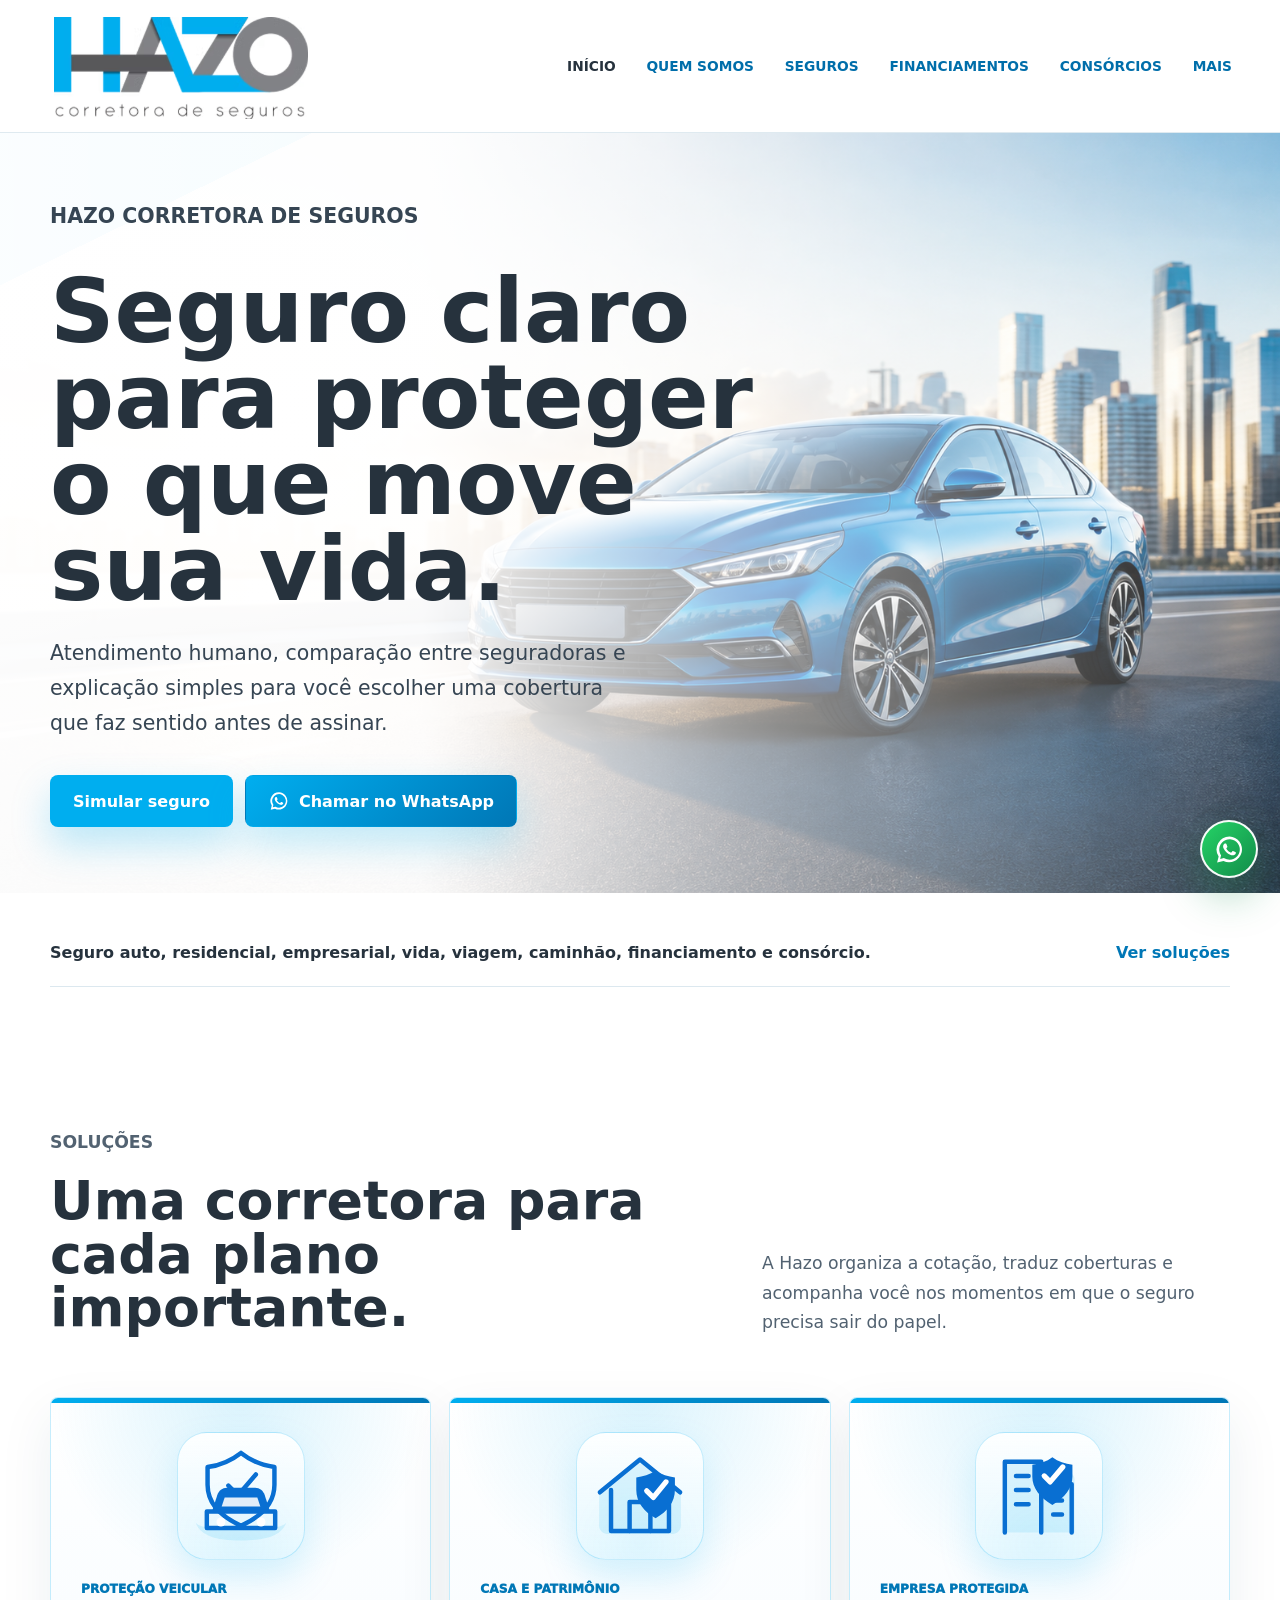
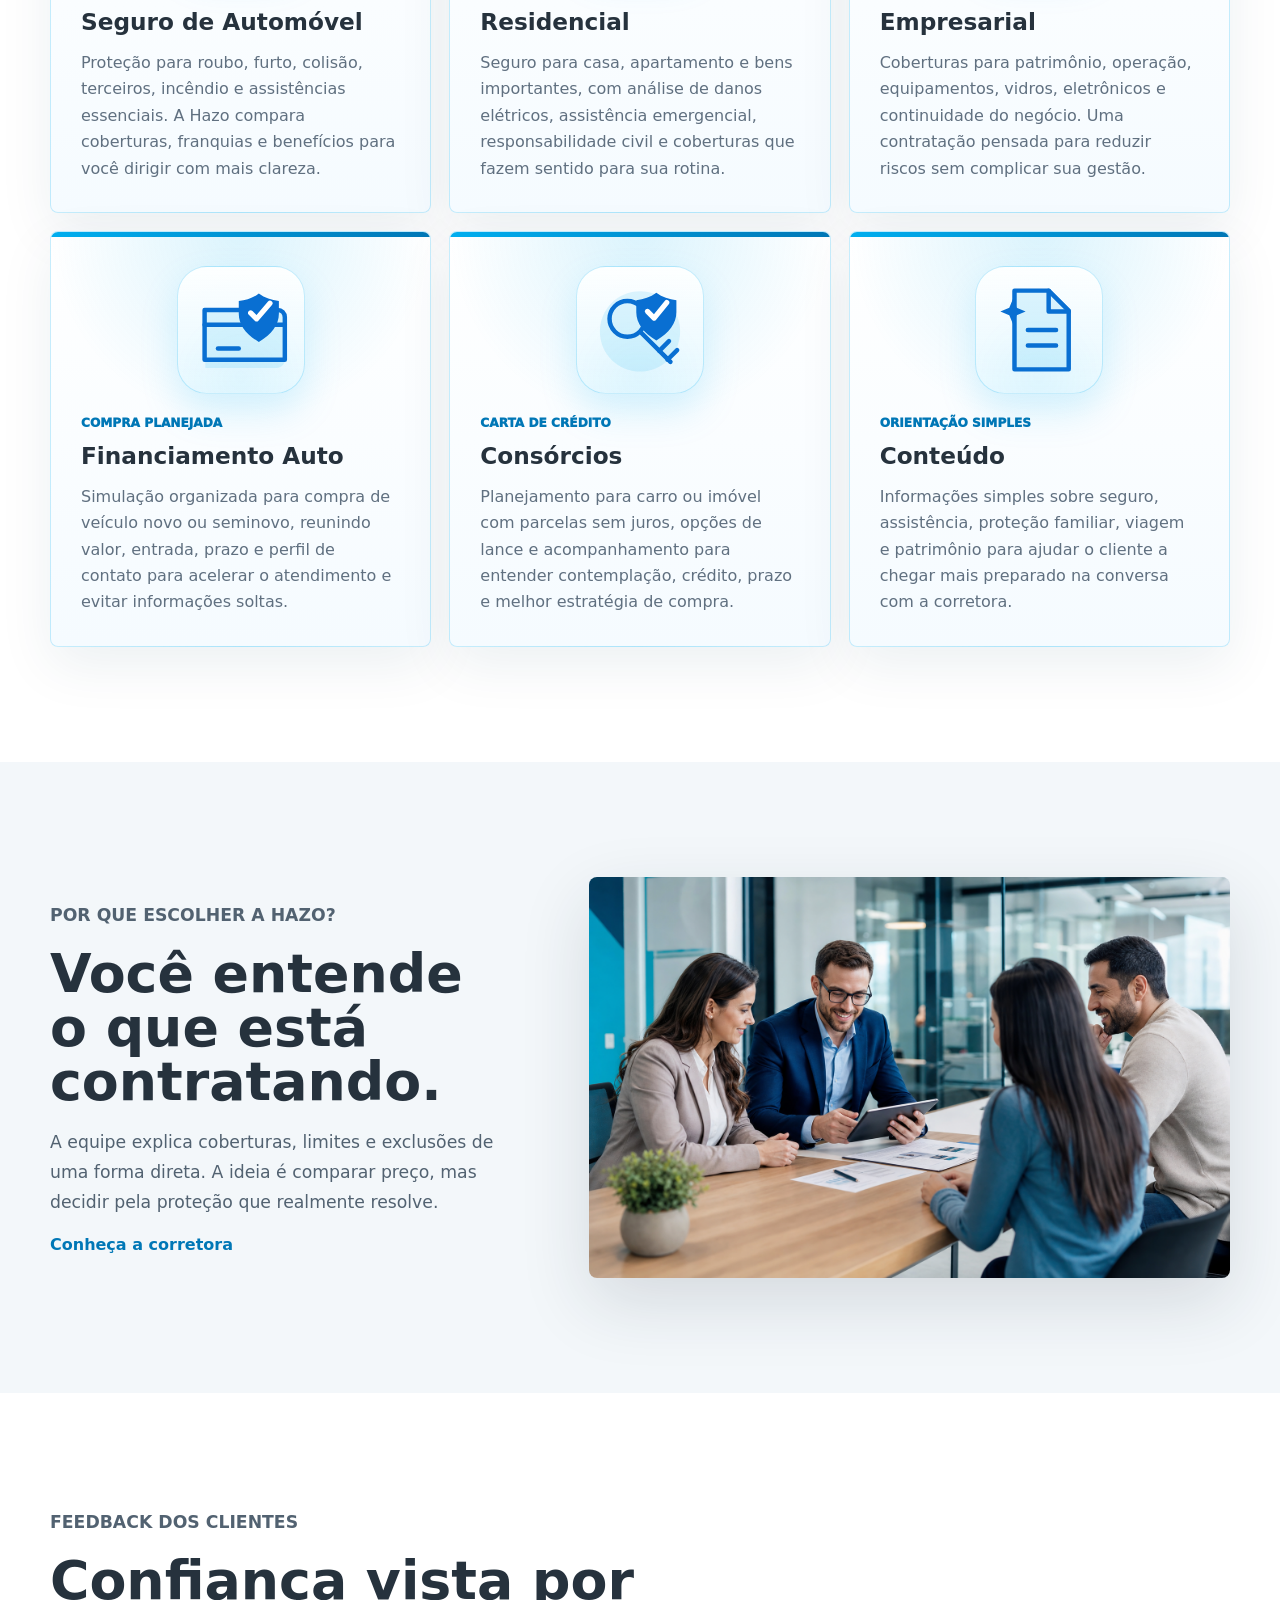
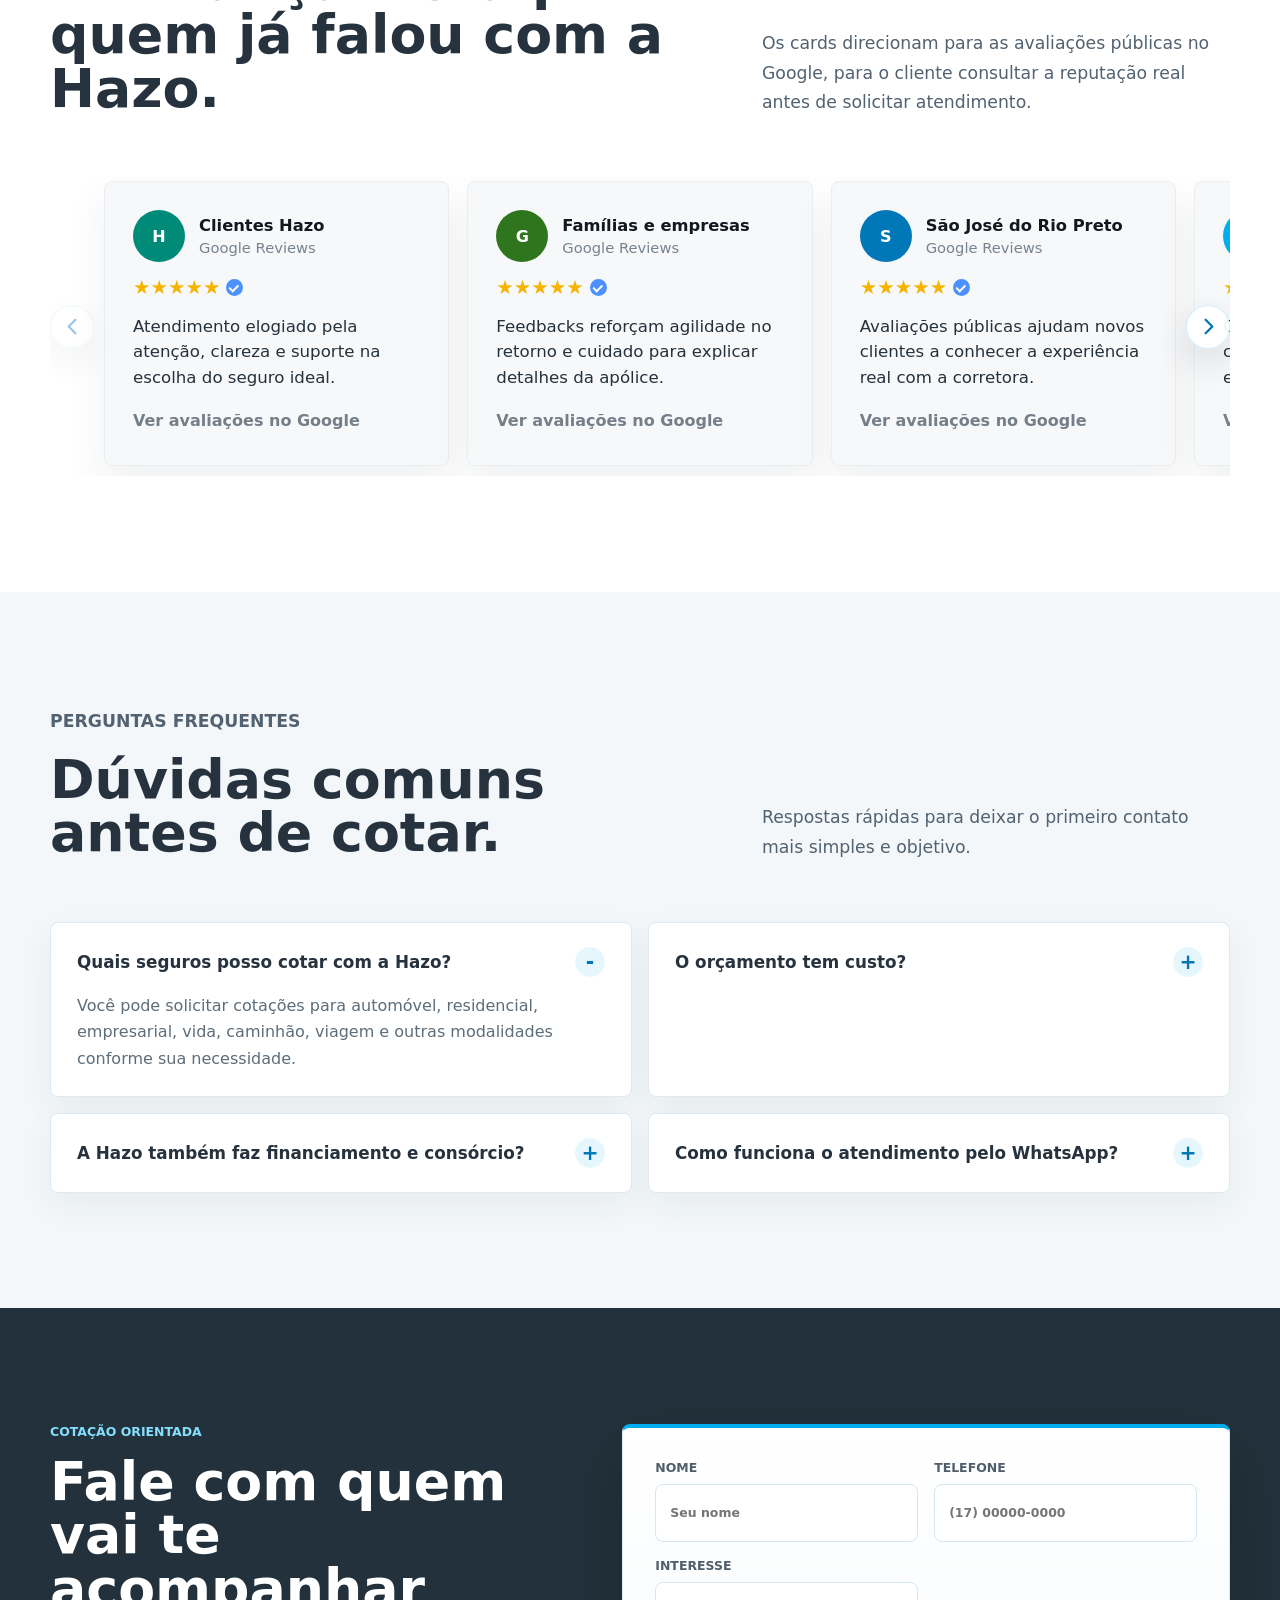
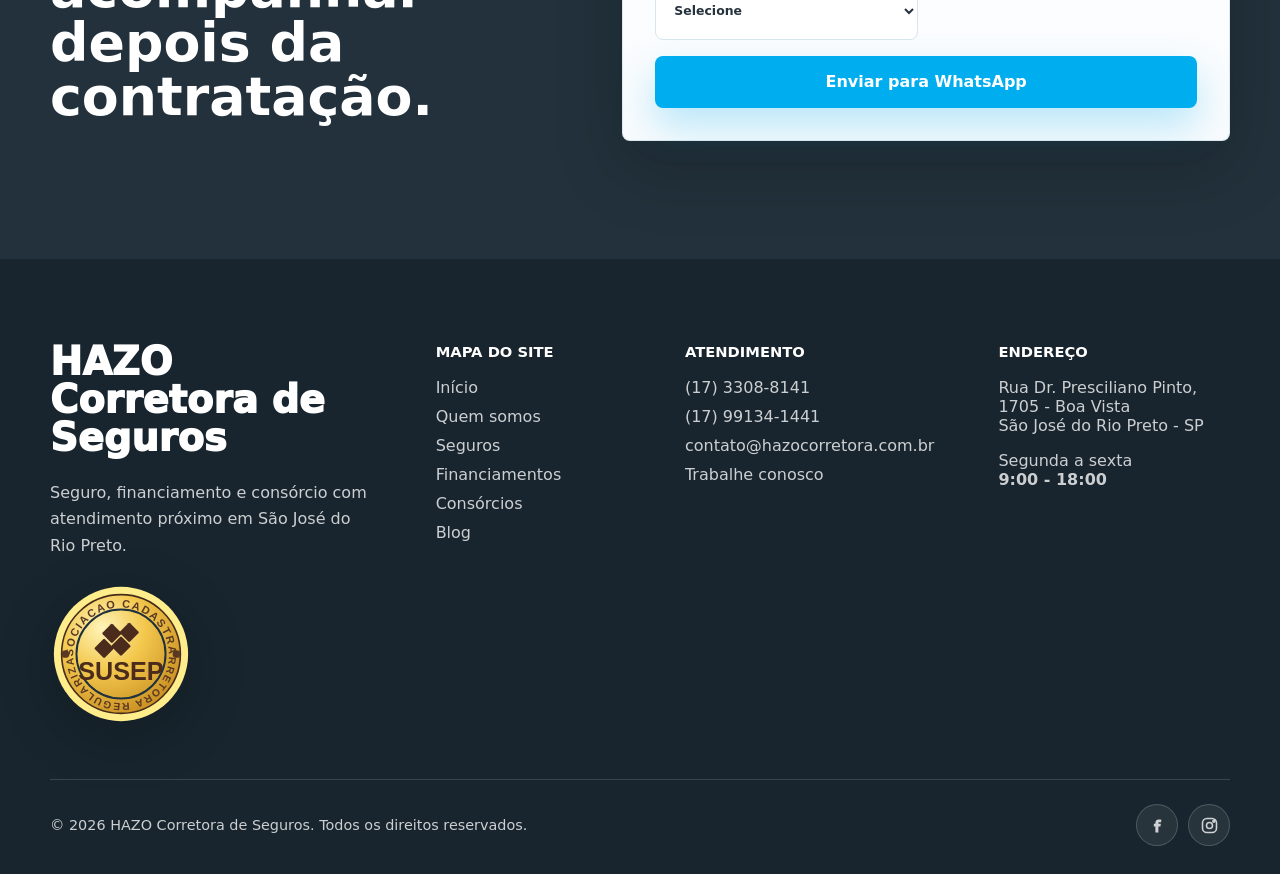
==== index.html @ d08430d0 "Enhance home carousel and about page" ====
<!doctype html>
<html lang="pt-BR">
  <head>
    <meta charset="utf-8">
    <meta name="viewport" content="width=device-width, initial-scale=1">
    <title>Hazo Corretora de Seguros | Proteção sob medida</title>
    <meta name="description" content="Hazo Corretora de Seguros em São José do Rio Preto. Seguro auto, residencial, empresarial, vida, viagem, caminhão, financiamentos e consórcios.">
    <link rel="stylesheet" href="styles.css">
  </head>
  <body data-page="home">
    <header class="site-header" data-header>
      <a class="brand" href="index.html" aria-label="Hazo Corretora de Seguros">
        <img src="assets/hazo-logo.png" alt="Hazo Corretora de Seguros">
      </a>
      <button class="nav-toggle" type="button" aria-label="Abrir menu" aria-expanded="false" data-nav-toggle><span></span><span></span><span></span></button>
      <nav class="site-nav" data-nav>
        <a href="index.html" data-nav-link="home">Início</a>
        <a href="quem-somos.html" data-nav-link="quem-somos">Quem somos</a>
        <a href="seguros.html" data-nav-link="seguros">Seguros</a>
        <a href="financiamentos.html" data-nav-link="financiamentos">Financiamentos</a>
        <a href="consorcios.html" data-nav-link="consorcios">Consórcios</a>
        <div class="nav-more">
          <button type="button" data-more-toggle>Mais</button>
          <div class="more-menu">
            <a href="blog.html" data-nav-link="blog">Blog</a>
            <a href="#contato">Contato</a>
            <a href="mailto:contato@hazocorretora.com.br?subject=Trabalhe%20conosco%20-%20Hazo">Trabalhe conosco</a>
          </div>
        </div>
      </nav>
    </header>

    <main>
      <section class="hero hero-home">
        <img class="hero-bg" src="assets/hero-auto-v2.png" alt="Carro azul moderno em uma composição de seguro automotivo">
        <div class="hero-shade"></div>
        <div class="container hero-grid">
          <div class="hero-copy">
            <p class="eyebrow">Hazo Corretora de Seguros</p>
            <h1>Seguro claro para proteger o que move sua vida.</h1>
            <p>
              Atendimento humano, comparação entre seguradoras e explicação simples para
              você escolher uma cobertura que faz sentido antes de assinar.
            </p>
            <div class="hero-actions">
              <a class="button button-primary" href="seguros.html#simule">Simular seguro</a>
              <a class="button button-whatsapp" href="https://wa.me/5517991341441" target="_blank" rel="noreferrer"><svg class="icon-whatsapp" viewBox="0 0 24 24" aria-hidden="true"><path d="M12.04 2.5A9.43 9.43 0 0 0 4.1 17.02L3 21.5l4.6-1.06a9.43 9.43 0 1 0 4.44-17.94Zm0 16.93a7.48 7.48 0 0 1-3.82-1.05l-.27-.16-2.73.63.65-2.65-.18-.28a7.47 7.47 0 1 1 6.35 3.51Zm4.13-5.6c-.23-.12-1.35-.67-1.56-.74-.2-.08-.36-.12-.51.12-.15.23-.59.74-.72.89-.13.15-.27.17-.5.06-.23-.12-.97-.36-1.84-1.14-.68-.61-1.14-1.36-1.28-1.59-.13-.23-.01-.35.1-.47.11-.1.23-.27.35-.4.11-.14.15-.24.23-.39.08-.15.04-.29-.02-.4-.06-.12-.51-1.24-.7-1.7-.19-.45-.38-.39-.52-.4h-.44c-.15 0-.4.06-.61.29-.21.23-.8.78-.8 1.9s.82 2.2.93 2.35c.11.15 1.61 2.45 3.9 3.43.55.24.97.38 1.3.48.55.18 1.05.15 1.44.09.44-.07 1.35-.55 1.54-1.08.19-.53.19-.99.13-1.08-.06-.1-.21-.16-.44-.28Z"/></svg><span>Chamar no WhatsApp</span></a>
            </div>
          </div>
        </div>
      </section>

      <section class="section section-tight">
        <div class="container intro-strip">
          <p>Seguro auto, residencial, empresarial, vida, viagem, caminhão, financiamento e consórcio.</p>
          <a href="seguros.html">Ver soluções</a>
        </div>
      </section>

      <section class="section" aria-labelledby="home-solutions">
        <div class="container">
          <div class="section-heading split-heading">
            <div>
              <p class="eyebrow">Soluções</p>
              <h2 id="home-solutions">Uma corretora para cada plano importante.</h2>
            </div>
            <p>
              A Hazo organiza a cotação, traduz coberturas e acompanha você nos momentos
              em que o seguro precisa sair do papel.
            </p>
          </div>
          <div class="solution-grid">
            <a class="solution-card" href="seguros.html#auto">
              <span class="solution-badge" aria-hidden="true">
                <svg viewBox="0 0 140 140">
                  <path class="icon-soft" d="M28 112h84c8 0 15-2 19-6-6 16-24 24-61 24s-55-8-61-24c4 4 11 6 19 6Z"/>
                  <path class="icon-line" d="M70 12c14 11 29 17 45 19v24c0 23-16 42-45 55-29-13-45-32-45-55V31c16-2 31-8 45-19Z"/>
                  <path class="icon-line" d="m53 56 13 13 24-28"/>
                  <path class="icon-fill" d="M31 91h78l-7-22c-2-6-7-10-13-10H51c-6 0-11 4-13 10l-7 22Z"/>
                  <path class="icon-cut" d="M48 72h44l4 12H44l4-12Z"/>
                  <path class="icon-line" d="M24 91h92v22H24z"/>
                  <circle class="icon-dot" cx="43" cy="105" r="6"/>
                  <circle class="icon-dot" cx="97" cy="105" r="6"/>
                </svg>
              </span>
              <span class="solution-kicker">Proteção veicular</span>
              <h3>Seguro de Automóvel</h3>
              <p>Proteção para roubo, furto, colisão, terceiros, incêndio e assistências essenciais. A Hazo compara coberturas, franquias e benefícios para você dirigir com mais clareza.</p>
            </a>
            <a class="solution-card" href="seguros.html#residencial">
              <span class="solution-badge" aria-hidden="true">
                <svg viewBox="0 0 140 140">
                  <path class="icon-soft" d="M26 121h88c6 0 11-5 11-11V65L70 20 15 65v45c0 6 5 11 11 11Z"/>
                  <path class="icon-line" d="M16 65 70 21l54 44"/>
                  <path class="icon-line" d="M31 62v55h78V62"/>
                  <path class="icon-line" d="M56 117V78h28v39"/>
                  <path class="icon-fill" d="M91 36c8 5 17 8 26 9v17c0 16-10 29-26 38-16-9-26-22-26-38V45c9-1 18-4 26-9Z"/>
                  <path class="icon-check" d="m79 63 9 9 17-21"/>
                </svg>
              </span>
              <span class="solution-kicker">Casa e patrimônio</span>
              <h3>Residencial</h3>
              <p>Seguro para casa, apartamento e bens importantes, com análise de danos elétricos, assistência emergencial, responsabilidade civil e coberturas que fazem sentido para sua rotina.</p>
            </a>
            <a class="solution-card" href="seguros.html#empresarial">
              <span class="solution-badge" aria-hidden="true">
                <svg viewBox="0 0 140 140">
                  <path class="icon-soft" d="M22 119h96V48c0-6-5-11-11-11H76V21H33c-6 0-11 5-11 11v87Z"/>
                  <path class="icon-line" d="M24 119V24h49v95"/>
                  <path class="icon-line" d="M73 54h41v65"/>
                  <path class="icon-line" d="M39 43h17m-17 19h17m-17 19h17m33-5h12m-12 19h12"/>
                  <path class="icon-fill" d="M88 18c8 6 17 9 27 10v16c0 15-10 28-27 38-17-10-27-23-27-38V28c10-1 19-4 27-10Z"/>
                  <path class="icon-check" d="m77 43 8 8 17-20"/>
                </svg>
              </span>
              <span class="solution-kicker">Empresa protegida</span>
              <h3>Empresarial</h3>
              <p>Coberturas para patrimônio, operação, equipamentos, vidros, eletrônicos e continuidade do negócio. Uma contratação pensada para reduzir riscos sem complicar sua gestão.</p>
            </a>
            <a class="solution-card" href="financiamentos.html">
              <span class="solution-badge" aria-hidden="true">
                <svg viewBox="0 0 140 140">
                  <path class="icon-soft" d="M22 42h96c6 0 11 5 11 11v57c0 6-5 11-11 11H22V42Z"/>
                  <path class="icon-line" d="M21 43h98c6 0 10 4 10 10v57H21z"/>
                  <path class="icon-line" d="M21 63h108"/>
                  <path class="icon-line" d="M39 95h28"/>
                  <path class="icon-fill" d="M94 21c8 6 17 9 27 10v17c0 15-10 28-27 38-17-10-27-23-27-38V31c10-1 19-4 27-10Z"/>
                  <path class="icon-check" d="m83 47 8 8 18-21"/>
                </svg>
              </span>
              <span class="solution-kicker">Compra planejada</span>
              <h3>Financiamento Auto</h3>
              <p>Simulação organizada para compra de veículo novo ou seminovo, reunindo valor, entrada, prazo e perfil de contato para acelerar o atendimento e evitar informações soltas.</p>
            </a>
            <a class="solution-card" href="consorcios.html">
              <span class="solution-badge" aria-hidden="true">
                <svg viewBox="0 0 140 140">
                  <path class="icon-soft" d="M70 126c30 0 54-24 54-54S100 18 70 18 16 42 16 72s24 54 54 54Z"/>
                  <circle class="icon-line" cx="53" cy="55" r="24"/>
                  <path class="icon-line" d="m72 74 39 39"/>
                  <path class="icon-line" d="m96 98 13-13m-2 25 13-13"/>
                  <path class="icon-fill" d="M92 20c8 6 17 9 27 10v16c0 15-10 28-27 38-17-10-27-23-27-38V30c10-1 19-4 27-10Z"/>
                  <path class="icon-check" d="m80 45 9 9 17-21"/>
                </svg>
              </span>
              <span class="solution-kicker">Carta de crédito</span>
              <h3>Consórcios</h3>
              <p>Planejamento para carro ou imóvel com parcelas sem juros, opções de lance e acompanhamento para entender contemplação, crédito, prazo e melhor estratégia de compra.</p>
            </a>
            <a class="solution-card" href="blog.html">
              <span class="solution-badge" aria-hidden="true">
                <svg viewBox="0 0 140 140">
                  <path class="icon-soft" d="M37 17h46l27 27v79H37z"/>
                  <path class="icon-line" d="M37 17h46l27 27v79H37z"/>
                  <path class="icon-line" d="M83 17v28h27"/>
                  <path class="icon-line" d="M55 70h38M55 91h38"/>
                  <path class="icon-fill" d="M35 28 40 40l12 5-12 5-5 12-5-12-12-5 12-5 5-12Z"/>
                </svg>
              </span>
              <span class="solution-kicker">Orientação simples</span>
              <h3>Conteúdo</h3>
              <p>Informações simples sobre seguro, assistência, proteção familiar, viagem e patrimônio para ajudar o cliente a chegar mais preparado na conversa com a corretora.</p>
            </a>
          </div>
        </div>
      </section>

      <section class="image-feature">
        <div class="container feature-grid">
          <div class="feature-copy">
            <p class="eyebrow">Por que escolher a Hazo?</p>
            <h2>Você entende o que está contratando.</h2>
            <p>
              A equipe explica coberturas, limites e exclusões de uma forma direta. A ideia
              é comparar preço, mas decidir pela proteção que realmente resolve.
            </p>
            <a class="text-link" href="quem-somos.html">Conheça a corretora</a>
          </div>
          <img src="assets/about-team-v2.png" alt="Equipe de consultores analisando uma proposta de seguros">
        </div>
      </section>

      <section class="section feedback-section" aria-labelledby="client-feedback">
        <div class="container">
          <div class="section-heading split-heading">
            <div>
              <p class="eyebrow">Feedback dos clientes</p>
              <h2 id="client-feedback">Confiança vista por quem já falou com a Hazo.</h2>
            </div>
            <p>
              Os cards direcionam para as avaliações públicas no Google, para o cliente
              consultar a reputação real antes de solicitar atendimento.
            </p>
          </div>
          <div class="feedback-carousel" data-feedback-carousel>
            <button class="carousel-control carousel-prev" type="button" aria-label="Avaliação anterior" data-carousel-prev>
              <svg viewBox="0 0 24 24" aria-hidden="true"><path d="m15 5-7 7 7 7"/></svg>
            </button>
            <div class="feedback-track" data-carousel-track>
              <a class="review-card" href="https://www.google.com/maps/search/?api=1&query=Hazo%20Corretora%20de%20Seguros%20Sao%20Jose%20do%20Rio%20Preto" target="_blank" rel="noreferrer">
                <div class="review-head">
                  <span class="review-avatar">H</span>
                  <div><strong>Clientes Hazo</strong><span>Google Reviews</span></div>
                </div>
                <div class="review-stars" aria-label="Avaliação cinco estrelas">&#9733;&#9733;&#9733;&#9733;&#9733;<span class="verified-dot"></span></div>
                <p>Atendimento elogiado pela atenção, clareza e suporte na escolha do seguro ideal.</p>
                <span class="read-review">Ver avaliações no Google</span>
              </a>
              <a class="review-card" href="https://www.google.com/maps/search/?api=1&query=Hazo%20Corretora%20de%20Seguros%20Sao%20Jose%20do%20Rio%20Preto" target="_blank" rel="noreferrer">
                <div class="review-head">
                  <span class="review-avatar review-avatar-alt">G</span>
                  <div><strong>Famílias e empresas</strong><span>Google Reviews</span></div>
                </div>
                <div class="review-stars" aria-label="Avaliação cinco estrelas">&#9733;&#9733;&#9733;&#9733;&#9733;<span class="verified-dot"></span></div>
                <p>Feedbacks reforçam agilidade no retorno e cuidado para explicar detalhes da apólice.</p>
                <span class="read-review">Ver avaliações no Google</span>
              </a>
              <a class="review-card" href="https://www.google.com/maps/search/?api=1&query=Hazo%20Corretora%20de%20Seguros%20Sao%20Jose%20do%20Rio%20Preto" target="_blank" rel="noreferrer">
                <div class="review-head">
                  <span class="review-avatar review-avatar-mark">S</span>
                  <div><strong>São José do Rio Preto</strong><span>Google Reviews</span></div>
                </div>
                <div class="review-stars" aria-label="Avaliação cinco estrelas">&#9733;&#9733;&#9733;&#9733;&#9733;<span class="verified-dot"></span></div>
                <p>Avaliações públicas ajudam novos clientes a conhecer a experiência real com a corretora.</p>
                <span class="read-review">Ver avaliações no Google</span>
              </a>
              <a class="review-card" href="https://www.google.com/maps/search/?api=1&query=Hazo%20Corretora%20de%20Seguros%20Sao%20Jose%20do%20Rio%20Preto" target="_blank" rel="noreferrer">
                <div class="review-head">
                  <span class="review-avatar review-avatar-blue">A</span>
                  <div><strong>Atendimento consultivo</strong><span>Google Reviews</span></div>
                </div>
                <div class="review-stars" aria-label="Avaliação cinco estrelas">&#9733;&#9733;&#9733;&#9733;&#9733;<span class="verified-dot"></span></div>
                <p>Clientes valorizam a explicação clara sobre coberturas, franquias e próximos passos.</p>
                <span class="read-review">Ver avaliações no Google</span>
              </a>
              <a class="review-card" href="https://www.google.com/maps/search/?api=1&query=Hazo%20Corretora%20de%20Seguros%20Sao%20Jose%20do%20Rio%20Preto" target="_blank" rel="noreferrer">
                <div class="review-head">
                  <span class="review-avatar review-avatar-dark">5</span>
                  <div><strong>Experiência cinco estrelas</strong><span>Google Reviews</span></div>
                </div>
                <div class="review-stars" aria-label="Avaliação cinco estrelas">&#9733;&#9733;&#9733;&#9733;&#9733;<span class="verified-dot"></span></div>
                <p>Uma experiência pensada para quem quer comparar opções sem perder o lado humano.</p>
                <span class="read-review">Ver avaliações no Google</span>
              </a>
            </div>
            <button class="carousel-control carousel-next" type="button" aria-label="Próxima avaliação" data-carousel-next>
              <svg viewBox="0 0 24 24" aria-hidden="true"><path d="m9 5 7 7-7 7"/></svg>
            </button>
          </div>
        </div>
      </section>

      <section class="section faq-section" aria-labelledby="home-faq">
        <div class="container">
          <div class="section-heading split-heading">
            <div>
              <p class="eyebrow">Perguntas frequentes</p>
              <h2 id="home-faq">Dúvidas comuns antes de cotar.</h2>
            </div>
            <p>Respostas rápidas para deixar o primeiro contato mais simples e objetivo.</p>
          </div>
          <div class="faq-grid">
            <details class="faq-item" open>
              <summary>Quais seguros posso cotar com a Hazo?</summary>
              <p>Você pode solicitar cotações para automóvel, residencial, empresarial, vida, caminhão, viagem e outras modalidades conforme sua necessidade.</p>
            </details>
            <details class="faq-item">
              <summary>O orçamento tem custo?</summary>
              <p>Não. A equipe recebe seus dados iniciais, entende o perfil de risco e orienta as opções disponíveis antes da contratação.</p>
            </details>
            <details class="faq-item">
              <summary>A Hazo também faz financiamento e consórcio?</summary>
              <p>Sim. Além de seguros, a corretora organiza simulações para financiamento auto e consórcios de automóvel ou imóvel.</p>
            </details>
            <details class="faq-item">
              <summary>Como funciona o atendimento pelo WhatsApp?</summary>
              <p>Os formulários do site já montam uma mensagem com os principais dados. Assim a conversa começa mais completa e a equipe consegue orientar com mais agilidade.</p>
            </details>
          </div>
        </div>
      </section>

      <section class="section dark-band">
        <div class="container band-grid">
          <div>
            <p class="eyebrow">Cotação orientada</p>
            <h2>Fale com quem vai te acompanhar depois da contratação.</h2>
          </div>
          <form class="compact-form" data-lead-form data-topic="Cotação geral">
            <label>
              Nome
              <input name="name" type="text" autocomplete="name" placeholder="Seu nome" required>
            </label>
            <label>
              Telefone
              <input name="phone" type="tel" autocomplete="tel" placeholder="(17) 00000-0000" required>
            </label>
            <label>
              Interesse
              <select name="interest" required>
                <option value="">Selecione</option>
                <option>Seguro automóvel</option>
                <option>Seguro residencial</option>
                <option>Seguro empresarial</option>
                <option>Financiamento</option>
                <option>Consórcio</option>
              </select>
            </label>
            <button class="button button-primary" type="submit">Enviar para WhatsApp</button>
          </form>
        </div>
      </section>
    </main>

    <footer class="site-footer" id="contato">
      <div class="container footer-grid">
        <div class="footer-brand">
          <strong class="footer-title">HAZO Corretora de Seguros</strong>
          <p>Seguro, financiamento e consórcio com atendimento próximo em São José do Rio Preto.</p>
          <img class="susep-seal" src="assets/susep-seal.svg" alt="Selo SUSEP - Associação cadastrada">
        </div>
        <div>
          <h3>Mapa do site</h3>
          <a href="index.html">Início</a>
          <a href="quem-somos.html">Quem somos</a>
          <a href="seguros.html">Seguros</a>
          <a href="financiamentos.html">Financiamentos</a>
          <a href="consorcios.html">Consórcios</a>
          <a href="blog.html">Blog</a>
        </div>
        <div>
          <h3>Atendimento</h3>
          <a href="tel:+551733088141">(17) 3308-8141</a>
          <a href="https://wa.me/5517991341441" target="_blank" rel="noreferrer">(17) 99134-1441</a>
          <a href="mailto:contato@hazocorretora.com.br">contato@hazocorretora.com.br</a>
          <a href="mailto:contato@hazocorretora.com.br?subject=Trabalhe%20conosco%20-%20Hazo">Trabalhe conosco</a>
        </div>
        <div>
          <h3>Endereço</h3>
          <p>Rua Dr. Presciliano Pinto, 1705 - Boa Vista<br>São José do Rio Preto - SP</p>
          <p>Segunda a sexta<br><strong>9:00 - 18:00</strong></p>
        </div>
      </div>
      <div class="container footer-bottom"><span>© 2026 HAZO Corretora de Seguros. Todos os direitos reservados.</span><div class="footer-social" aria-label="Redes sociais"><a class="social-icon" href="https://www.facebook.com/hazocorretora" target="_blank" rel="noreferrer" aria-label="Facebook"><svg viewBox="0 0 24 24" aria-hidden="true"><path d="M14.1 8.2h2.1V5h-2.8C10.7 5 9.6 6.7 9.6 8.9V10H7.8v3.2h1.8V20H13v-6.8h2.4l.4-3.2H13V9c0-.55.25-.8 1.1-.8Z"/></svg></a><a class="social-icon" href="https://www.instagram.com/hazocorretora/" target="_blank" rel="noreferrer" aria-label="Instagram"><svg viewBox="0 0 24 24" aria-hidden="true"><rect x="4" y="4" width="16" height="16" rx="5" ry="5"></rect><circle cx="12" cy="12" r="3.45"></circle><circle cx="16.9" cy="7.1" r="1.05"></circle></svg></a></div></div>
    </footer>

    <a class="floating-whatsapp" href="https://wa.me/5517991341441" target="_blank" rel="noreferrer" aria-label="Chamar no WhatsApp"><svg class="icon-whatsapp" viewBox="0 0 24 24" aria-hidden="true"><path d="M12.04 2.5A9.43 9.43 0 0 0 4.1 17.02L3 21.5l4.6-1.06a9.43 9.43 0 1 0 4.44-17.94Zm0 16.93a7.48 7.48 0 0 1-3.82-1.05l-.27-.16-2.73.63.65-2.65-.18-.28a7.47 7.47 0 1 1 6.35 3.51Zm4.13-5.6c-.23-.12-1.35-.67-1.56-.74-.2-.08-.36-.12-.51.12-.15.23-.59.74-.72.89-.13.15-.27.17-.5.06-.23-.12-.97-.36-1.84-1.14-.68-.61-1.14-1.36-1.28-1.59-.13-.23-.01-.35.1-.47.11-.1.23-.27.35-.4.11-.14.15-.24.23-.39.08-.15.04-.29-.02-.4-.06-.12-.51-1.24-.7-1.7-.19-.45-.38-.39-.52-.4h-.44c-.15 0-.4.06-.61.29-.21.23-.8.78-.8 1.9s.82 2.2.93 2.35c.11.15 1.61 2.45 3.9 3.43.55.24.97.38 1.3.48.55.18 1.05.15 1.44.09.44-.07 1.35-.55 1.54-1.08.19-.53.19-.99.13-1.08-.06-.1-.21-.16-.44-.28Z"/></svg><span>WhatsApp</span></a>
    <script src="script.js"></script>
  </body>
</html>
---- styles.css ----
:root {
  --blue: #00aeef;
  --blue-strong: #0077b6;
  --ink: #26323d;
  --graphite: #6f757b;
  --soft: #f3f7fa;
  --paper: #ffffff;
  --line: #dce8ef;
  --dark: #22313b;
  --green: #35b884;
  --whatsapp: #25d366;
  --whatsapp-dark: #128c4a;
  --shadow: 0 24px 70px rgba(27, 45, 58, 0.14);
  font-family: Inter, ui-sans-serif, system-ui, -apple-system, BlinkMacSystemFont, "Segoe UI", sans-serif;
}

* {
  box-sizing: border-box;
}

html {
  scroll-behavior: smooth;
}

body {
  margin: 0;
  color: var(--ink);
  background: var(--paper);
  letter-spacing: 0;
  overflow-x: hidden;
}

body.nav-open {
  overflow: hidden;
}

a {
  color: inherit;
  text-decoration: none;
}

img {
  display: block;
  max-width: 100%;
}

button,
input,
select {
  font: inherit;
}

.container {
  width: min(1180px, calc(100% - 40px));
  margin: 0 auto;
}

.site-header {
  position: sticky;
  top: 0;
  z-index: 80;
  display: flex;
  align-items: center;
  justify-content: space-between;
  min-height: 92px;
  padding: 12px clamp(18px, 4vw, 48px);
  background: rgba(255, 255, 255, 0.94);
  border-bottom: 1px solid rgba(220, 232, 239, 0.9);
  backdrop-filter: blur(18px);
}

.brand {
  display: inline-flex;
  align-items: center;
}

.brand img {
  width: clamp(172px, 23vw, 268px);
  height: auto;
}

.site-nav {
  display: flex;
  align-items: center;
  gap: clamp(16px, 2.4vw, 34px);
  color: #006eaa;
  font-size: 0.86rem;
  font-weight: 850;
  text-transform: uppercase;
}

.site-nav a,
.nav-more > button {
  position: relative;
  border: 0;
  background: transparent;
  color: inherit;
  cursor: pointer;
  font-weight: 850;
  padding: 10px 0;
  text-transform: uppercase;
  letter-spacing: 0;
}

.site-nav a:hover,
.site-nav a:focus-visible,
.nav-more > button:hover,
.nav-more > button:focus-visible,
body[data-page="home"] [data-nav-link="home"],
body[data-page="quem-somos"] [data-nav-link="quem-somos"],
body[data-page="seguros"] [data-nav-link="seguros"],
body[data-page="financiamentos"] [data-nav-link="financiamentos"],
body[data-page="consorcios"] [data-nav-link="consorcios"],
body[data-page="blog"] [data-nav-link="blog"] {
  color: var(--ink);
}

.nav-more {
  position: relative;
}

.more-menu {
  position: absolute;
  top: calc(100% + 16px);
  right: 0;
  display: grid;
  min-width: 230px;
  padding: 12px;
  border: 1px solid var(--line);
  border-radius: 8px;
  background: #ffffff;
  box-shadow: var(--shadow);
  opacity: 0;
  transform: translateY(-8px);
  pointer-events: none;
  transition: opacity 160ms ease, transform 160ms ease;
}

.nav-more:hover .more-menu,
.nav-more.is-open .more-menu,
.nav-more:focus-within .more-menu {
  opacity: 1;
  transform: translateY(0);
  pointer-events: auto;
}

.more-menu a {
  color: var(--ink);
  padding: 12px;
}

.more-menu a:hover {
  color: var(--blue-strong);
}

.nav-toggle {
  display: none;
  position: relative;
  width: 46px;
  height: 46px;
  border: 1px solid rgba(0, 174, 239, 0.24);
  border-radius: 12px;
  background: linear-gradient(180deg, #ffffff, #f3f9fc);
  box-shadow: 0 12px 26px rgba(27, 45, 58, 0.1);
  place-items: center;
  padding: 0;
  cursor: pointer;
}

.nav-toggle span {
  position: absolute;
  width: 18px;
  height: 2px;
  background: var(--ink);
  border-radius: 999px;
  transition: transform 180ms ease, opacity 180ms ease, width 180ms ease;
}

.nav-toggle span:nth-child(1) {
  transform: translateY(-7px);
}

.nav-toggle span:nth-child(3) {
  transform: translateY(7px);
}

body.nav-open .nav-toggle span:nth-child(1) {
  transform: rotate(45deg);
  width: 22px;
}

body.nav-open .nav-toggle span:nth-child(2) {
  opacity: 0;
}

body.nav-open .nav-toggle span:nth-child(3) {
  transform: rotate(-45deg);
  width: 22px;
}

.hero {
  position: relative;
  min-height: 760px;
  overflow: hidden;
  display: grid;
  align-items: center;
  background: var(--soft);
}

.hero-bg {
  position: absolute;
  inset: 0;
  width: 100%;
  height: 100%;
  object-fit: cover;
}

.hero-shade {
  position: absolute;
  inset: 0;
  background:
    linear-gradient(90deg, rgba(255, 255, 255, 0.98) 0%, rgba(255, 255, 255, 0.96) 33%, rgba(255, 255, 255, 0.58) 58%, rgba(255, 255, 255, 0.1) 100%),
    linear-gradient(154deg, rgba(0, 174, 239, 0.9) 0 11%, transparent 11% 100%);
}

.hero-grid,
.page-hero-grid {
  position: relative;
  z-index: 1;
  display: grid;
  grid-template-columns: minmax(0, 0.96fr) minmax(320px, 0.74fr);
  align-items: center;
  gap: clamp(30px, 6vw, 90px);
}

.hero-home .hero-grid {
  grid-template-columns: minmax(0, 760px);
  justify-content: start;
}

.hero-copy {
  max-width: 720px;
}

.hero-copy,
.page-hero,
.section-heading,
.feature-copy,
.solution-card,
.review-card,
.faq-item {
  text-align: left;
}

.eyebrow {
  margin: 0 0 16px;
  color: var(--blue-strong);
  font-size: 0.78rem;
  font-weight: 900;
  letter-spacing: 0;
  text-transform: uppercase;
}

h1,
h2,
h3,
p {
  margin-top: 0;
}

h1 {
  margin-bottom: 24px;
  font-size: clamp(3.1rem, 7vw, 6.8rem);
  line-height: 0.96;
  letter-spacing: 0;
}

h2 {
  margin-bottom: 20px;
  font-size: clamp(2.1rem, 4.2vw, 4.35rem);
  line-height: 1;
  letter-spacing: 0;
}

h3 {
  font-size: 1.24rem;
  line-height: 1.2;
}

.hero-copy p,
.page-hero p,
.section-heading p,
.story-main p,
.feature-copy p,
.finance-grid p,
.two-column-cta p {
  color: #526271;
  font-size: 1.08rem;
  line-height: 1.72;
}

.hero-copy p {
  max-width: 580px;
  margin-bottom: 34px;
  color: #364553;
  font-size: clamp(1.05rem, 2vw, 1.28rem);
}

.button {
  display: inline-flex;
  align-items: center;
  justify-content: center;
  min-height: 52px;
  padding: 0 22px;
  border: 1px solid transparent;
  border-radius: 8px;
  font-weight: 850;
  cursor: pointer;
  transition: transform 160ms ease, background 160ms ease, border-color 160ms ease;
}

.button:hover,
.button:focus-visible {
  transform: translateY(-2px);
}

.button-primary {
  background: var(--blue);
  color: #ffffff;
  box-shadow: 0 18px 38px rgba(0, 174, 239, 0.26);
}

.button-primary:hover,
.button-primary:focus-visible {
  background: var(--blue-strong);
}

.button-whatsapp {
  gap: 9px;
  background: linear-gradient(135deg, var(--whatsapp), var(--whatsapp-dark));
  color: #ffffff;
  box-shadow: 0 18px 38px rgba(37, 211, 102, 0.25);
}

.button-whatsapp:hover,
.button-whatsapp:focus-visible {
  background: linear-gradient(135deg, #2ee875, #0f7e43);
}

.hero-actions .button-whatsapp {
  background: linear-gradient(135deg, var(--blue), var(--blue-strong));
  box-shadow: 0 18px 38px rgba(0, 174, 239, 0.24);
}

.hero-actions .button-whatsapp:hover,
.hero-actions .button-whatsapp:focus-visible {
  background: linear-gradient(135deg, #19c4ff, #006fae);
}

.icon-whatsapp {
  width: 22px;
  height: 22px;
  flex: 0 0 auto;
  fill: currentColor;
}

.button-secondary {
  background: rgba(255, 255, 255, 0.78);
  border-color: rgba(38, 50, 61, 0.14);
  color: var(--ink);
}

.hero-actions {
  display: flex;
  flex-wrap: wrap;
  gap: 12px;
}

.section {
  padding: clamp(72px, 9vw, 124px) 0;
}

.section-tight {
  padding: 26px 0;
}

.intro-strip {
  display: flex;
  align-items: center;
  justify-content: space-between;
  gap: 18px;
  padding: 24px 0;
  border-bottom: 1px solid var(--line);
}

.intro-strip p {
  margin: 0;
  color: var(--ink);
  font-weight: 850;
}

.intro-strip a,
.text-link,
.blog-list a {
  color: var(--blue-strong);
  font-weight: 900;
}

.split-heading {
  display: grid;
  grid-template-columns: minmax(0, 0.95fr) minmax(320px, 0.7fr);
  gap: clamp(24px, 6vw, 84px);
  align-items: end;
  margin-bottom: 42px;
}

.solution-grid {
  display: grid;
  grid-template-columns: repeat(3, minmax(0, 1fr));
  gap: 18px;
}

.solution-card,
.cards-4 article,
.values-grid article,
.large-info-card,
.blog-list article,
.blog-sidebar,
.contact-panel,
.metric-stack div {
  border: 1px solid var(--line);
  border-radius: 8px;
  background: var(--paper);
}

.solution-card {
  position: relative;
  min-height: 356px;
  display: flex;
  flex-direction: column;
  overflow: hidden;
  padding: 34px 30px 30px;
  border-color: rgba(0, 174, 239, 0.22);
  background:
    radial-gradient(circle at 50% 0%, rgba(0, 174, 239, 0.14), transparent 42%),
    linear-gradient(180deg, #ffffff 0%, #f5fbff 100%);
  box-shadow: 0 18px 54px rgba(18, 64, 91, 0.08);
  transition: transform 160ms ease, box-shadow 160ms ease, border-color 160ms ease;
}

.solution-card::before {
  content: "";
  position: absolute;
  inset: 0 0 auto;
  height: 5px;
  background: linear-gradient(90deg, var(--blue), var(--blue-strong));
}

.solution-badge {
  display: grid;
  place-items: center;
  align-self: center;
  width: 128px;
  height: 128px;
  margin: 0 auto 22px;
  border: 1px solid rgba(0, 174, 239, 0.22);
  border-radius: 30px;
  background:
    linear-gradient(180deg, rgba(255, 255, 255, 0.92), rgba(225, 247, 255, 0.72)),
    radial-gradient(circle at 50% 85%, rgba(0, 174, 239, 0.18), transparent 54%);
  color: #096fd2;
  box-shadow: 0 18px 38px rgba(0, 174, 239, 0.15);
}

.solution-badge svg {
  width: 104px;
  height: 104px;
  overflow: visible;
}

.icon-line,
.icon-check {
  fill: none;
  stroke: currentColor;
  stroke-width: 6;
  stroke-linecap: round;
  stroke-linejoin: round;
}

.icon-check {
  stroke: #ffffff;
  stroke-width: 7;
}

.icon-fill {
  fill: currentColor;
}

.icon-soft {
  fill: rgba(0, 174, 239, 0.12);
}

.icon-cut {
  fill: #ffffff;
  opacity: 0.88;
}

.icon-dot {
  fill: #ffffff;
}

.solution-kicker {
  display: block;
  margin-bottom: 12px;
  color: var(--blue-strong);
  font-size: 0.76rem;
  font-weight: 950;
  letter-spacing: 0;
  text-transform: uppercase;
}

.solution-card:hover {
  transform: translateY(-4px);
  border-color: rgba(0, 174, 239, 0.4);
  box-shadow: 0 28px 70px rgba(27, 45, 58, 0.14);
}

.insurance-number,
.step-list span,
.blog-list span,
.values-grid span {
  color: var(--blue-strong);
  font-size: 0.86rem;
  font-weight: 950;
}

.solution-card h3 {
  margin: 0 0 14px;
  font-size: 1.45rem;
}

.solution-card p {
  margin: 0;
}

.solution-card p,
.cards-4 p,
.values-grid p,
.large-info-card p,
.blog-list p,
.blog-sidebar a,
.blog-sidebar p,
.metric-stack span,
.insurance-detail p {
  color: #607080;
  line-height: 1.65;
}

.image-feature {
  padding: clamp(72px, 9vw, 120px) 0;
  background: var(--soft);
}

.feature-grid {
  display: grid;
  grid-template-columns: minmax(0, 0.72fr) minmax(360px, 1fr);
  gap: clamp(28px, 6vw, 84px);
  align-items: center;
}

.feature-grid img,
.page-hero-grid img {
  width: 100%;
  aspect-ratio: 16 / 10;
  object-fit: cover;
  border-radius: 8px;
  box-shadow: var(--shadow);
}

.feedback-section {
  background: #ffffff;
}

.feedback-carousel {
  position: relative;
  overflow: hidden;
  padding: 4px 54px 10px;
}

.feedback-track {
  display: flex;
  gap: 18px;
  transition: transform 260ms ease;
  will-change: transform;
}

.review-card {
  flex: 0 0 calc((100% - 36px) / 3);
  min-height: 278px;
  display: grid;
  align-content: start;
  gap: 16px;
  padding: 28px;
  border: 1px solid #e8eef3;
  border-radius: 8px;
  background: #f7f8fa;
  box-shadow: 0 18px 42px rgba(27, 45, 58, 0.07);
  transition: transform 160ms ease, box-shadow 160ms ease, border-color 160ms ease;
}

.carousel-control {
  position: absolute;
  top: 50%;
  z-index: 3;
  display: grid;
  place-items: center;
  width: 44px;
  height: 44px;
  border: 1px solid rgba(0, 174, 239, 0.18);
  border-radius: 50%;
  background: rgba(255, 255, 255, 0.94);
  color: var(--blue-strong);
  box-shadow: 0 14px 34px rgba(27, 45, 58, 0.14);
  cursor: pointer;
  transform: translateY(-50%);
  transition: transform 160ms ease, border-color 160ms ease, background 160ms ease;
}

.carousel-control:hover,
.carousel-control:focus-visible {
  border-color: rgba(0, 174, 239, 0.42);
  background: #ffffff;
  transform: translateY(-50%) scale(1.04);
}

.carousel-control:disabled {
  cursor: default;
  opacity: 0.4;
  transform: translateY(-50%);
}

.carousel-control svg {
  width: 23px;
  height: 23px;
  fill: none;
  stroke: currentColor;
  stroke-width: 2.4;
  stroke-linecap: round;
  stroke-linejoin: round;
}

.carousel-prev {
  left: 0;
}

.carousel-next {
  right: 0;
}

.review-card:hover,
.review-card:focus-visible {
  transform: translateY(-4px);
  border-color: rgba(0, 174, 239, 0.28);
  box-shadow: 0 24px 58px rgba(27, 45, 58, 0.12);
}

.review-head {
  display: flex;
  align-items: center;
  gap: 14px;
}

.review-head strong,
.review-head > div span {
  display: block;
}

.review-head strong {
  color: #111820;
  font-size: 1.02rem;
  line-height: 1.2;
}

.review-head > div span {
  margin-top: 3px;
  color: #77838e;
  font-size: 0.92rem;
}

.review-avatar {
  display: grid;
  place-items: center;
  width: 52px;
  height: 52px;
  flex: 0 0 auto;
  border-radius: 50%;
  background: #008b78;
  color: #ffffff;
  font-weight: 900;
}

.review-avatar-alt {
  background: #2f751d;
}

.review-avatar-mark {
  background: var(--blue-strong);
}

.review-avatar-blue {
  background: var(--blue);
}

.review-avatar-dark {
  background: #24323d;
}

.review-stars {
  display: flex;
  align-items: center;
  gap: 6px;
  color: #f5b400;
  font-size: 1.22rem;
  letter-spacing: 0;
  line-height: 1;
}

.verified-dot {
  position: relative;
  display: inline-grid;
  place-items: center;
  width: 17px;
  height: 17px;
  border-radius: 50%;
  background: #4c91ff;
}

.verified-dot::after {
  content: "";
  width: 7px;
  height: 4px;
  border-left: 2px solid #ffffff;
  border-bottom: 2px solid #ffffff;
  transform: rotate(-45deg) translateY(-1px);
}

.review-card p {
  margin: 0;
  color: #25313b;
  font-size: 1.04rem;
  line-height: 1.55;
}

.read-review {
  margin-top: 4px;
  color: #747f89;
  font-weight: 800;
}

.faq-section {
  background: var(--soft);
}

.faq-grid {
  display: grid;
  grid-template-columns: repeat(2, minmax(0, 1fr));
  gap: 16px;
}

.faq-item {
  padding: 24px 26px;
  border: 1px solid #dfe9ef;
  border-radius: 8px;
  background: #ffffff;
  box-shadow: 0 12px 34px rgba(27, 45, 58, 0.06);
}

.faq-item summary {
  display: flex;
  align-items: center;
  justify-content: space-between;
  gap: 20px;
  color: var(--ink);
  font-size: 1.05rem;
  font-weight: 900;
  cursor: pointer;
  list-style: none;
}

.faq-item summary::-webkit-details-marker {
  display: none;
}

.faq-item summary::after {
  content: "+";
  display: grid;
  place-items: center;
  width: 30px;
  height: 30px;
  flex: 0 0 auto;
  border-radius: 50%;
  background: rgba(0, 174, 239, 0.1);
  color: var(--blue-strong);
  font-size: 1.28rem;
  line-height: 1;
}

.faq-item[open] summary::after {
  content: "-";
}

.faq-item p {
  margin: 16px 0 0;
  color: #5d6d79;
  line-height: 1.65;
}

.dark-band {
  background: var(--dark);
  color: #ffffff;
}

.dark-band .eyebrow {
  color: #84dfff;
}

.dark-band p {
  color: rgba(255, 255, 255, 0.74);
}

.band-grid {
  display: grid;
  grid-template-columns: minmax(0, 0.82fr) minmax(360px, 1fr);
  gap: clamp(28px, 6vw, 74px);
  align-items: start;
}

.compact-form,
.professional-form {
  position: relative;
  display: grid;
  gap: 16px;
  padding: clamp(20px, 3vw, 32px);
  border: 1px solid rgba(220, 232, 239, 0.95);
  border-top: 4px solid var(--blue);
  border-radius: 8px;
  background: linear-gradient(180deg, #ffffff, #f8fbfd);
  box-shadow: 0 26px 70px rgba(0, 0, 0, 0.18);
}

.compact-form {
  grid-template-columns: repeat(2, minmax(0, 1fr));
}

.professional-form {
  grid-template-columns: repeat(2, minmax(0, 1fr));
}

.compact-form label,
.professional-form label {
  display: grid;
  gap: 9px;
  color: #4e5e6b;
  font-size: 0.78rem;
  font-weight: 900;
  text-transform: uppercase;
}

.compact-form input,
.compact-form select,
.professional-form input,
.professional-form select {
  width: 100%;
  height: 58px;
  border: 1px solid #d7e6ee;
  border-radius: 8px;
  background: #ffffff;
  color: var(--ink);
  padding: 0 14px;
  outline: none;
  box-shadow: inset 0 1px 0 rgba(255, 255, 255, 0.75);
}

.compact-form input:focus,
.compact-form select:focus,
.professional-form input:focus,
.professional-form select:focus {
  border-color: var(--blue);
  box-shadow: 0 0 0 4px rgba(0, 174, 239, 0.18);
}

.compact-form button,
.full-field {
  grid-column: 1 / -1;
}

.page-hero {
  overflow: hidden;
  padding: clamp(68px, 9vw, 120px) 0;
  background:
    linear-gradient(130deg, #ffffff 0 47%, rgba(0, 174, 239, 0.12) 47% 100%),
    var(--soft);
}

.page-hero-blue {
  background:
    linear-gradient(135deg, rgba(0, 174, 239, 0.14) 0 40%, #ffffff 40% 100%),
    var(--soft);
}

.page-hero-finance {
  background:
    linear-gradient(112deg, #ffffff 0 48%, rgba(0, 174, 239, 0.18) 48% 100%),
    var(--soft);
}

.page-hero-text .page-hero-grid {
  grid-template-columns: minmax(0, 880px);
}

.page-hero-text .page-hero-grid > div {
  max-width: 880px;
}

.simple-hero {
  background: var(--soft);
}

.simple-hero .container {
  max-width: 920px;
}

.page-hero h1 {
  font-size: clamp(2.85rem, 6vw, 5.6rem);
}

.about-hero {
  position: relative;
  overflow: hidden;
  padding: clamp(88px, 12vw, 160px) 0 clamp(76px, 9vw, 118px);
  background:
    linear-gradient(128deg, rgba(255, 255, 255, 0.98) 0 58%, rgba(0, 174, 239, 0.12) 58% 100%),
    radial-gradient(circle at 82% 18%, rgba(0, 174, 239, 0.22), transparent 34%),
    var(--soft);
}

.about-hero::after {
  content: "";
  position: absolute;
  right: -60px;
  bottom: -92px;
  z-index: 0;
  width: 360px;
  height: 360px;
  border: 44px solid rgba(0, 174, 239, 0.12);
  border-radius: 50%;
  pointer-events: none;
}

.about-hero-content {
  position: relative;
  z-index: 1;
  max-width: 870px;
}

.about-hero h1 {
  margin-bottom: 24px;
  font-size: clamp(3rem, 7vw, 6.1rem);
}

.about-hero-content > p:last-child {
  max-width: 720px;
  color: #516271;
  font-size: clamp(1.04rem, 2vw, 1.22rem);
  line-height: 1.72;
}

.partners-section {
  padding: clamp(76px, 9vw, 132px) 0;
  background: #ffffff;
}

.partner-container {
  display: grid;
  grid-template-columns: minmax(300px, 0.78fr) minmax(0, 1fr);
  gap: clamp(32px, 7vw, 96px);
  align-items: center;
}

.partner-container + .partner-container {
  margin-top: clamp(78px, 10vw, 140px);
}

.partner-container.reverse {
  grid-template-columns: minmax(0, 1fr) minmax(300px, 0.78fr);
}

.partner-image {
  position: relative;
  isolation: isolate;
}

.partner-image::before {
  content: "";
  position: absolute;
  inset: 24px -18px -20px 22px;
  z-index: -1;
  border-radius: 8px;
  background: linear-gradient(135deg, rgba(0, 174, 239, 0.18), rgba(0, 119, 182, 0.08));
}

.partner-image.reverse::before {
  inset: 24px 22px -20px -18px;
}

.partner-image img,
.partner-portrait {
  width: 100%;
  aspect-ratio: 4 / 5;
  border-radius: 8px;
  box-shadow: 0 28px 76px rgba(27, 45, 58, 0.18);
}

.partner-image img {
  object-fit: cover;
}

.partner-portrait {
  overflow: hidden;
  background: #eff8fc;
}

.partner-portrait svg {
  width: 100%;
  height: 100%;
  display: block;
}

.partner-content {
  max-width: 680px;
}

.partner-name {
  margin-bottom: 10px;
  color: var(--ink);
  font-size: clamp(2.65rem, 5vw, 4.9rem);
}

.partner-role {
  display: inline-flex;
  margin-bottom: 26px;
  padding: 9px 14px;
  border: 1px solid rgba(0, 174, 239, 0.22);
  border-radius: 999px;
  background: rgba(0, 174, 239, 0.08);
  color: var(--blue-strong);
  font-size: 0.82rem;
  font-weight: 950;
  text-transform: uppercase;
}

.partner-bio {
  display: grid;
  gap: 14px;
}

.partner-bio p {
  margin: 0;
  color: #516271;
  font-size: 1.05rem;
  line-height: 1.72;
}

.partner-features {
  display: grid;
  grid-template-columns: repeat(2, minmax(0, 1fr));
  gap: 12px;
  margin-top: 28px;
}

.partner-features span {
  display: flex;
  align-items: center;
  gap: 10px;
  min-height: 52px;
  padding: 12px 14px;
  border: 1px solid #dce8ef;
  border-radius: 8px;
  background: #f8fbfd;
  color: #324452;
  font-weight: 850;
}

.partner-features svg,
.mvv-icon svg {
  width: 22px;
  height: 22px;
  flex: 0 0 auto;
  fill: none;
  stroke: var(--blue-strong);
  stroke-width: 2;
  stroke-linecap: round;
  stroke-linejoin: round;
}

.mission-vision-values {
  padding: clamp(76px, 9vw, 124px) 0;
  background: var(--soft);
}

.centered-heading {
  max-width: 720px;
  margin: 0 auto 42px;
  text-align: center;
}

.mvv-grid {
  display: grid;
  grid-template-columns: repeat(3, minmax(0, 1fr));
  gap: 18px;
}

.mvv-item {
  display: grid;
  gap: 16px;
  padding: 30px;
  border: 1px solid #dce8ef;
  border-radius: 8px;
  background: #ffffff;
  box-shadow: 0 20px 54px rgba(27, 45, 58, 0.08);
}

.mvv-icon {
  display: grid;
  place-items: center;
  width: 56px;
  height: 56px;
  border-radius: 18px;
  background: rgba(0, 174, 239, 0.1);
}

.mvv-item h3 {
  margin: 0;
  font-size: 1.45rem;
}

.mvv-item p {
  margin: 0;
  color: #5c6b78;
  line-height: 1.65;
}

.about-cta {
  padding: clamp(76px, 9vw, 124px) 0;
  background: #ffffff;
}

.about-cta-content {
  max-width: 900px;
}

.about-cta-content p {
  max-width: 700px;
  color: #566775;
  line-height: 1.68;
}

.about-contact-grid {
  display: grid;
  grid-template-columns: repeat(3, minmax(0, 1fr));
  gap: 14px;
  margin-top: 30px;
}

.about-contact-grid a {
  display: grid;
  gap: 8px;
  padding: 20px;
  border: 1px solid #dce8ef;
  border-radius: 8px;
  background: #f8fbfd;
  color: var(--ink);
  font-weight: 900;
  box-shadow: 0 14px 34px rgba(27, 45, 58, 0.06);
}

.about-contact-grid span {
  color: var(--blue-strong);
  font-size: 0.76rem;
  font-weight: 950;
  text-transform: uppercase;
}

.reveal-on-scroll {
  opacity: 1;
  transform: translateY(0);
  transition: opacity 520ms ease, transform 520ms ease;
}

.reveal-on-scroll.in-view {
  opacity: 1;
  transform: translateY(0);
}

.story-grid,
.finance-grid,
.two-column-cta,
.blog-layout {
  display: grid;
  grid-template-columns: minmax(0, 0.92fr) minmax(320px, 0.78fr);
  gap: clamp(30px, 6vw, 84px);
  align-items: start;
}

.story-main {
  max-width: 760px;
}

.metric-stack,
.step-list,
.contact-panel {
  display: grid;
  gap: 14px;
}

.metric-stack div,
.contact-panel a {
  padding: 22px;
}

.metric-stack strong {
  display: block;
  color: var(--blue-strong);
  font-size: 2.8rem;
  line-height: 1;
}

.muted-section {
  background: var(--soft);
}

.values-grid,
.cards-4,
.consortium-grid {
  display: grid;
  grid-template-columns: repeat(3, minmax(0, 1fr));
  gap: 18px;
}

.values-grid article,
.cards-4 article,
.large-info-card {
  padding: 28px;
}

.cards-4 {
  grid-template-columns: repeat(4, minmax(0, 1fr));
}

.insurance-layout {
  display: grid;
  grid-template-columns: repeat(2, minmax(0, 1fr));
  gap: 22px;
}

.insurance-detail {
  padding: clamp(28px, 4vw, 44px);
  border: 1px solid var(--line);
  border-radius: 8px;
  background: #ffffff;
  box-shadow: 0 18px 48px rgba(27, 45, 58, 0.07);
}

.insurance-detail h2 {
  font-size: clamp(2rem, 4vw, 3.4rem);
}

.check-list {
  display: grid;
  gap: 12px;
  margin: 20px 0 0;
  padding: 0;
  list-style: none;
}

.check-list li {
  position: relative;
  padding-left: 26px;
  color: #526271;
  line-height: 1.55;
}

.check-list li::before {
  content: "";
  position: absolute;
  left: 0;
  top: 0.58em;
  width: 10px;
  height: 10px;
  border-radius: 50%;
  background: var(--blue);
}

.step-list div {
  display: grid;
  grid-template-columns: 74px 1fr;
  gap: 18px;
  align-items: start;
  padding: 22px 0;
  border-bottom: 1px solid var(--line);
}

.text-steps div {
  grid-template-columns: 1fr;
  gap: 8px;
}

.text-steps p {
  margin: 0;
}

.text-steps strong {
  display: block;
  margin-bottom: 6px;
  color: var(--ink);
  font-size: 1.02rem;
}

.dark-band .text-steps strong {
  color: #ffffff;
}

.dark-band .step-list div {
  border-color: rgba(255, 255, 255, 0.16);
}

.large-info-card {
  min-height: 460px;
}

.consortium-grid {
  grid-template-columns: repeat(2, minmax(0, 1fr));
}

.blog-layout {
  grid-template-columns: minmax(0, 1fr) 320px;
}

.blog-list {
  display: grid;
  gap: 16px;
}

.blog-list article {
  padding: 28px;
}

.blog-list h2 {
  margin-bottom: 14px;
  font-size: clamp(1.8rem, 3vw, 2.7rem);
}

.blog-sidebar {
  position: sticky;
  top: 116px;
  display: grid;
  gap: 14px;
  padding: 24px;
}

.blog-sidebar a {
  display: block;
  padding-bottom: 14px;
  border-bottom: 1px solid var(--line);
  font-weight: 800;
}

.contact-panel a {
  display: grid;
  gap: 6px;
}

.contact-panel span {
  color: var(--blue-strong);
  font-size: 0.78rem;
  font-weight: 950;
  text-transform: uppercase;
}

.site-footer {
  padding: clamp(54px, 8vw, 84px) 0 28px;
  background: #18252e;
  color: rgba(255, 255, 255, 0.78);
  scroll-margin-top: 110px;
}

.footer-grid {
  display: grid;
  grid-template-columns: 1.25fr 0.72fr 0.96fr 0.9fr;
  gap: clamp(28px, 5vw, 64px);
}

.footer-title {
  display: block;
  color: #ffffff;
  font-size: clamp(1.65rem, 3vw, 2.6rem);
  font-weight: 950;
  line-height: 1;
}

.footer-brand p {
  max-width: 330px;
  margin: 22px 0;
  line-height: 1.65;
}

.footer-brand .button-whatsapp {
  display: none;
}

.susep-seal {
  width: 142px;
  height: auto;
  margin-top: 24px;
  filter: drop-shadow(0 14px 28px rgba(0, 0, 0, 0.22));
}

.footer-brand::after {
  content: "";
  display: block;
  width: 132px;
  aspect-ratio: 1;
  margin-top: 24px;
  background: url("assets/susep-seal.svg") center / contain no-repeat;
  filter: drop-shadow(0 14px 28px rgba(0, 0, 0, 0.22));
}

.footer-brand:has(.susep-seal)::after {
  display: none;
}

.site-footer h3 {
  margin-bottom: 18px;
  color: #ffffff;
  font-size: 0.92rem;
  text-transform: uppercase;
}

.site-footer a {
  display: block;
  margin: 0 0 10px;
  color: rgba(255, 255, 255, 0.78);
}

.site-footer .button {
  display: inline-flex;
  margin: 0;
}

.site-footer a:hover {
  color: #ffffff;
}

.footer-bottom {
  display: flex;
  align-items: center;
  justify-content: space-between;
  gap: 20px;
  margin-top: 54px;
  padding-top: 24px;
  border-top: 1px solid rgba(255, 255, 255, 0.14);
  font-size: 0.9rem;
}

.footer-social {
  display: flex;
  align-items: center;
  justify-content: flex-end;
  gap: 10px;
}

.social-icon {
  display: grid !important;
  place-items: center;
  width: 42px;
  height: 42px;
  margin: 0 !important;
  border: 1px solid rgba(255, 255, 255, 0.18);
  border-radius: 50%;
  background: rgba(255, 255, 255, 0.07);
  color: rgba(255, 255, 255, 0.88);
  transition: transform 160ms ease, background 160ms ease, border-color 160ms ease;
}

.social-icon:hover,
.social-icon:focus-visible {
  transform: translateY(-2px);
  border-color: rgba(132, 223, 255, 0.55);
  background: rgba(0, 174, 239, 0.18);
  color: #ffffff;
}

.social-icon svg {
  width: 21px;
  height: 21px;
  fill: currentColor;
}

.social-icon svg rect,
.social-icon svg circle {
  fill: none;
  stroke: currentColor;
  stroke-width: 1.8;
}

.floating-whatsapp {
  position: fixed;
  right: 22px;
  bottom: 22px;
  z-index: 70;
  display: flex;
  align-items: center;
  justify-content: center;
  width: 58px;
  height: 58px;
  border-radius: 50%;
  border: 2px solid rgba(255, 255, 255, 0.96);
  background: linear-gradient(135deg, var(--whatsapp), var(--whatsapp-dark));
  color: #ffffff;
  box-shadow: 0 18px 42px rgba(18, 140, 74, 0.34);
  line-height: 0;
  transition: transform 160ms ease, box-shadow 160ms ease;
}

.floating-whatsapp:hover,
.floating-whatsapp:focus-visible {
  transform: translateY(-3px);
  box-shadow: 0 24px 52px rgba(18, 140, 74, 0.42);
}

.floating-whatsapp svg {
  width: 33px;
  height: 33px;
  display: block;
  fill: currentColor;
  stroke: none;
}

.floating-whatsapp span {
  display: none;
}

@media (max-width: 1060px) {
  body.nav-open::before {
    content: "";
    position: fixed;
    inset: 0;
    z-index: 72;
    background: rgba(9, 19, 28, 0.46);
    backdrop-filter: blur(5px);
  }

  .site-header {
    z-index: 90;
    min-height: 76px;
  }

  .brand img {
    width: 174px;
  }

  .nav-toggle {
    display: grid;
  }

  .site-nav {
    position: fixed;
    inset: 86px 18px auto 18px;
    z-index: 92;
    display: grid;
    gap: 0;
    padding: 12px;
    border: 1px solid rgba(132, 223, 255, 0.24);
    border-radius: 16px;
    background:
      linear-gradient(160deg, rgba(0, 174, 239, 0.18), transparent 36%),
      rgba(24, 37, 46, 0.98);
    color: #ffffff;
    box-shadow: 0 28px 80px rgba(0, 0, 0, 0.34);
    opacity: 0;
    pointer-events: none;
    transform: translateY(-12px) scale(0.98);
    transition: opacity 180ms ease, transform 180ms ease;
  }

  body.nav-open .site-nav {
    opacity: 1;
    pointer-events: auto;
    transform: translateY(0) scale(1);
  }

  .site-nav a,
  .nav-more > button {
    display: flex;
    align-items: center;
    justify-content: space-between;
    min-height: 54px;
    width: 100%;
    padding: 0 12px;
    border-bottom: 1px solid rgba(255, 255, 255, 0.1);
    color: rgba(255, 255, 255, 0.9);
  }

  .site-nav a::after {
    content: "";
    width: 8px;
    height: 8px;
    border-top: 2px solid currentColor;
    border-right: 2px solid currentColor;
    transform: rotate(45deg);
    opacity: 0.52;
  }

  body[data-page="home"] [data-nav-link="home"],
  body[data-page="quem-somos"] [data-nav-link="quem-somos"],
  body[data-page="seguros"] [data-nav-link="seguros"],
  body[data-page="financiamentos"] [data-nav-link="financiamentos"],
  body[data-page="consorcios"] [data-nav-link="consorcios"],
  body[data-page="blog"] [data-nav-link="blog"] {
    border-radius: 10px;
    background: rgba(255, 255, 255, 0.09);
    color: #ffffff;
  }

  .nav-more > button {
    text-align: left;
  }

  .more-menu {
    position: static;
    min-width: 0;
    padding: 6px 0 4px 10px;
    border: 0;
    background: rgba(255, 255, 255, 0.04);
    box-shadow: none;
    opacity: 1;
    transform: none;
    pointer-events: auto;
  }

  .hero {
    min-height: 640px;
  }

  .hero-shade {
    background: linear-gradient(90deg, rgba(255, 255, 255, 0.98), rgba(255, 255, 255, 0.7));
  }

  .hero-grid,
  .page-hero-grid,
  .split-heading,
  .feature-grid,
  .band-grid,
  .story-grid,
  .finance-grid,
  .two-column-cta,
  .blog-layout,
  .partner-container,
  .partner-container.reverse {
    grid-template-columns: 1fr;
  }

  .solution-grid,
  .values-grid,
  .cards-4,
  .footer-grid,
  .mvv-grid,
  .about-contact-grid {
    grid-template-columns: repeat(2, minmax(0, 1fr));
  }

  .partner-container.reverse .partner-image {
    order: -1;
  }

  .review-card {
    flex-basis: calc((100% - 18px) / 2);
  }

  .blog-sidebar {
    position: static;
  }

  .floating-whatsapp {
    right: 18px;
    bottom: 18px;
  }
}

@media (min-width: 701px) and (max-width: 1060px) {
  .container {
    width: min(1180px, calc(100% - 56px));
  }

  h1 {
    font-size: clamp(3.8rem, 8.2vw, 5.4rem);
  }

  h2 {
    font-size: clamp(2.55rem, 5.2vw, 3.75rem);
  }

  .hero {
    padding: 72px 0 58px;
  }

  .hero-bg {
    object-position: 64% center;
  }

  .hero-copy {
    max-width: 650px;
  }

  .page-hero {
    padding: 78px 0;
  }

  .page-hero-grid img,
  .feature-grid img {
    max-height: 430px;
  }

  .partner-image {
    max-width: 560px;
  }

  .compact-form,
  .professional-form {
    grid-template-columns: repeat(2, minmax(0, 1fr));
  }
}

@media (max-width: 700px) {
  body {
    padding-bottom: 76px;
  }

  .container {
    width: min(1180px, calc(100% - 28px));
  }

  .site-header {
    padding: 10px 14px;
  }

  .brand img {
    width: 150px;
  }

  .hero {
    min-height: auto;
    padding: 308px 0 52px;
    background: #ffffff;
  }

  .hero-bg {
    height: 316px;
    opacity: 1;
    object-position: 68% center;
  }

  .hero-shade {
    height: 336px;
    background:
      linear-gradient(180deg, rgba(255, 255, 255, 0.02) 0%, rgba(255, 255, 255, 0.34) 52%, #ffffff 96%),
      linear-gradient(90deg, rgba(255, 255, 255, 0.92), rgba(255, 255, 255, 0) 56%);
  }

  h1 {
    font-size: clamp(2.45rem, 10vw, 2.85rem);
    line-height: 1.06;
  }

  h2 {
    font-size: clamp(2rem, 8.5vw, 2.35rem);
  }

  .page-hero h1 {
    font-size: clamp(2.35rem, 10vw, 2.75rem);
  }

  .hero-actions,
  .button {
    width: 100%;
  }

  .hero-actions,
  .intro-strip,
  .footer-bottom {
    flex-direction: column;
    align-items: stretch;
  }

  .solution-grid,
  .values-grid,
  .cards-4,
  .faq-grid,
  .insurance-layout,
  .consortium-grid,
  .footer-grid,
  .compact-form,
  .professional-form,
  .mvv-grid,
  .about-contact-grid,
  .partner-features {
    grid-template-columns: 1fr;
  }

  .solution-card {
    min-height: 0;
    padding: 30px 22px 26px;
  }

  .solution-badge {
    width: 118px;
    height: 118px;
    margin-bottom: 20px;
  }

  .solution-badge svg {
    width: 96px;
    height: 96px;
  }

  .feedback-carousel {
    padding: 4px 46px 10px;
  }

  .review-card {
    flex-basis: 100%;
    min-height: 292px;
    padding: 24px;
  }

  .carousel-control {
    width: 38px;
    height: 38px;
  }

  .about-hero {
    padding: 72px 0 64px;
  }

  .about-hero::after {
    right: -176px;
    bottom: -110px;
    width: 280px;
    height: 280px;
    border-width: 34px;
  }

  .about-hero h1 {
    font-size: clamp(2.16rem, 8.8vw, 2.72rem);
    line-height: 1.08;
    overflow-wrap: anywhere;
  }

  .about-hero-content,
  .partner-content {
    width: 100%;
    max-width: calc(100vw - 28px);
    min-width: 0;
  }

  .about-hero-content > p:last-child {
    max-width: 100%;
    font-size: 1rem;
    overflow-wrap: anywhere;
  }

  .partners-section,
  .mission-vision-values,
  .about-cta {
    padding: 64px 0;
  }

  .partner-container + .partner-container {
    margin-top: 72px;
  }

  .partner-name {
    font-size: clamp(2.35rem, 10vw, 3.1rem);
  }

  .partner-image::before,
  .partner-image.reverse::before {
    inset: 16px -10px -14px 14px;
  }

  .partner-role {
    display: flex;
    width: fit-content;
    max-width: 100%;
    line-height: 1.35;
    white-space: normal;
    overflow-wrap: anywhere;
  }

  .partner-bio p,
  .partner-features span,
  .mvv-item p,
  .about-contact-grid a {
    min-width: 0;
    overflow-wrap: anywhere;
  }

  .section {
    padding: 64px 0;
  }

  .section-tight {
    padding: 18px 0;
  }

  .intro-strip {
    padding: 20px 0;
  }

  .intro-strip p {
    font-size: 0.96rem;
    line-height: 1.45;
  }

  .page-hero {
    padding: 58px 0;
  }

  .page-hero-grid img {
    aspect-ratio: 16 / 11;
    max-height: 330px;
    object-position: center;
  }

  .step-list div {
    grid-template-columns: 1fr;
  }

  .floating-whatsapp {
    right: 22px;
    bottom: calc(22px + env(safe-area-inset-bottom));
    width: 58px;
    min-width: 0;
    height: 58px;
    padding: 0;
    border-radius: 50%;
    font-size: 0;
    line-height: 1;
  }

  .floating-whatsapp svg {
    width: 33px;
    height: 33px;
  }

  .footer-social {
    justify-content: flex-start;
  }
}
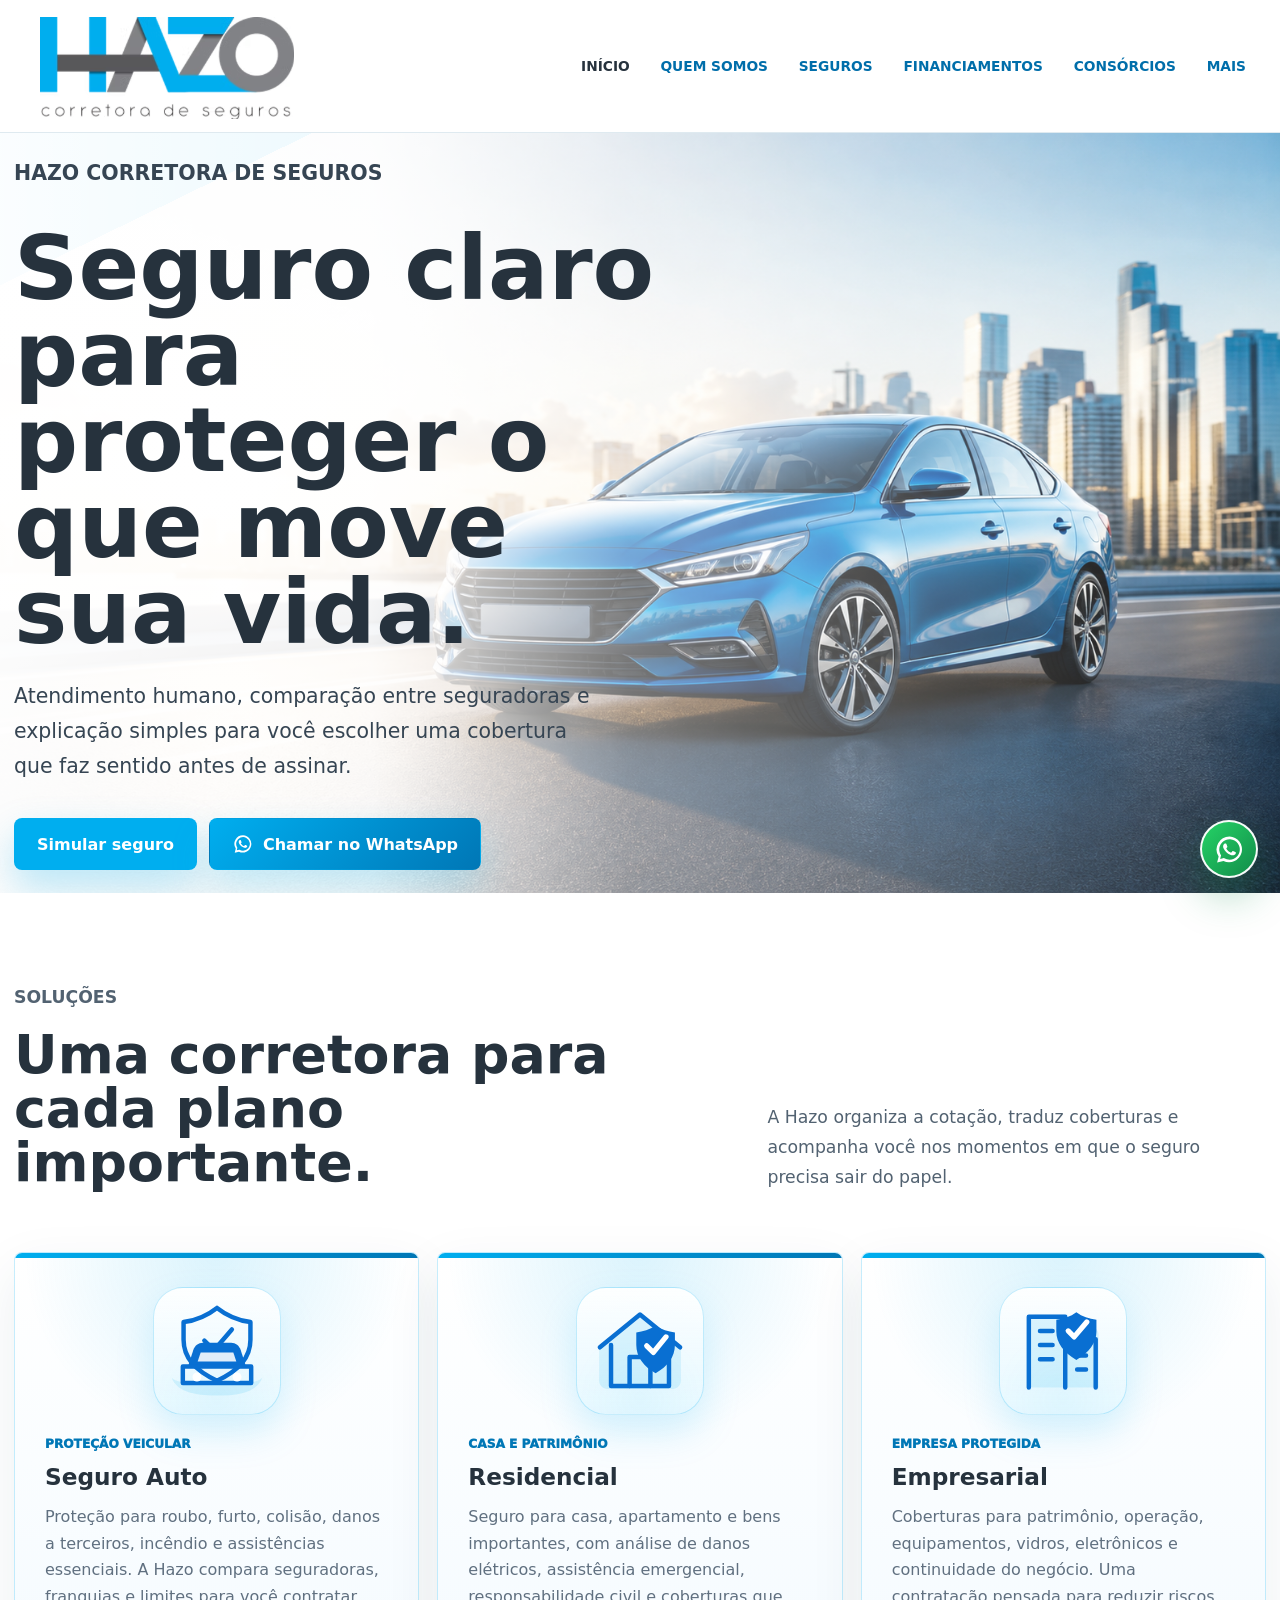
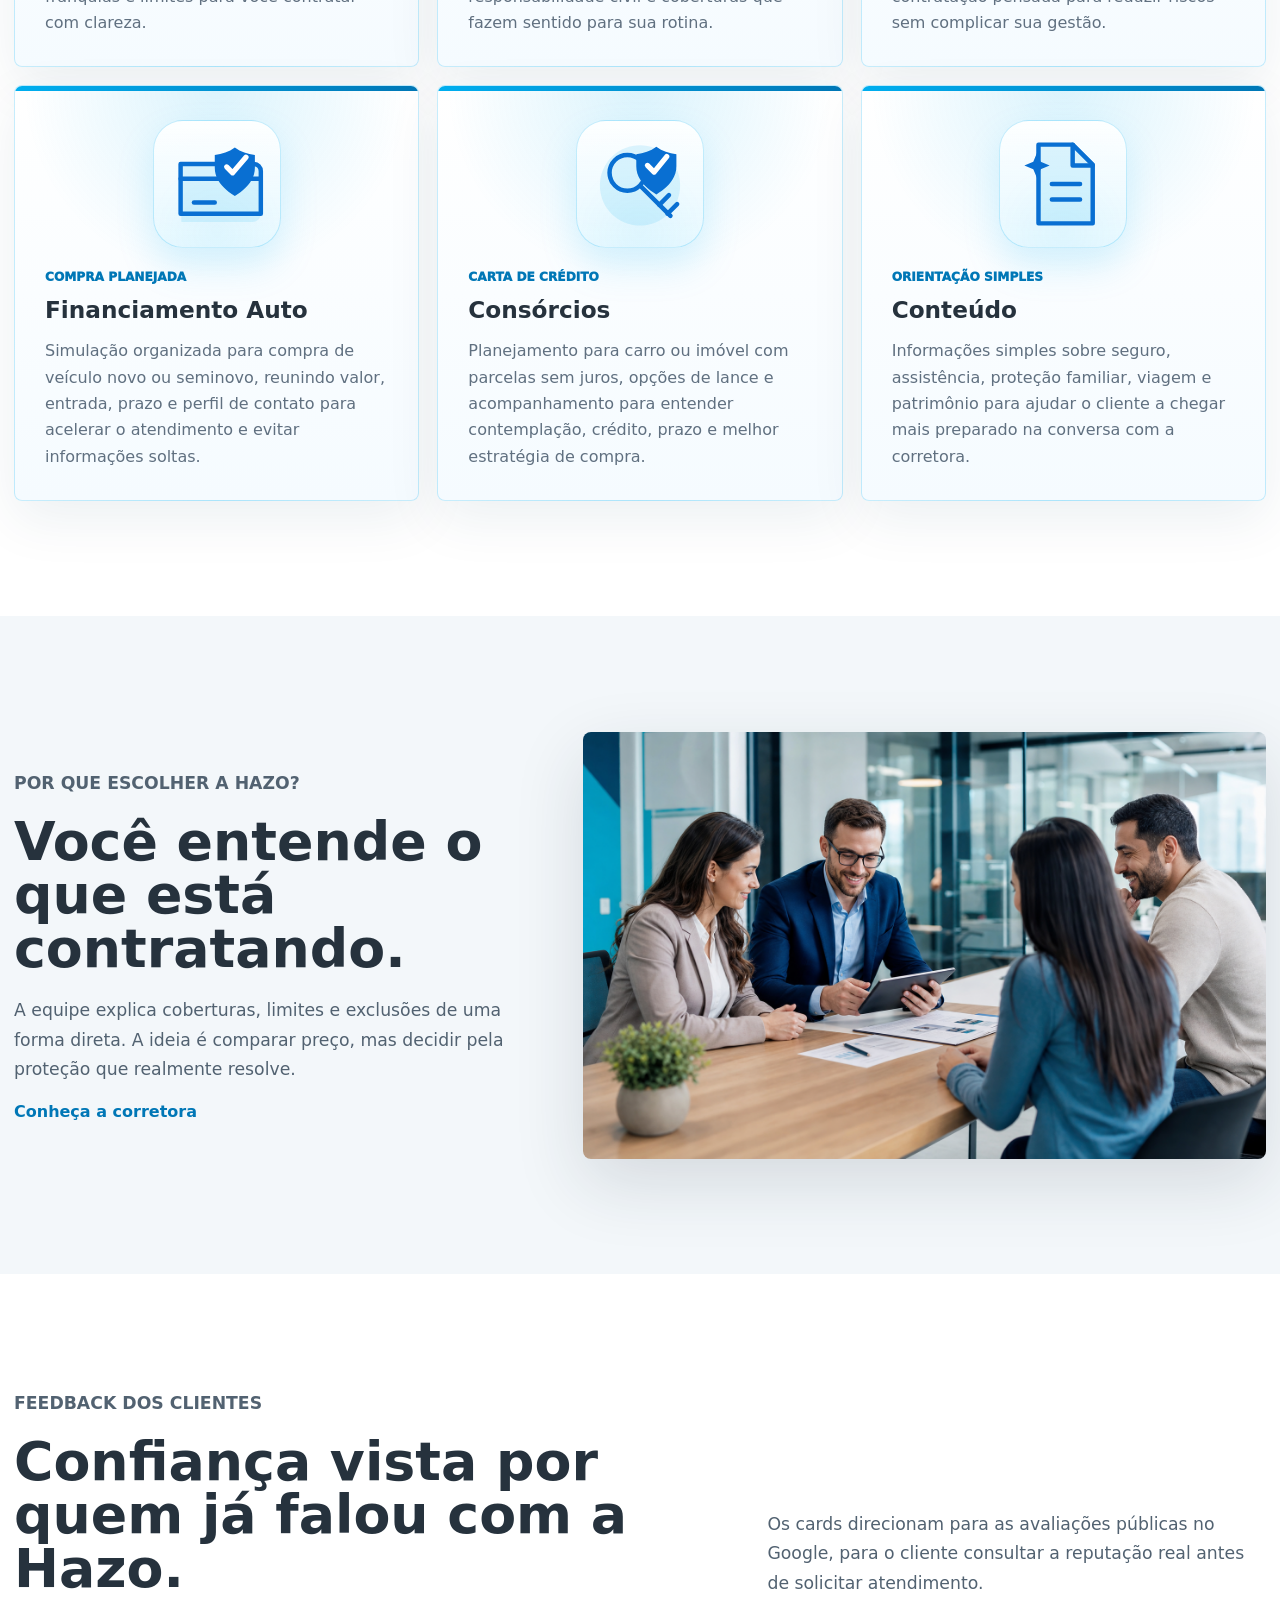
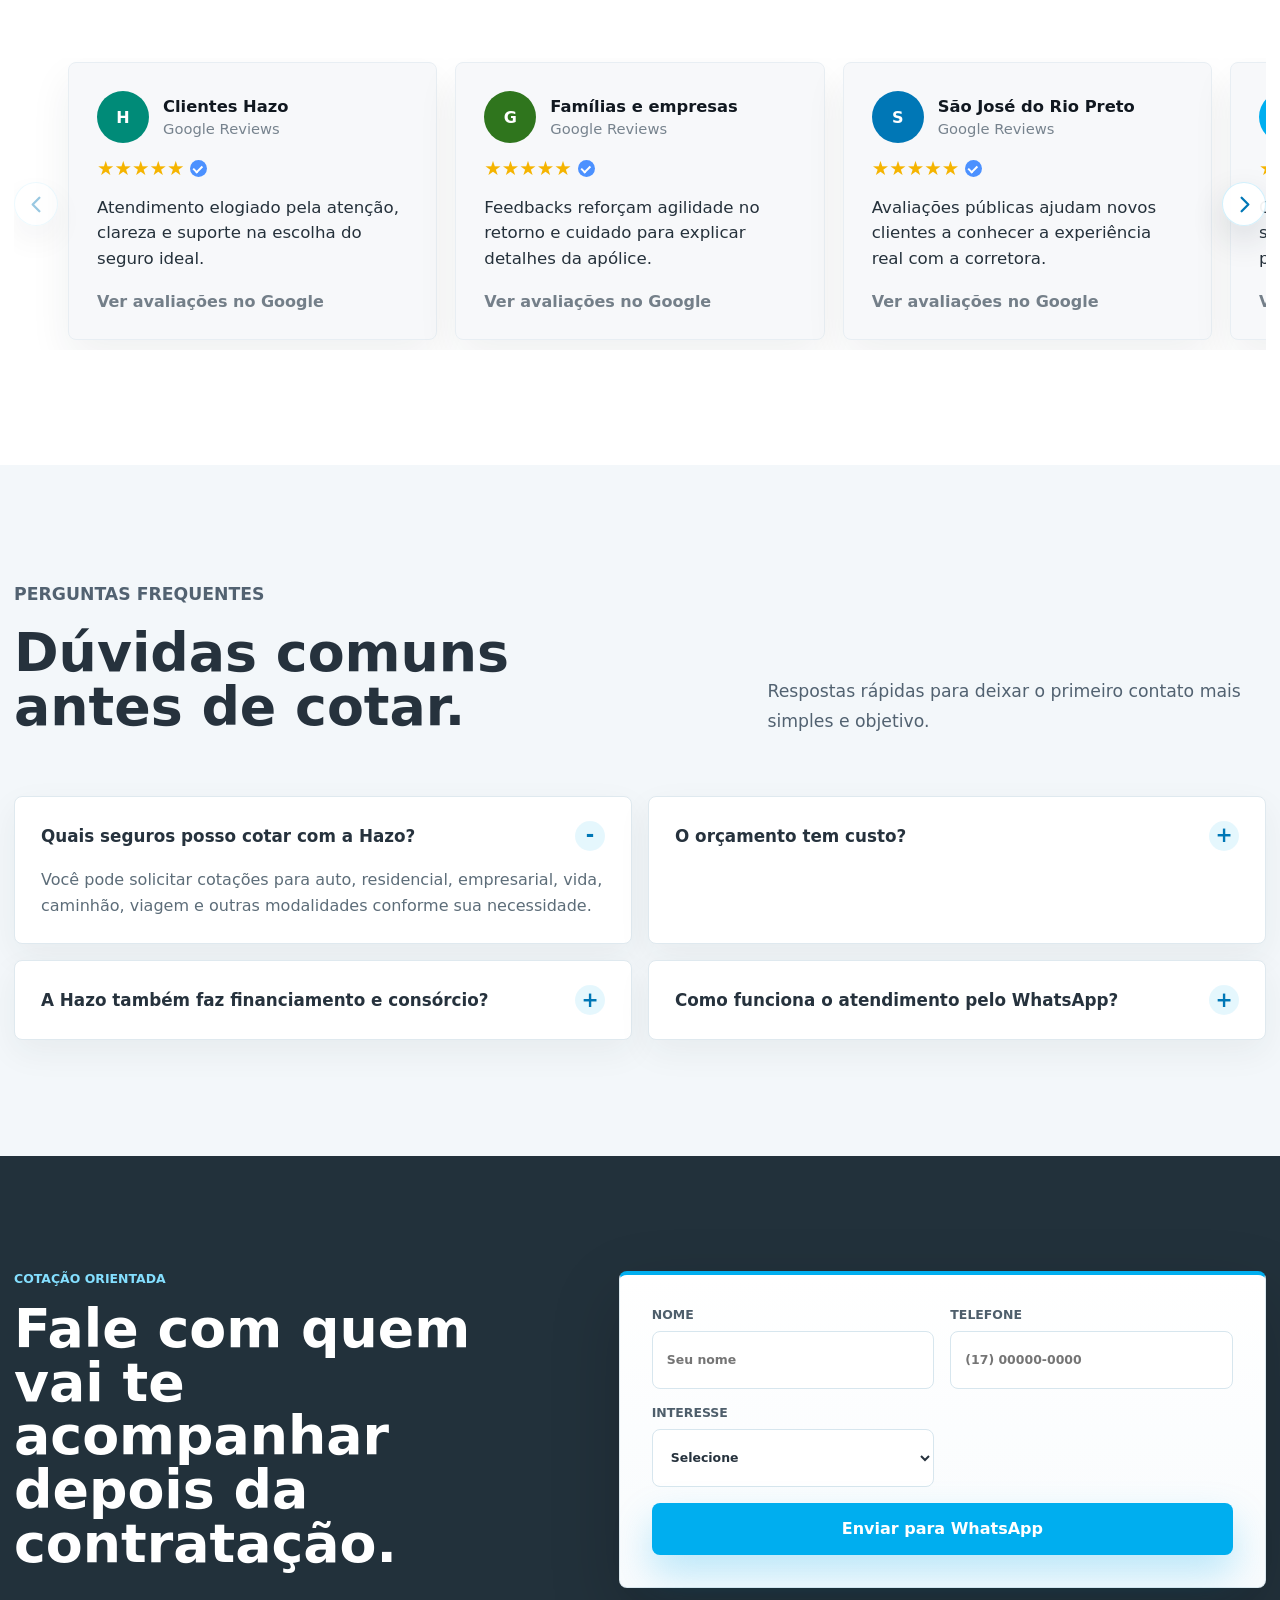
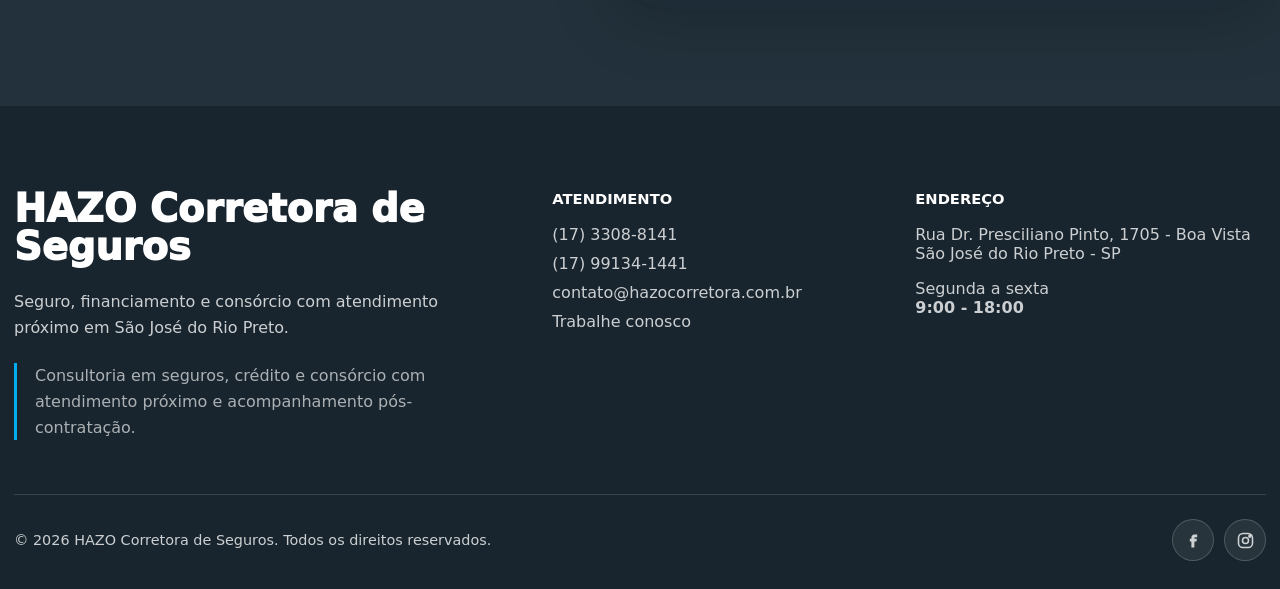
==== commit 3cdb024d: "Refine home layout feedback and about page" ====
--- a/index.html
+++ b/index.html
@@ -5,7 +5,7 @@
     <meta name="viewport" content="width=device-width, initial-scale=1">
     <title>Hazo Corretora de Seguros | Proteção sob medida</title>
     <meta name="description" content="Hazo Corretora de Seguros em São José do Rio Preto. Seguro auto, residencial, empresarial, vida, viagem, caminhão, financiamentos e consórcios.">
-    <link rel="stylesheet" href="styles.css">
+    <link rel="stylesheet" href="styles.css?v=20260519-3">
   </head>
   <body data-page="home">
     <header class="site-header" data-header>
@@ -50,13 +50,6 @@
         </div>
       </section>
 
-      <section class="section section-tight">
-        <div class="container intro-strip">
-          <p>Seguro auto, residencial, empresarial, vida, viagem, caminhão, financiamento e consórcio.</p>
-          <a href="seguros.html">Ver soluções</a>
-        </div>
-      </section>
-
       <section class="section" aria-labelledby="home-solutions">
         <div class="container">
           <div class="section-heading split-heading">
@@ -84,8 +77,8 @@
                 </svg>
               </span>
               <span class="solution-kicker">Proteção veicular</span>
-              <h3>Seguro de Automóvel</h3>
-              <p>Proteção para roubo, furto, colisão, terceiros, incêndio e assistências essenciais. A Hazo compara coberturas, franquias e benefícios para você dirigir com mais clareza.</p>
+              <h3>Seguro Auto</h3>
+              <p>Proteção para roubo, furto, colisão, danos a terceiros, incêndio e assistências essenciais. A Hazo compara seguradoras, franquias e limites para você contratar com clareza.</p>
             </a>
             <a class="solution-card" href="seguros.html#residencial">
               <span class="solution-badge" aria-hidden="true">
@@ -262,7 +255,7 @@
           <div class="faq-grid">
             <details class="faq-item" open>
               <summary>Quais seguros posso cotar com a Hazo?</summary>
-              <p>Você pode solicitar cotações para automóvel, residencial, empresarial, vida, caminhão, viagem e outras modalidades conforme sua necessidade.</p>
+              <p>Você pode solicitar cotações para auto, residencial, empresarial, vida, caminhão, viagem e outras modalidades conforme sua necessidade.</p>
             </details>
             <details class="faq-item">
               <summary>O orçamento tem custo?</summary>
@@ -270,7 +263,7 @@
             </details>
             <details class="faq-item">
               <summary>A Hazo também faz financiamento e consórcio?</summary>
-              <p>Sim. Além de seguros, a corretora organiza simulações para financiamento auto e consórcios de automóvel ou imóvel.</p>
+              <p>Sim. Além de seguros, a corretora organiza simulações para financiamento de veículo e consórcios de carro ou imóvel.</p>
             </details>
             <details class="faq-item">
               <summary>Como funciona o atendimento pelo WhatsApp?</summary>
@@ -299,7 +292,7 @@
               Interesse
               <select name="interest" required>
                 <option value="">Selecione</option>
-                <option>Seguro automóvel</option>
+                <option>Seguro auto</option>
                 <option>Seguro residencial</option>
                 <option>Seguro empresarial</option>
                 <option>Financiamento</option>
@@ -317,16 +310,6 @@
         <div class="footer-brand">
           <strong class="footer-title">HAZO Corretora de Seguros</strong>
           <p>Seguro, financiamento e consórcio com atendimento próximo em São José do Rio Preto.</p>
-          <img class="susep-seal" src="assets/susep-seal.svg" alt="Selo SUSEP - Associação cadastrada">
-        </div>
-        <div>
-          <h3>Mapa do site</h3>
-          <a href="index.html">Início</a>
-          <a href="quem-somos.html">Quem somos</a>
-          <a href="seguros.html">Seguros</a>
-          <a href="financiamentos.html">Financiamentos</a>
-          <a href="consorcios.html">Consórcios</a>
-          <a href="blog.html">Blog</a>
         </div>
         <div>
           <h3>Atendimento</h3>
@@ -345,6 +328,6 @@
     </footer>
 
     <a class="floating-whatsapp" href="https://wa.me/5517991341441" target="_blank" rel="noreferrer" aria-label="Chamar no WhatsApp"><svg class="icon-whatsapp" viewBox="0 0 24 24" aria-hidden="true"><path d="M12.04 2.5A9.43 9.43 0 0 0 4.1 17.02L3 21.5l4.6-1.06a9.43 9.43 0 1 0 4.44-17.94Zm0 16.93a7.48 7.48 0 0 1-3.82-1.05l-.27-.16-2.73.63.65-2.65-.18-.28a7.47 7.47 0 1 1 6.35 3.51Zm4.13-5.6c-.23-.12-1.35-.67-1.56-.74-.2-.08-.36-.12-.51.12-.15.23-.59.74-.72.89-.13.15-.27.17-.5.06-.23-.12-.97-.36-1.84-1.14-.68-.61-1.14-1.36-1.28-1.59-.13-.23-.01-.35.1-.47.11-.1.23-.27.35-.4.11-.14.15-.24.23-.39.08-.15.04-.29-.02-.4-.06-.12-.51-1.24-.7-1.7-.19-.45-.38-.39-.52-.4h-.44c-.15 0-.4.06-.61.29-.21.23-.8.78-.8 1.9s.82 2.2.93 2.35c.11.15 1.61 2.45 3.9 3.43.55.24.97.38 1.3.48.55.18 1.05.15 1.44.09.44-.07 1.35-.55 1.54-1.08.19-.53.19-.99.13-1.08-.06-.1-.21-.16-.44-.28Z"/></svg><span>WhatsApp</span></a>
-    <script src="script.js"></script>
+    <script src="script.js?v=20260519-3"></script>
   </body>
 </html>
--- a/styles.css
+++ b/styles.css
@@ -51,7 +51,7 @@
 }
 
 .container {
-  width: min(1180px, calc(100% - 40px));
+  width: min(1440px, calc(100% - 28px));
   margin: 0 auto;
 }
 
@@ -63,7 +63,7 @@
   align-items: center;
   justify-content: space-between;
   min-height: 92px;
-  padding: 12px clamp(18px, 4vw, 48px);
+  padding: 12px clamp(14px, 3vw, 34px);
   background: rgba(255, 255, 255, 0.94);
   border-bottom: 1px solid rgba(220, 232, 239, 0.9);
   backdrop-filter: blur(18px);
@@ -213,14 +213,19 @@
   width: 100%;
   height: 100%;
   object-fit: cover;
+  object-position: center right;
 }
 
 .hero-shade {
   position: absolute;
   inset: 0;
   background:
-    linear-gradient(90deg, rgba(255, 255, 255, 0.98) 0%, rgba(255, 255, 255, 0.96) 33%, rgba(255, 255, 255, 0.58) 58%, rgba(255, 255, 255, 0.1) 100%),
+    linear-gradient(90deg, rgba(255, 255, 255, 0.98) 0%, rgba(255, 255, 255, 0.92) 29%, rgba(255, 255, 255, 0.46) 49%, rgba(255, 255, 255, 0.04) 100%),
     linear-gradient(154deg, rgba(0, 174, 239, 0.9) 0 11%, transparent 11% 100%);
+}
+
+.hero .container {
+  width: min(1500px, calc(100% - 28px));
 }
 
 .hero-grid,
@@ -234,12 +239,12 @@
 }
 
 .hero-home .hero-grid {
-  grid-template-columns: minmax(0, 760px);
+  grid-template-columns: minmax(0, 680px);
   justify-content: start;
 }
 
 .hero-copy {
-  max-width: 720px;
+  max-width: 650px;
 }
 
 .hero-copy,
@@ -378,6 +383,10 @@
 
 .section {
   padding: clamp(72px, 9vw, 124px) 0;
+}
+
+.hero + .section {
+  padding-top: clamp(58px, 7vw, 92px);
 }
 
 .section-tight {
@@ -1013,27 +1022,13 @@
   inset: 24px 22px -20px -18px;
 }
 
-.partner-image img,
-.partner-portrait {
+.partner-image img {
   width: 100%;
   aspect-ratio: 4 / 5;
   border-radius: 8px;
+  object-fit: cover;
+  object-position: center top;
   box-shadow: 0 28px 76px rgba(27, 45, 58, 0.18);
-}
-
-.partner-image img {
-  object-fit: cover;
-}
-
-.partner-portrait {
-  overflow: hidden;
-  background: #eff8fc;
-}
-
-.partner-portrait svg {
-  width: 100%;
-  height: 100%;
-  display: block;
 }
 
 .partner-content {
@@ -1396,8 +1391,9 @@
 
 .footer-grid {
   display: grid;
-  grid-template-columns: 1.25fr 0.72fr 0.96fr 0.9fr;
-  gap: clamp(28px, 5vw, 64px);
+  grid-template-columns: minmax(280px, 1.25fr) minmax(220px, 0.8fr) minmax(260px, 0.9fr);
+  gap: clamp(24px, 4vw, 54px);
+  align-items: start;
 }
 
 .footer-title {
@@ -1409,34 +1405,9 @@
 }
 
 .footer-brand p {
-  max-width: 330px;
+  max-width: 440px;
   margin: 22px 0;
   line-height: 1.65;
-}
-
-.footer-brand .button-whatsapp {
-  display: none;
-}
-
-.susep-seal {
-  width: 142px;
-  height: auto;
-  margin-top: 24px;
-  filter: drop-shadow(0 14px 28px rgba(0, 0, 0, 0.22));
-}
-
-.footer-brand::after {
-  content: "";
-  display: block;
-  width: 132px;
-  aspect-ratio: 1;
-  margin-top: 24px;
-  background: url("assets/susep-seal.svg") center / contain no-repeat;
-  filter: drop-shadow(0 14px 28px rgba(0, 0, 0, 0.22));
-}
-
-.footer-brand:has(.susep-seal)::after {
-  display: none;
 }
 
 .site-footer h3 {
@@ -1444,6 +1415,16 @@
   color: #ffffff;
   font-size: 0.92rem;
   text-transform: uppercase;
+}
+
+.footer-brand::after {
+  content: "Consultoria em seguros, crédito e consórcio com atendimento próximo e acompanhamento pós-contratação.";
+  display: block;
+  max-width: 430px;
+  padding-left: 18px;
+  border-left: 3px solid var(--blue);
+  color: rgba(255, 255, 255, 0.64);
+  line-height: 1.6;
 }
 
 .site-footer a {
@@ -1699,7 +1680,7 @@
 
 @media (min-width: 701px) and (max-width: 1060px) {
   .container {
-    width: min(1180px, calc(100% - 56px));
+    width: min(1440px, calc(100% - 32px));
   }
 
   h1 {
@@ -1852,6 +1833,15 @@
     padding: 72px 0 64px;
   }
 
+  .about-hero .container,
+  .partners-section .container,
+  .mission-vision-values .container,
+  .about-cta .container {
+    width: calc(100vw - 28px);
+    max-width: calc(100vw - 28px);
+    overflow: hidden;
+  }
+
   .about-hero::after {
     right: -176px;
     bottom: -110px;
@@ -1861,7 +1851,9 @@
   }
 
   .about-hero h1 {
-    font-size: clamp(2.16rem, 8.8vw, 2.72rem);
+    width: 100%;
+    max-width: 340px;
+    font-size: clamp(1.82rem, 7.5vw, 2.18rem);
     line-height: 1.08;
     overflow-wrap: anywhere;
   }
@@ -1874,8 +1866,10 @@
   }
 
   .about-hero-content > p:last-child {
-    max-width: 100%;
+    width: 100%;
+    max-width: 340px;
     font-size: 1rem;
+    line-height: 1.65;
     overflow-wrap: anywhere;
   }
 
@@ -1899,9 +1893,10 @@
   }
 
   .partner-role {
-    display: flex;
-    width: fit-content;
+    display: block;
+    width: 100%;
     max-width: 100%;
+    font-size: 0.72rem;
     line-height: 1.35;
     white-space: normal;
     overflow-wrap: anywhere;
@@ -1913,6 +1908,11 @@
   .about-contact-grid a {
     min-width: 0;
     overflow-wrap: anywhere;
+  }
+
+  .partner-bio p {
+    width: 100%;
+    max-width: 340px;
   }
 
   .section {
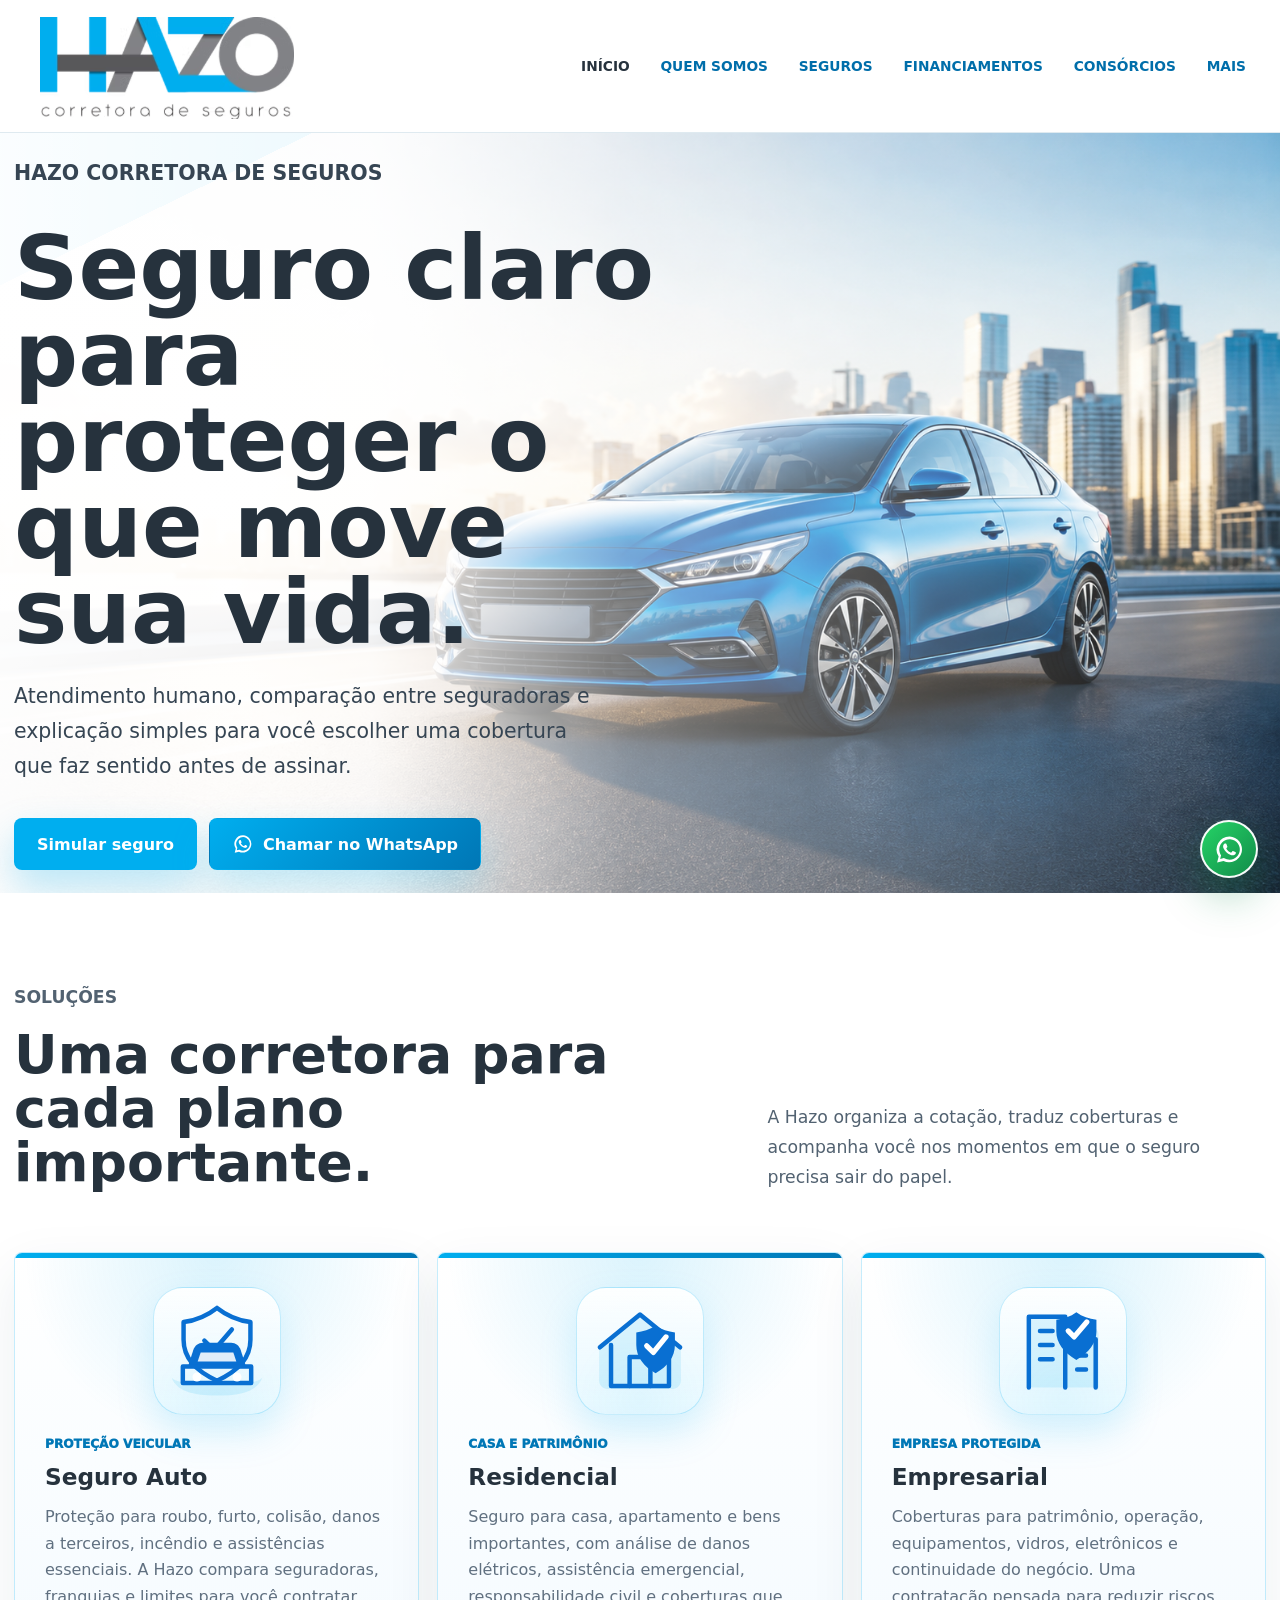
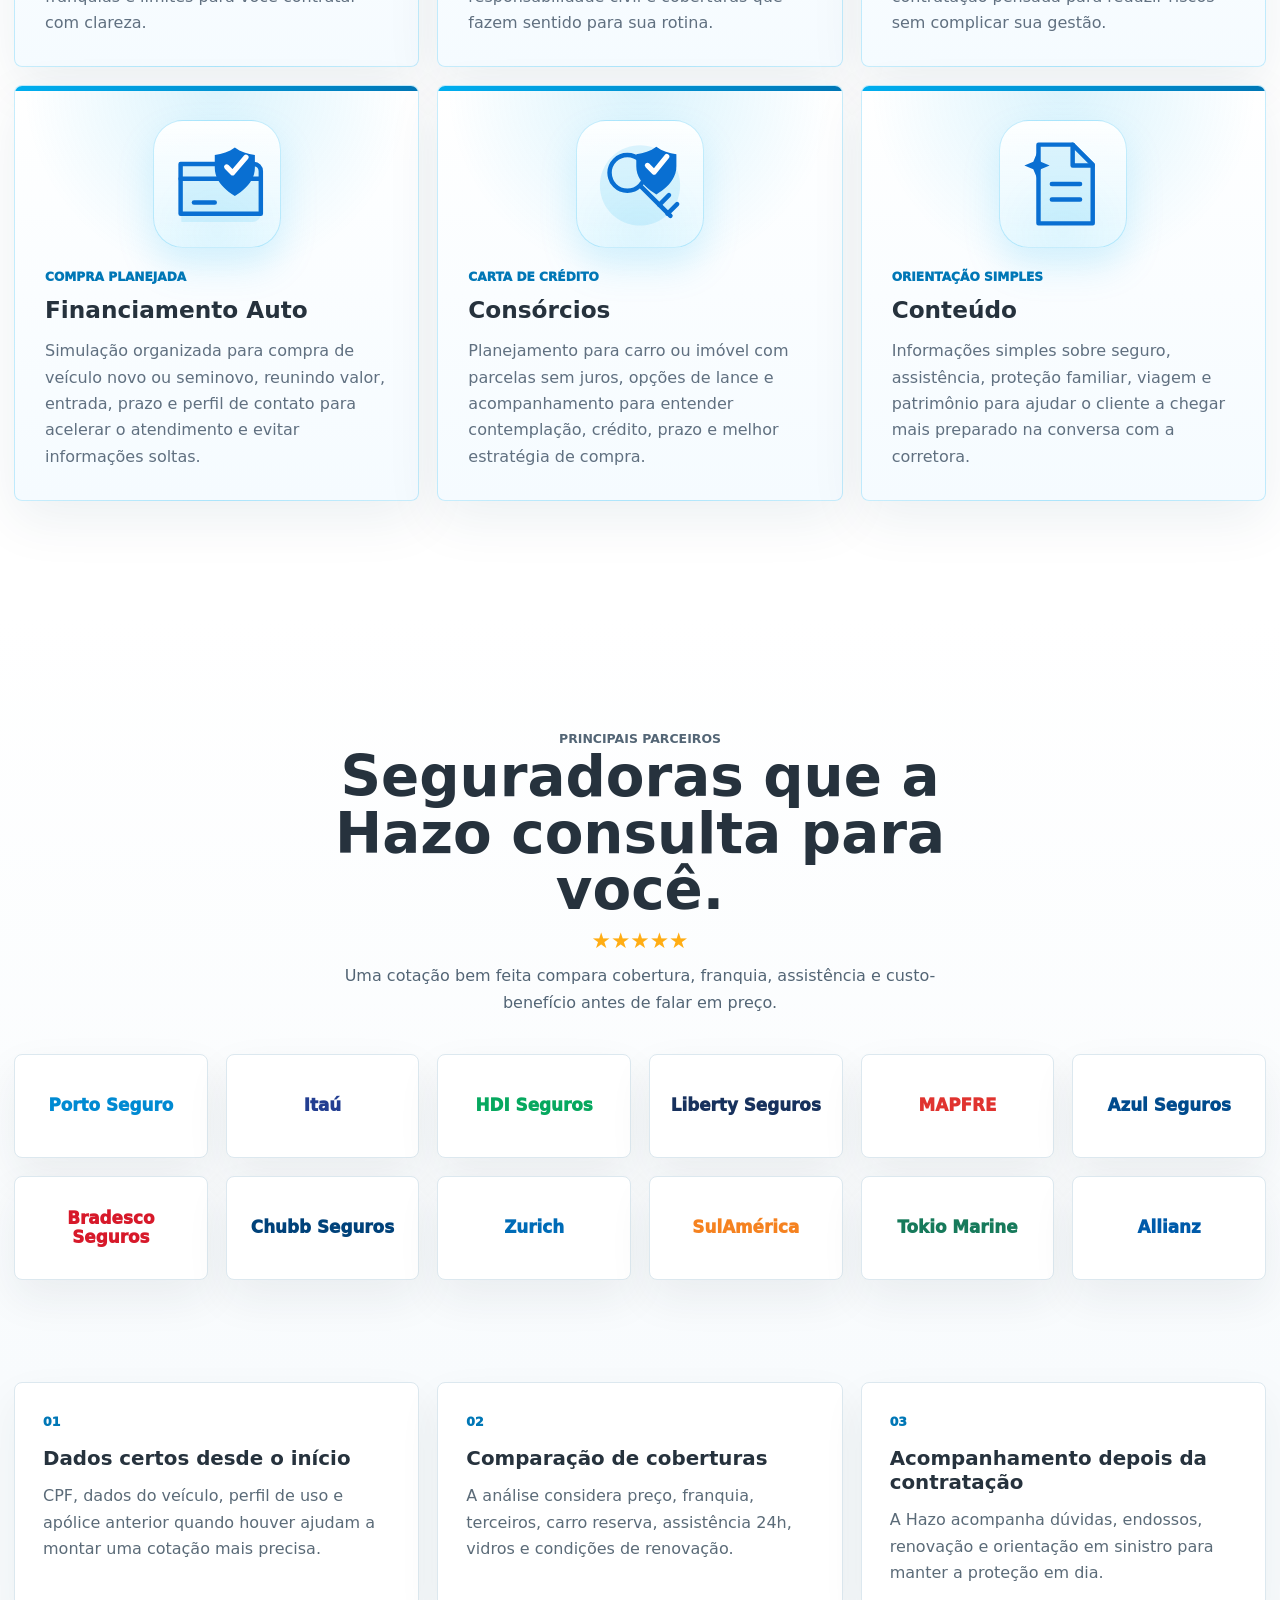
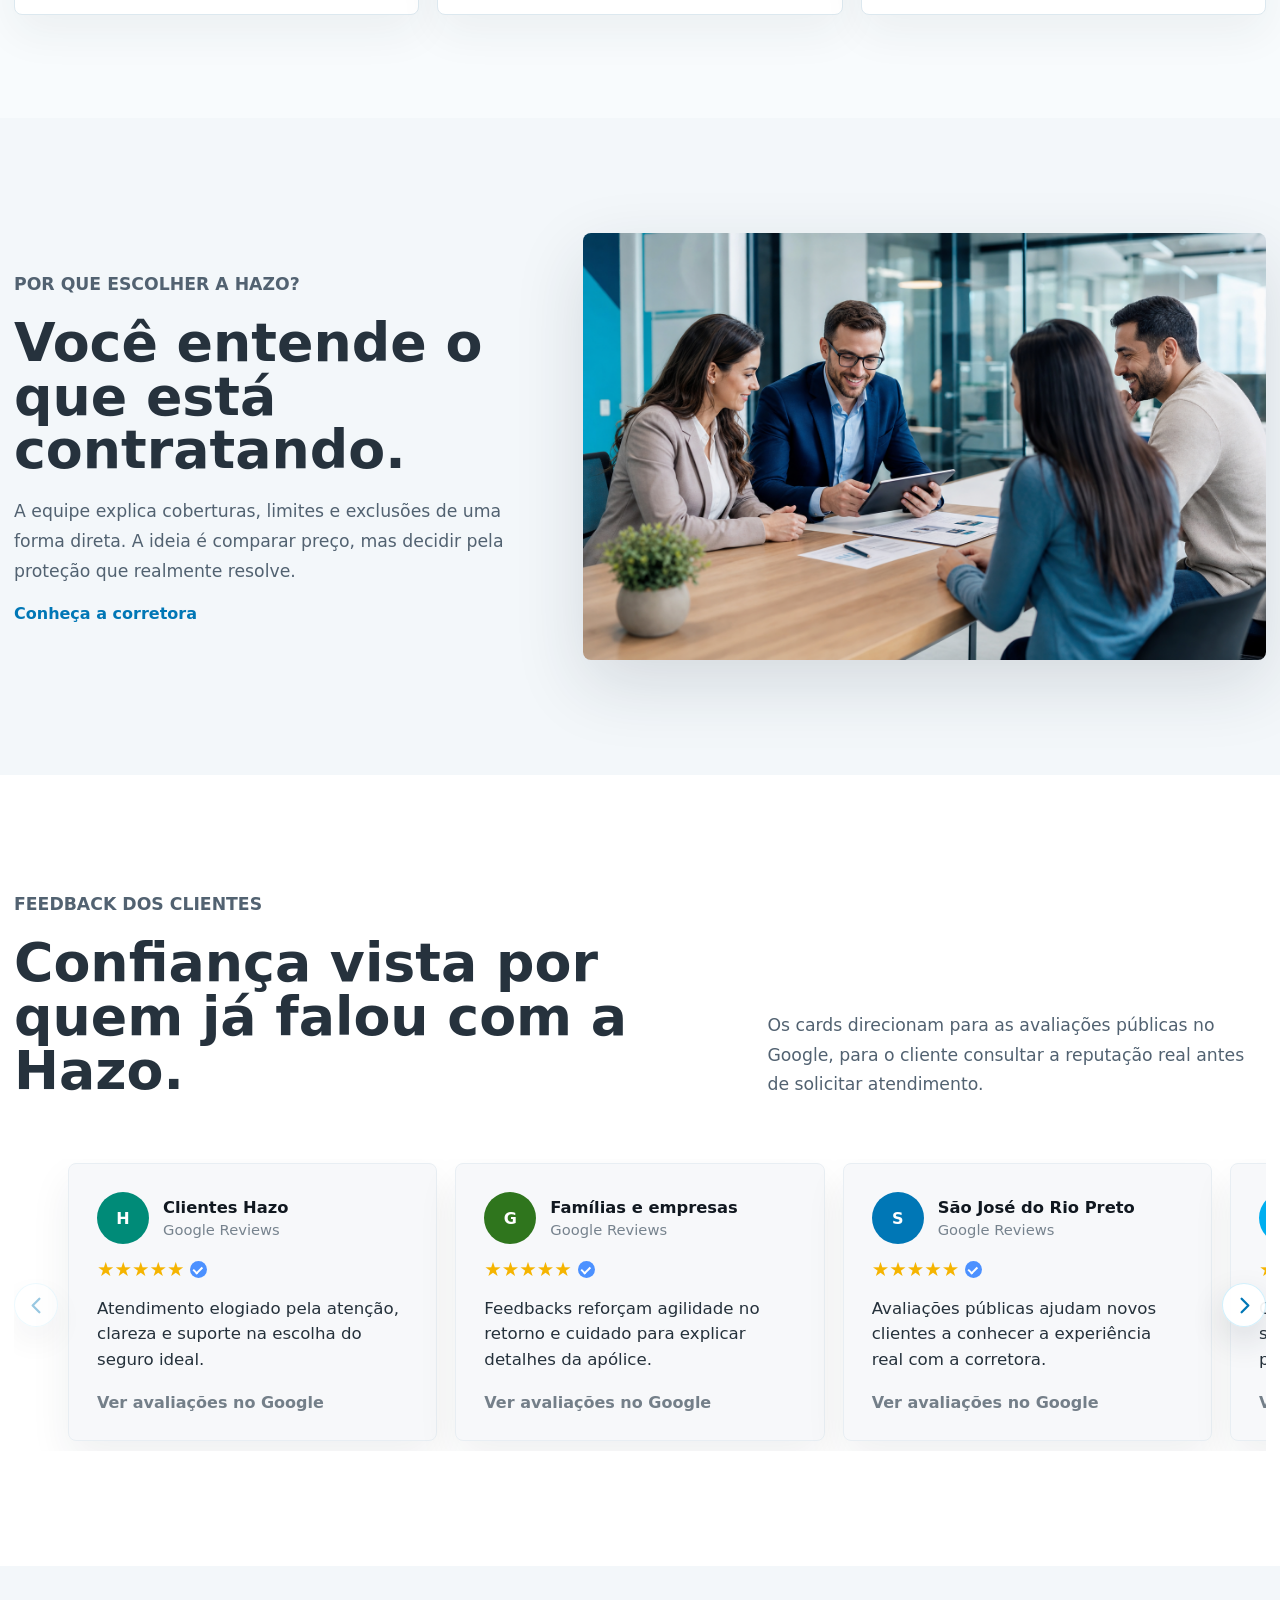
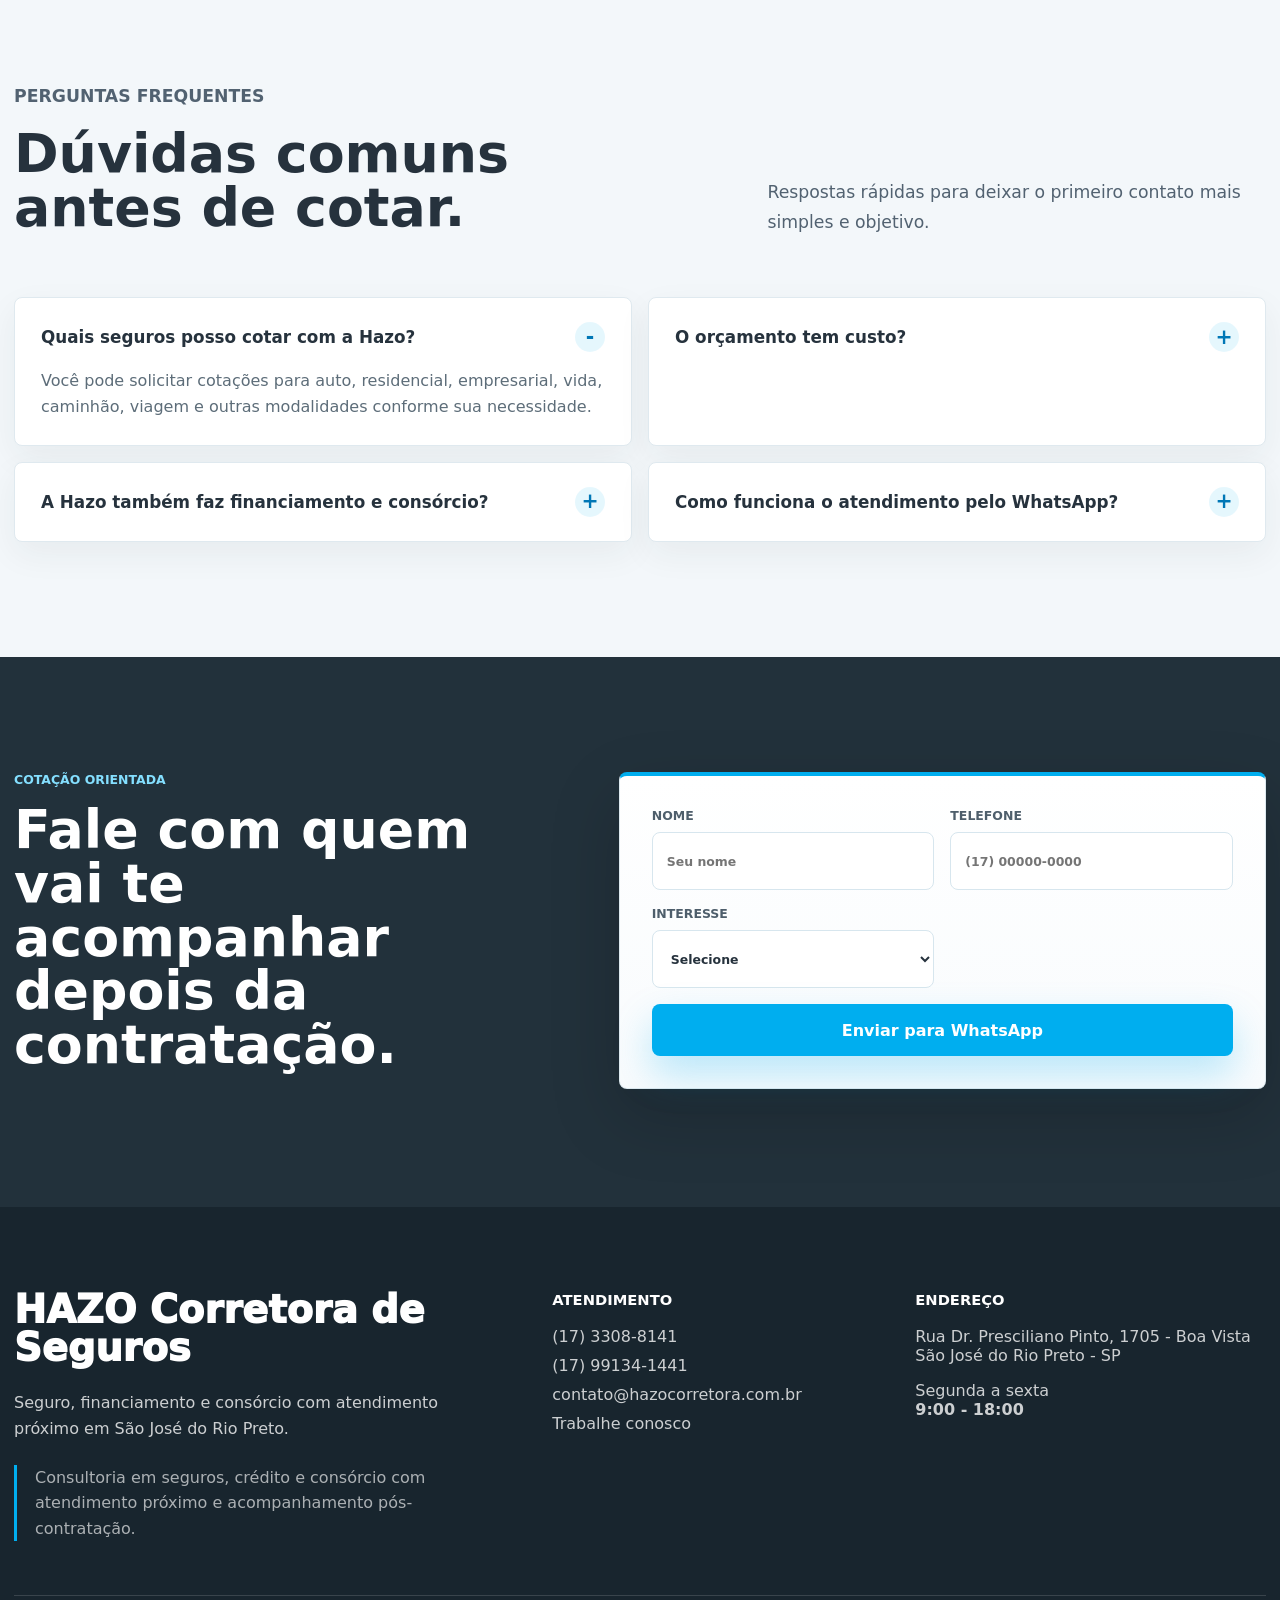
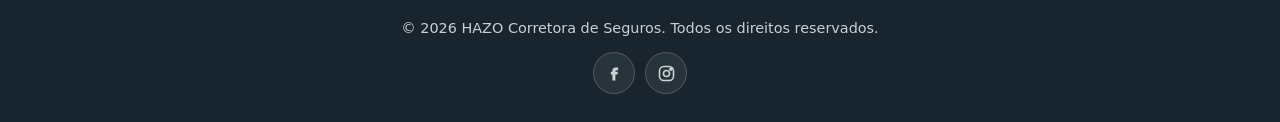
==== commit b2c67b90: "Add insurer partners and polish footer" ====
--- a/index.html
+++ b/index.html
@@ -5,7 +5,7 @@
     <meta name="viewport" content="width=device-width, initial-scale=1">
     <title>Hazo Corretora de Seguros | Proteção sob medida</title>
     <meta name="description" content="Hazo Corretora de Seguros em São José do Rio Preto. Seguro auto, residencial, empresarial, vida, viagem, caminhão, financiamentos e consórcios.">
-    <link rel="stylesheet" href="styles.css?v=20260519-3">
+    <link rel="stylesheet" href="styles.css?v=20260521-1">
   </head>
   <body data-page="home">
     <header class="site-header" data-header>
@@ -155,6 +155,51 @@
               <p>Informações simples sobre seguro, assistência, proteção familiar, viagem e patrimônio para ajudar o cliente a chegar mais preparado na conversa com a corretora.</p>
             </a>
           </div>
+        </div>
+      </section>
+
+      <section class="partners-band" aria-labelledby="home-partners">
+        <div class="container">
+          <div class="partners-heading">
+            <p class="eyebrow">Principais parceiros</p>
+            <h2 id="home-partners">Seguradoras que a Hazo consulta para você.</h2>
+            <div class="partners-stars" aria-label="Avaliação cinco estrelas">★★★★★</div>
+            <p>Uma cotação bem feita compara cobertura, franquia, assistência e custo-benefício antes de falar em preço.</p>
+          </div>
+          <div class="partner-logo-grid" aria-label="Seguradoras parceiras">
+            <span class="partner-logo-card porto">Porto Seguro</span>
+            <span class="partner-logo-card itau">Itaú</span>
+            <span class="partner-logo-card hdi">HDI Seguros</span>
+            <span class="partner-logo-card liberty">Liberty Seguros</span>
+            <span class="partner-logo-card mapfre">MAPFRE</span>
+            <span class="partner-logo-card azul">Azul Seguros</span>
+            <span class="partner-logo-card bradesco">Bradesco Seguros</span>
+            <span class="partner-logo-card chubb">Chubb Seguros</span>
+            <span class="partner-logo-card zurich">Zurich</span>
+            <span class="partner-logo-card sulamerica">SulAmérica</span>
+            <span class="partner-logo-card tokio">Tokio Marine</span>
+            <span class="partner-logo-card allianz">Allianz</span>
+          </div>
+        </div>
+      </section>
+
+      <section class="quote-guide">
+        <div class="container quote-guide-grid">
+          <article>
+            <span>01</span>
+            <h3>Dados certos desde o início</h3>
+            <p>CPF, dados do veículo, perfil de uso e apólice anterior quando houver ajudam a montar uma cotação mais precisa.</p>
+          </article>
+          <article>
+            <span>02</span>
+            <h3>Comparação de coberturas</h3>
+            <p>A análise considera preço, franquia, terceiros, carro reserva, assistência 24h, vidros e condições de renovação.</p>
+          </article>
+          <article>
+            <span>03</span>
+            <h3>Acompanhamento depois da contratação</h3>
+            <p>A Hazo acompanha dúvidas, endossos, renovação e orientação em sinistro para manter a proteção em dia.</p>
+          </article>
         </div>
       </section>
 
@@ -328,6 +373,6 @@
     </footer>
 
     <a class="floating-whatsapp" href="https://wa.me/5517991341441" target="_blank" rel="noreferrer" aria-label="Chamar no WhatsApp"><svg class="icon-whatsapp" viewBox="0 0 24 24" aria-hidden="true"><path d="M12.04 2.5A9.43 9.43 0 0 0 4.1 17.02L3 21.5l4.6-1.06a9.43 9.43 0 1 0 4.44-17.94Zm0 16.93a7.48 7.48 0 0 1-3.82-1.05l-.27-.16-2.73.63.65-2.65-.18-.28a7.47 7.47 0 1 1 6.35 3.51Zm4.13-5.6c-.23-.12-1.35-.67-1.56-.74-.2-.08-.36-.12-.51.12-.15.23-.59.74-.72.89-.13.15-.27.17-.5.06-.23-.12-.97-.36-1.84-1.14-.68-.61-1.14-1.36-1.28-1.59-.13-.23-.01-.35.1-.47.11-.1.23-.27.35-.4.11-.14.15-.24.23-.39.08-.15.04-.29-.02-.4-.06-.12-.51-1.24-.7-1.7-.19-.45-.38-.39-.52-.4h-.44c-.15 0-.4.06-.61.29-.21.23-.8.78-.8 1.9s.82 2.2.93 2.35c.11.15 1.61 2.45 3.9 3.43.55.24.97.38 1.3.48.55.18 1.05.15 1.44.09.44-.07 1.35-.55 1.54-1.08.19-.53.19-.99.13-1.08-.06-.1-.21-.16-.44-.28Z"/></svg><span>WhatsApp</span></a>
-    <script src="script.js?v=20260519-3"></script>
+    <script src="script.js?v=20260521-1"></script>
   </body>
 </html>
--- a/styles.css
+++ b/styles.css
@@ -565,6 +565,109 @@
   line-height: 1.65;
 }
 
+.partners-band {
+  padding: clamp(66px, 8vw, 110px) 0;
+  background:
+    linear-gradient(180deg, #ffffff 0%, #f8fbfd 100%);
+}
+
+.partners-heading {
+  max-width: 760px;
+  margin: 0 auto 38px;
+  text-align: center;
+}
+
+.partners-heading h2 {
+  margin-bottom: 10px;
+  font-size: clamp(2.15rem, 4.4vw, 4rem);
+}
+
+.partners-heading p {
+  margin: 10px auto 0;
+  max-width: 650px;
+  color: #536575;
+  line-height: 1.65;
+}
+
+.partners-stars {
+  color: #ffad14;
+  font-size: 1.35rem;
+  letter-spacing: 0;
+}
+
+.partner-logo-grid {
+  display: grid;
+  grid-template-columns: repeat(6, minmax(0, 1fr));
+  gap: 18px;
+  align-items: stretch;
+}
+
+.partner-logo-card {
+  display: grid;
+  place-items: center;
+  min-height: 104px;
+  padding: 18px;
+  border: 1px solid #dce8ef;
+  border-radius: 8px;
+  background: #ffffff;
+  color: var(--ink);
+  font-size: 1.05rem;
+  font-weight: 950;
+  text-align: center;
+  line-height: 1.15;
+  box-shadow: 0 18px 44px rgba(27, 45, 58, 0.07);
+}
+
+.partner-logo-card.porto { color: #008ad2; }
+.partner-logo-card.itau { color: #233e91; }
+.partner-logo-card.hdi { color: #06a85f; }
+.partner-logo-card.liberty { color: #17315d; }
+.partner-logo-card.mapfre { color: #e0332f; }
+.partner-logo-card.azul { color: #004b8d; }
+.partner-logo-card.bradesco { color: #d7192a; }
+.partner-logo-card.chubb { color: #00427a; }
+.partner-logo-card.zurich { color: #006cb7; }
+.partner-logo-card.sulamerica { color: #f58220; }
+.partner-logo-card.tokio { color: #177a5b; }
+.partner-logo-card.allianz { color: #005baa; }
+
+.quote-guide {
+  padding: 0 0 clamp(66px, 8vw, 112px);
+  background: #f8fbfd;
+}
+
+.quote-guide-grid {
+  display: grid;
+  grid-template-columns: repeat(3, minmax(0, 1fr));
+  gap: 18px;
+}
+
+.quote-guide article {
+  padding: 28px;
+  border: 1px solid #dce8ef;
+  border-radius: 8px;
+  background: #ffffff;
+  box-shadow: 0 18px 44px rgba(27, 45, 58, 0.06);
+}
+
+.quote-guide span {
+  display: inline-flex;
+  margin-bottom: 18px;
+  color: var(--blue-strong);
+  font-size: 0.78rem;
+  font-weight: 950;
+}
+
+.quote-guide h3 {
+  margin-bottom: 12px;
+}
+
+.quote-guide p {
+  margin: 0;
+  color: #5b6b78;
+  line-height: 1.65;
+}
+
 .image-feature {
   padding: clamp(72px, 9vw, 120px) 0;
   background: var(--soft);
@@ -1445,18 +1548,20 @@
 .footer-bottom {
   display: flex;
   align-items: center;
-  justify-content: space-between;
-  gap: 20px;
+  justify-content: center;
+  flex-direction: column;
+  gap: 16px;
   margin-top: 54px;
   padding-top: 24px;
   border-top: 1px solid rgba(255, 255, 255, 0.14);
   font-size: 0.9rem;
+  text-align: center;
 }
 
 .footer-social {
   display: flex;
   align-items: center;
-  justify-content: flex-end;
+  justify-content: center;
   gap: 10px;
 }
 
@@ -1656,7 +1761,9 @@
   .cards-4,
   .footer-grid,
   .mvv-grid,
-  .about-contact-grid {
+  .about-contact-grid,
+  .partner-logo-grid,
+  .quote-guide-grid {
     grid-template-columns: repeat(2, minmax(0, 1fr));
   }
 
@@ -1794,8 +1901,20 @@
   .professional-form,
   .mvv-grid,
   .about-contact-grid,
-  .partner-features {
+  .partner-features,
+  .quote-guide-grid {
     grid-template-columns: 1fr;
+  }
+
+  .partner-logo-grid {
+    grid-template-columns: repeat(2, minmax(0, 1fr));
+    gap: 12px;
+  }
+
+  .partner-logo-card {
+    min-height: 86px;
+    padding: 14px 10px;
+    font-size: 0.92rem;
   }
 
   .solution-card {
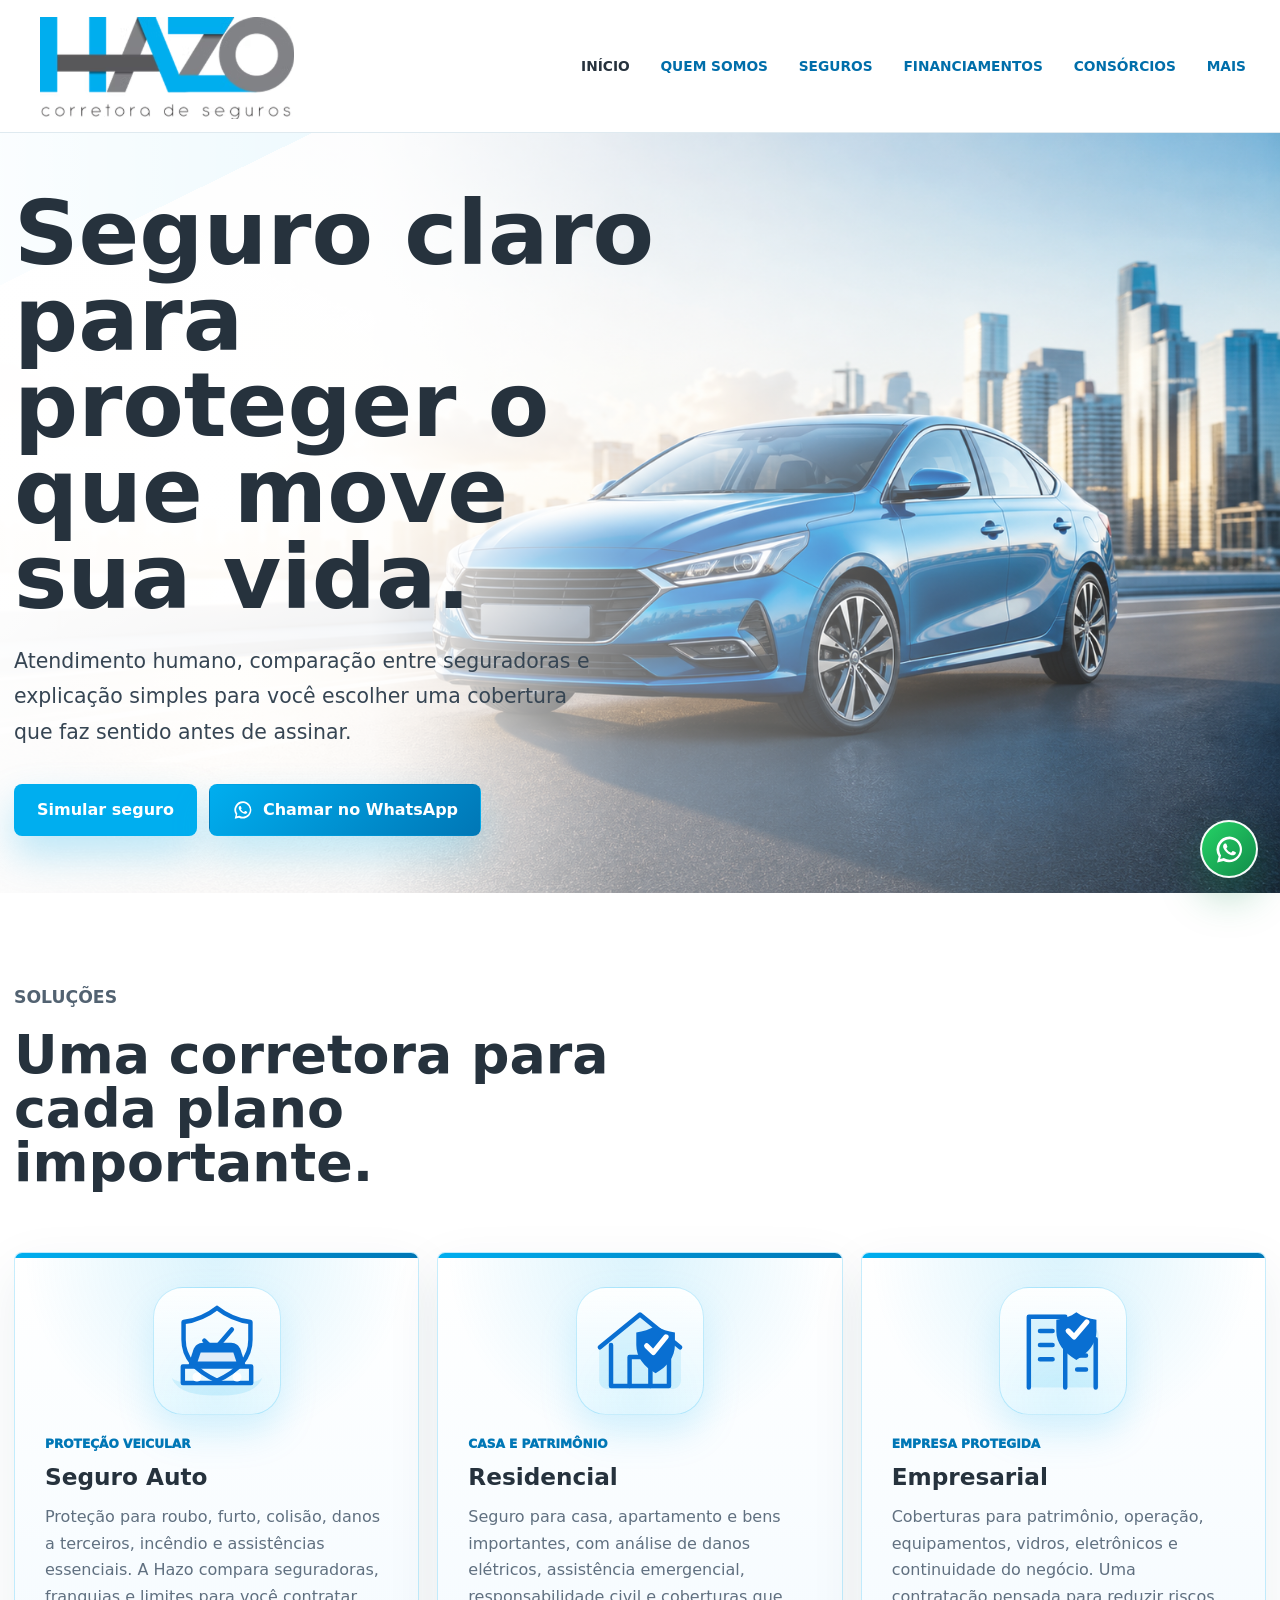
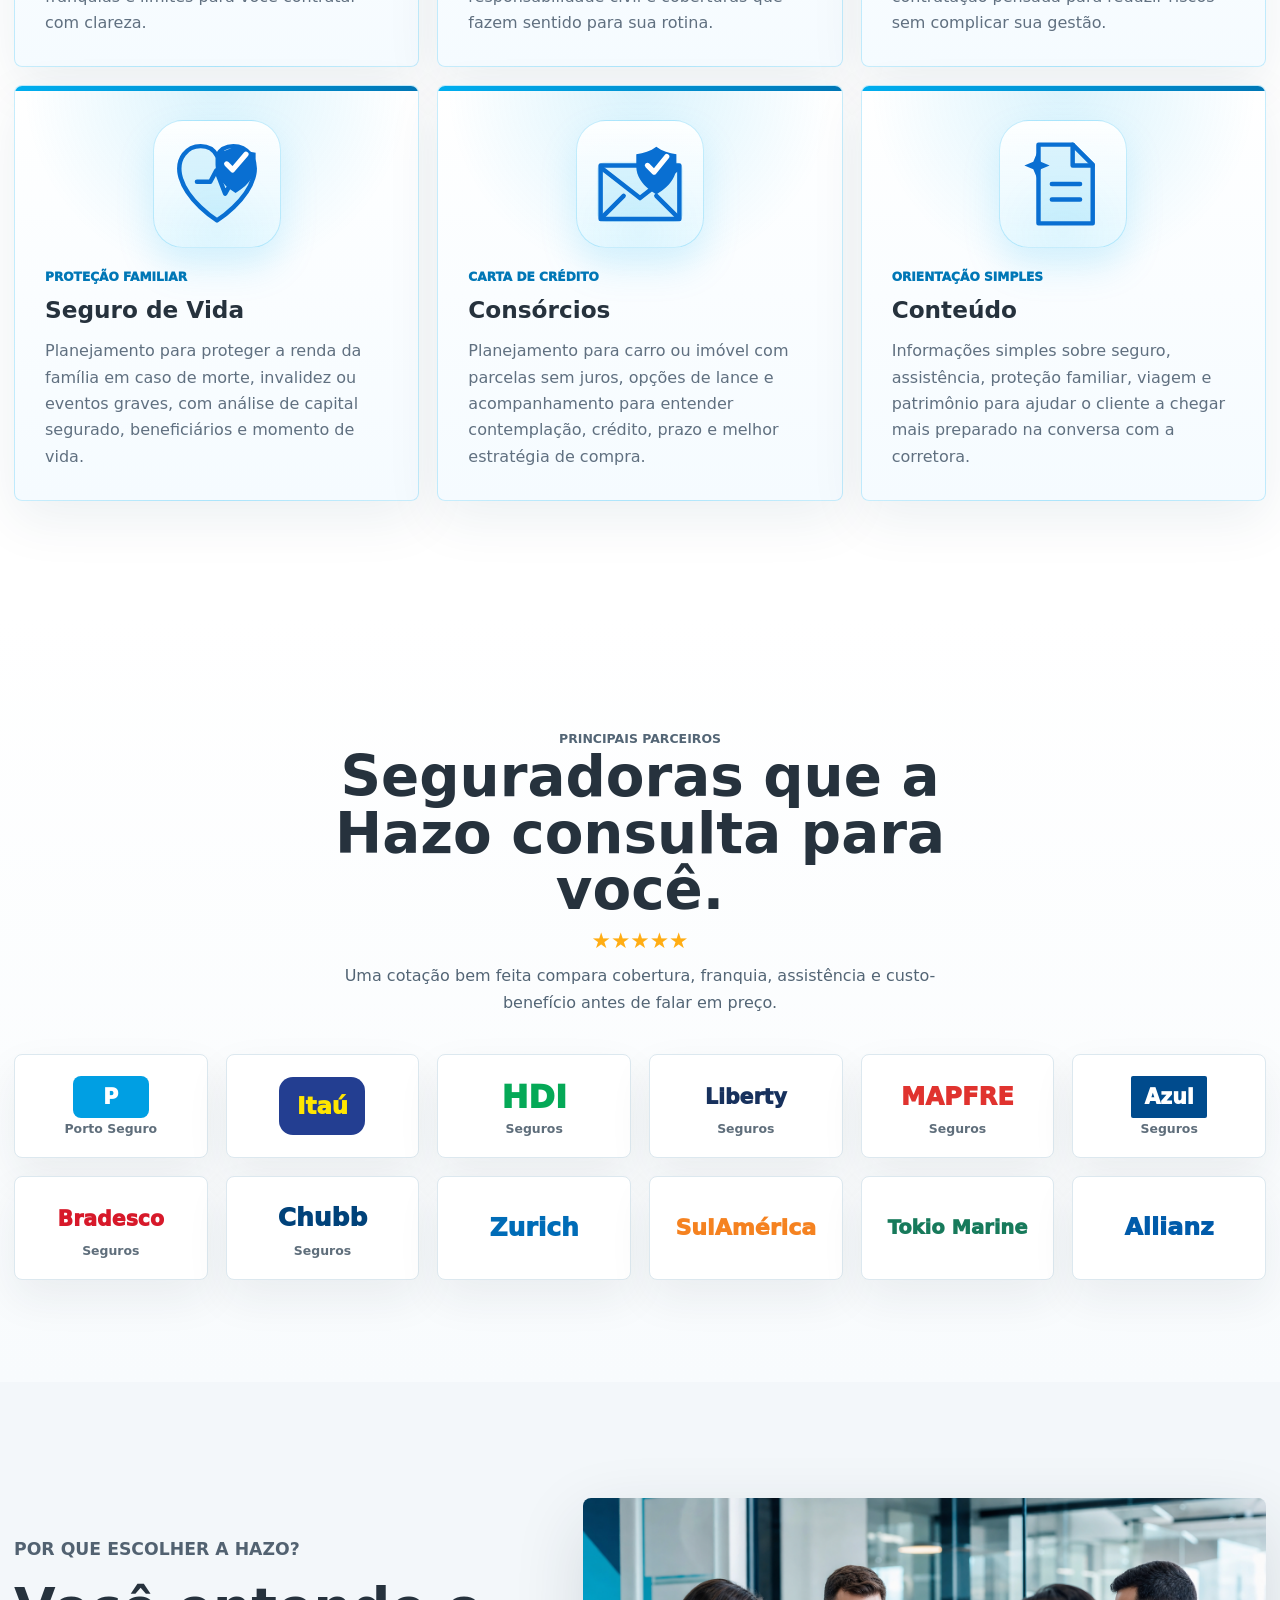
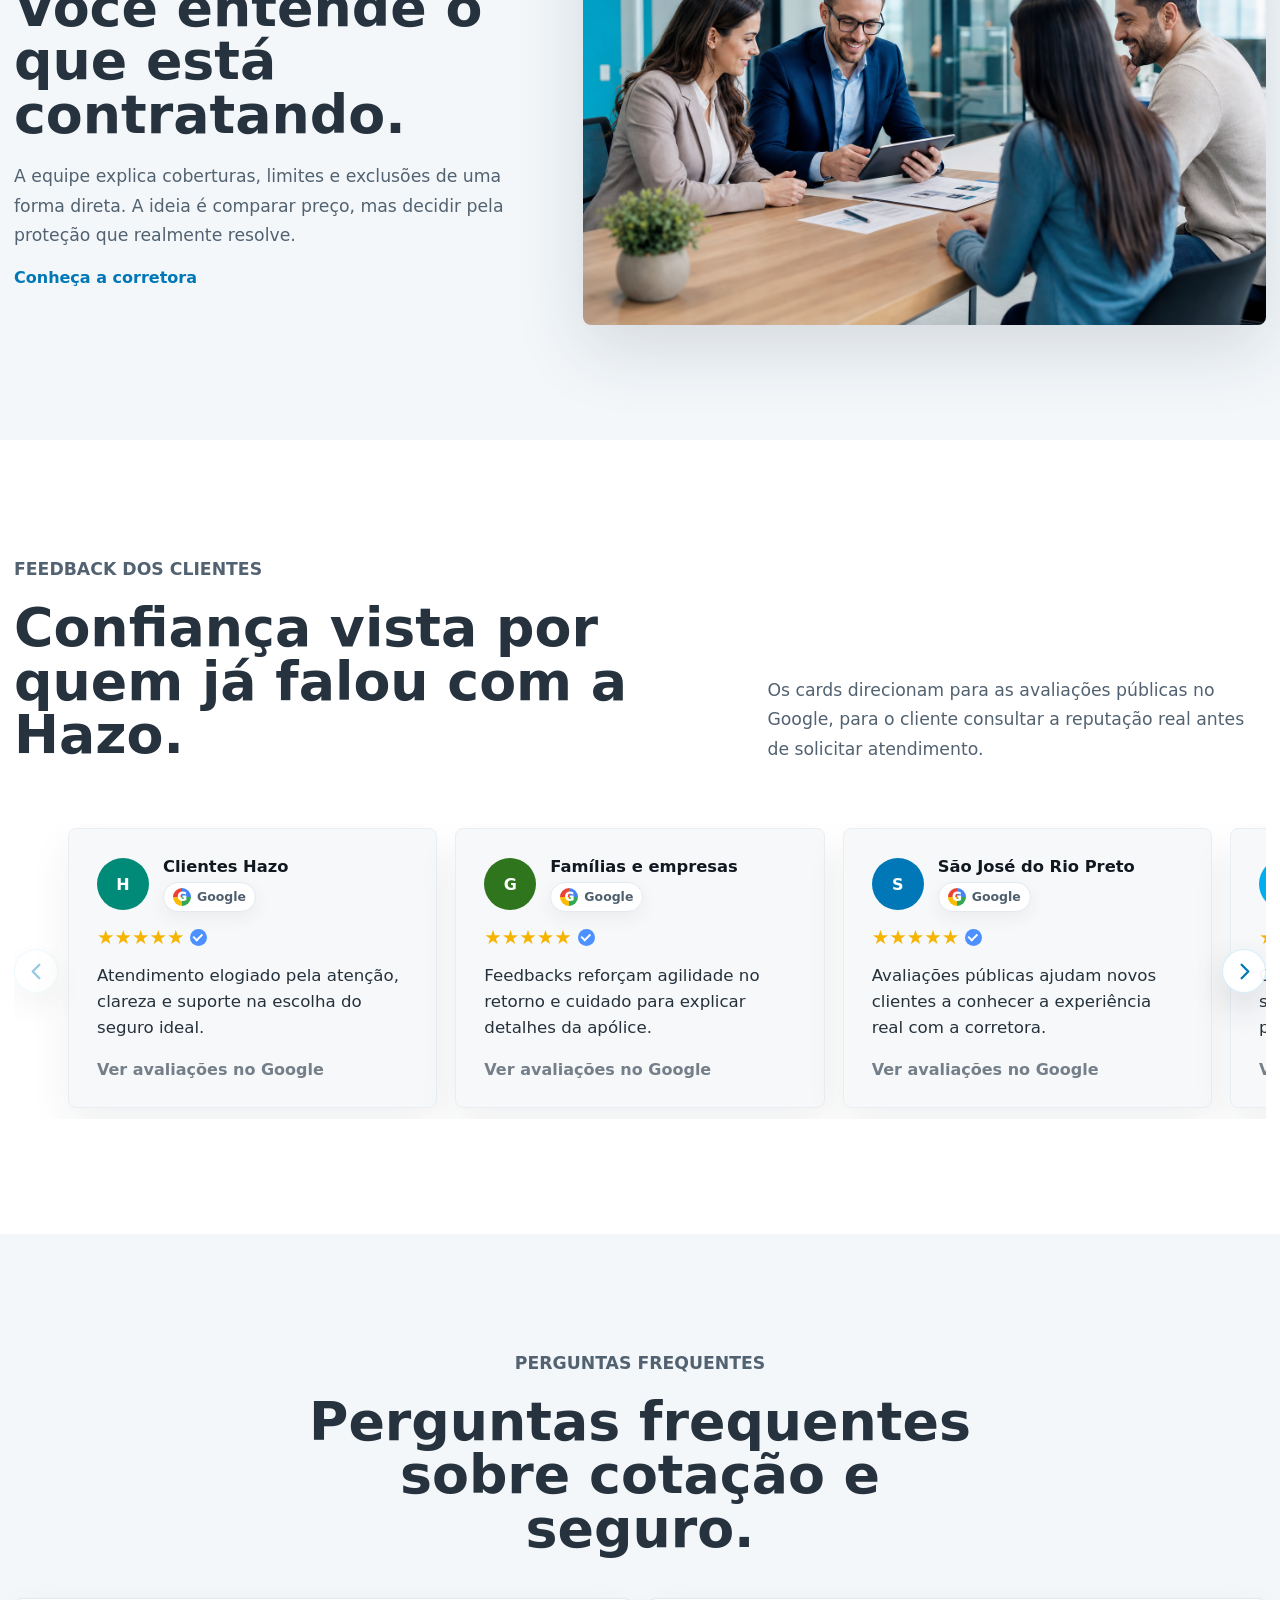
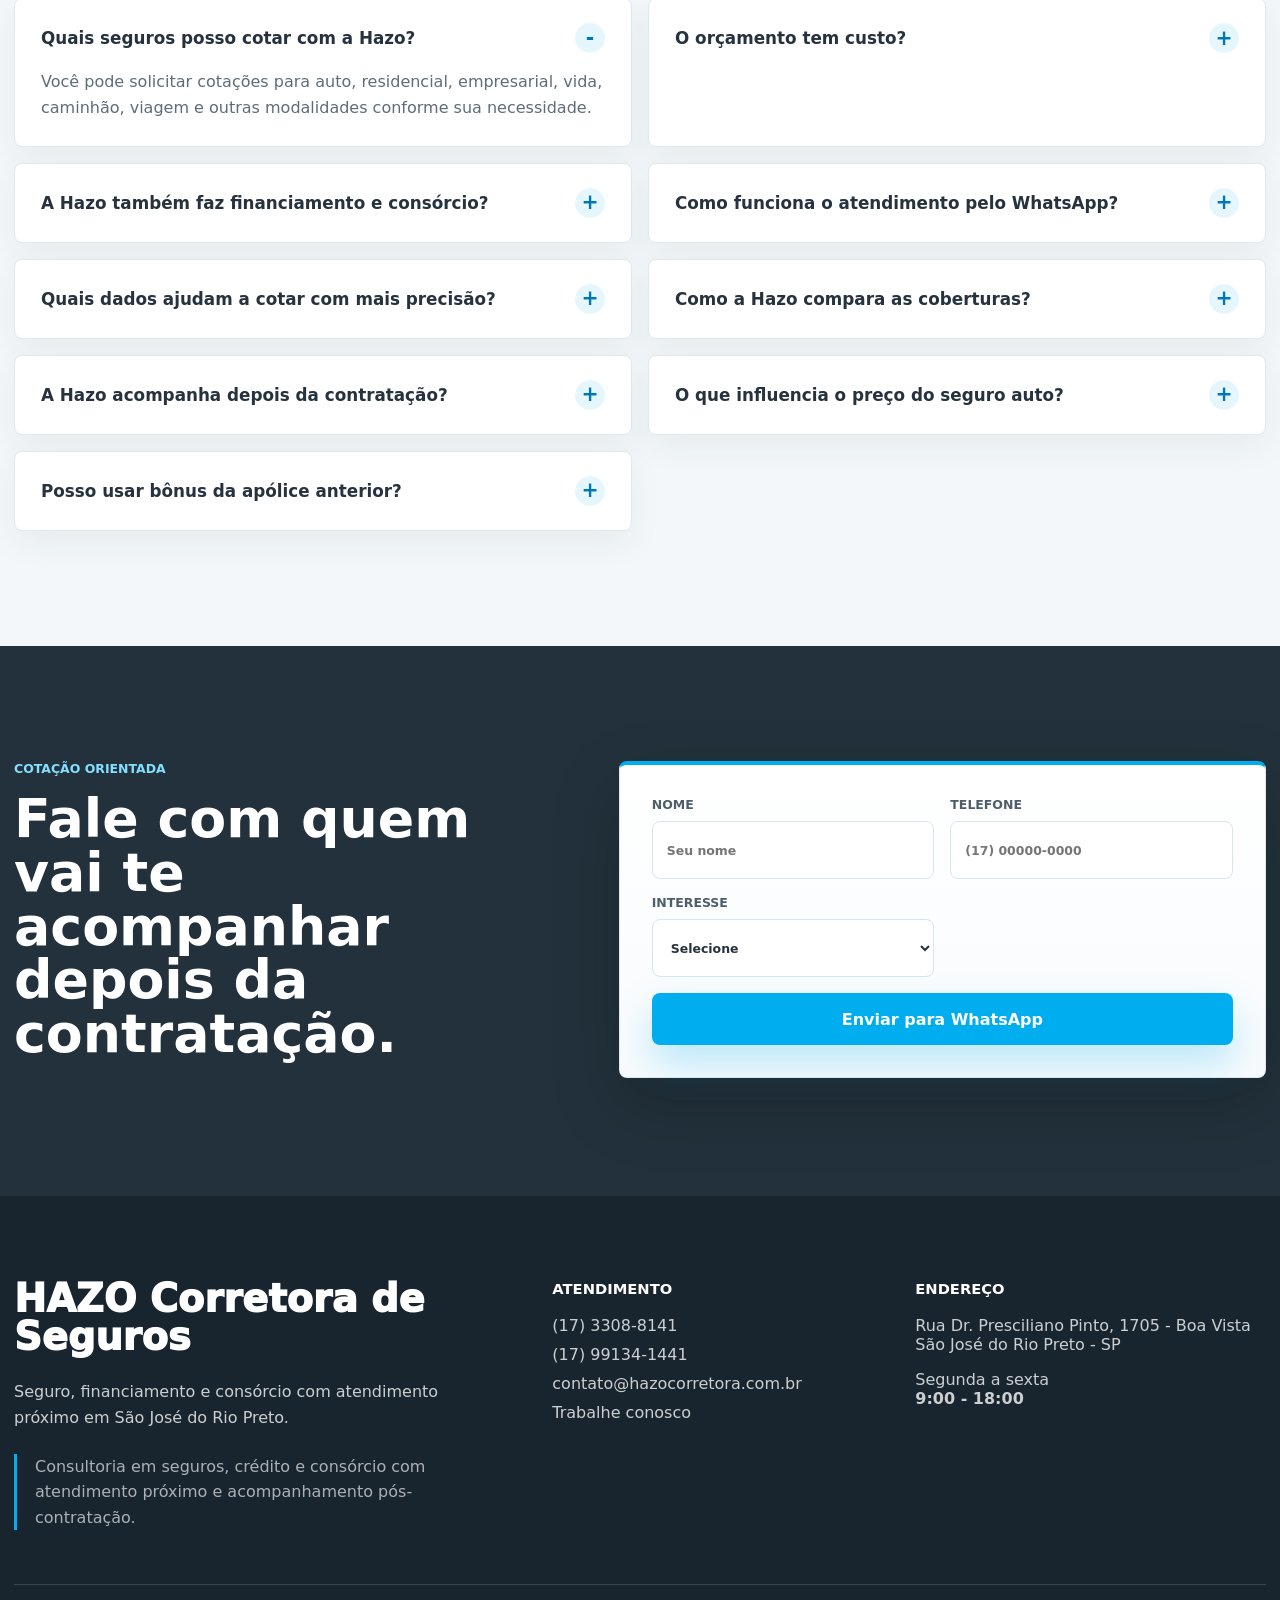
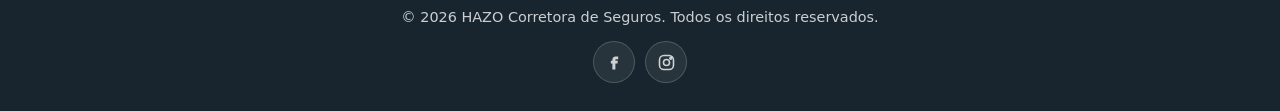
==== commit 682afddd: "Improve Hazo home and about sections" ====
--- a/index.html
+++ b/index.html
@@ -5,7 +5,7 @@
     <meta name="viewport" content="width=device-width, initial-scale=1">
     <title>Hazo Corretora de Seguros | Proteção sob medida</title>
     <meta name="description" content="Hazo Corretora de Seguros em São José do Rio Preto. Seguro auto, residencial, empresarial, vida, viagem, caminhão, financiamentos e consórcios.">
-    <link rel="stylesheet" href="styles.css?v=20260521-1">
+    <link rel="stylesheet" href="styles.css?v=20260521-3">
   </head>
   <body data-page="home">
     <header class="site-header" data-header>
@@ -36,7 +36,6 @@
         <div class="hero-shade"></div>
         <div class="container hero-grid">
           <div class="hero-copy">
-            <p class="eyebrow">Hazo Corretora de Seguros</p>
             <h1>Seguro claro para proteger o que move sua vida.</h1>
             <p>
               Atendimento humano, comparação entre seguradoras e explicação simples para
@@ -57,10 +56,6 @@
               <p class="eyebrow">Soluções</p>
               <h2 id="home-solutions">Uma corretora para cada plano importante.</h2>
             </div>
-            <p>
-              A Hazo organiza a cotação, traduz coberturas e acompanha você nos momentos
-              em que o seguro precisa sair do papel.
-            </p>
           </div>
           <div class="solution-grid">
             <a class="solution-card" href="seguros.html#auto">
@@ -110,28 +105,27 @@
               <h3>Empresarial</h3>
               <p>Coberturas para patrimônio, operação, equipamentos, vidros, eletrônicos e continuidade do negócio. Uma contratação pensada para reduzir riscos sem complicar sua gestão.</p>
             </a>
-            <a class="solution-card" href="financiamentos.html">
-              <span class="solution-badge" aria-hidden="true">
-                <svg viewBox="0 0 140 140">
-                  <path class="icon-soft" d="M22 42h96c6 0 11 5 11 11v57c0 6-5 11-11 11H22V42Z"/>
-                  <path class="icon-line" d="M21 43h98c6 0 10 4 10 10v57H21z"/>
-                  <path class="icon-line" d="M21 63h108"/>
-                  <path class="icon-line" d="M39 95h28"/>
-                  <path class="icon-fill" d="M94 21c8 6 17 9 27 10v17c0 15-10 28-27 38-17-10-27-23-27-38V31c10-1 19-4 27-10Z"/>
-                  <path class="icon-check" d="m83 47 8 8 18-21"/>
-                </svg>
-              </span>
-              <span class="solution-kicker">Compra planejada</span>
-              <h3>Financiamento Auto</h3>
-              <p>Simulação organizada para compra de veículo novo ou seminovo, reunindo valor, entrada, prazo e perfil de contato para acelerar o atendimento e evitar informações soltas.</p>
+            <a class="solution-card" href="seguros.html#vida">
+              <span class="solution-badge" aria-hidden="true">
+                <svg viewBox="0 0 140 140">
+                  <path class="icon-soft" d="M70 121s-44-27-50-62c-4-22 9-40 29-40 11 0 18 5 21 12 4-7 11-12 22-12 20 0 33 18 29 40-6 35-51 62-51 62Z"/>
+                  <path class="icon-line" d="M70 119s-43-27-50-62c-4-21 9-38 28-38 11 0 18 5 22 13 4-8 11-13 22-13 19 0 32 17 28 38-7 35-50 62-50 62Z"/>
+                  <path class="icon-line" d="M43 67h18l8-15 12 31 9-16h17"/>
+                  <path class="icon-fill" d="M95 18c8 6 17 9 27 10v16c0 15-10 28-27 38-17-10-27-23-27-38V28c10-1 19-4 27-10Z"/>
+                  <path class="icon-check" d="m83 43 8 8 18-21"/>
+                </svg>
+              </span>
+              <span class="solution-kicker">Proteção familiar</span>
+              <h3>Seguro de Vida</h3>
+              <p>Planejamento para proteger a renda da família em caso de morte, invalidez ou eventos graves, com análise de capital segurado, beneficiários e momento de vida.</p>
             </a>
             <a class="solution-card" href="consorcios.html">
               <span class="solution-badge" aria-hidden="true">
                 <svg viewBox="0 0 140 140">
-                  <path class="icon-soft" d="M70 126c30 0 54-24 54-54S100 18 70 18 16 42 16 72s24 54 54 54Z"/>
-                  <circle class="icon-line" cx="53" cy="55" r="24"/>
-                  <path class="icon-line" d="m72 74 39 39"/>
-                  <path class="icon-line" d="m96 98 13-13m-2 25 13-13"/>
+                  <path class="icon-soft" d="M24 40h92c7 0 12 5 12 12v57c0 7-5 12-12 12H24c-7 0-12-5-12-12V52c0-7 5-12 12-12Z"/>
+                  <path class="icon-line" d="M17 45h106v72H17z"/>
+                  <path class="icon-line" d="m19 49 51 40 51-40"/>
+                  <path class="icon-line" d="m48 86-27 27m71-27 27 27"/>
                   <path class="icon-fill" d="M92 20c8 6 17 9 27 10v16c0 15-10 28-27 38-17-10-27-23-27-38V30c10-1 19-4 27-10Z"/>
                   <path class="icon-check" d="m80 45 9 9 17-21"/>
                 </svg>
@@ -167,39 +161,19 @@
             <p>Uma cotação bem feita compara cobertura, franquia, assistência e custo-benefício antes de falar em preço.</p>
           </div>
           <div class="partner-logo-grid" aria-label="Seguradoras parceiras">
-            <span class="partner-logo-card porto">Porto Seguro</span>
-            <span class="partner-logo-card itau">Itaú</span>
-            <span class="partner-logo-card hdi">HDI Seguros</span>
-            <span class="partner-logo-card liberty">Liberty Seguros</span>
-            <span class="partner-logo-card mapfre">MAPFRE</span>
-            <span class="partner-logo-card azul">Azul Seguros</span>
-            <span class="partner-logo-card bradesco">Bradesco Seguros</span>
-            <span class="partner-logo-card chubb">Chubb Seguros</span>
-            <span class="partner-logo-card zurich">Zurich</span>
-            <span class="partner-logo-card sulamerica">SulAmérica</span>
-            <span class="partner-logo-card tokio">Tokio Marine</span>
-            <span class="partner-logo-card allianz">Allianz</span>
-          </div>
-        </div>
-      </section>
-
-      <section class="quote-guide">
-        <div class="container quote-guide-grid">
-          <article>
-            <span>01</span>
-            <h3>Dados certos desde o início</h3>
-            <p>CPF, dados do veículo, perfil de uso e apólice anterior quando houver ajudam a montar uma cotação mais precisa.</p>
-          </article>
-          <article>
-            <span>02</span>
-            <h3>Comparação de coberturas</h3>
-            <p>A análise considera preço, franquia, terceiros, carro reserva, assistência 24h, vidros e condições de renovação.</p>
-          </article>
-          <article>
-            <span>03</span>
-            <h3>Acompanhamento depois da contratação</h3>
-            <p>A Hazo acompanha dúvidas, endossos, renovação e orientação em sinistro para manter a proteção em dia.</p>
-          </article>
+            <span class="partner-logo-card porto"><span class="logo-symbol">P</span><span>Porto Seguro</span></span>
+            <span class="partner-logo-card itau"><span class="logo-symbol">Itaú</span></span>
+            <span class="partner-logo-card hdi"><span class="logo-symbol">HDI</span><span>Seguros</span></span>
+            <span class="partner-logo-card liberty"><span class="logo-symbol">Liberty</span><span>Seguros</span></span>
+            <span class="partner-logo-card mapfre"><span class="logo-symbol">MAPFRE</span><span>Seguros</span></span>
+            <span class="partner-logo-card azul"><span class="logo-symbol">Azul</span><span>Seguros</span></span>
+            <span class="partner-logo-card bradesco"><span class="logo-symbol">Bradesco</span><span>Seguros</span></span>
+            <span class="partner-logo-card chubb"><span class="logo-symbol">Chubb</span><span>Seguros</span></span>
+            <span class="partner-logo-card zurich"><span class="logo-symbol">Zurich</span></span>
+            <span class="partner-logo-card sulamerica"><span class="logo-symbol">SulAmérica</span></span>
+            <span class="partner-logo-card tokio"><span class="logo-symbol">Tokio Marine</span></span>
+            <span class="partner-logo-card allianz"><span class="logo-symbol">Allianz</span></span>
+          </div>
         </div>
       </section>
 
@@ -238,7 +212,7 @@
               <a class="review-card" href="https://www.google.com/maps/search/?api=1&query=Hazo%20Corretora%20de%20Seguros%20Sao%20Jose%20do%20Rio%20Preto" target="_blank" rel="noreferrer">
                 <div class="review-head">
                   <span class="review-avatar">H</span>
-                  <div><strong>Clientes Hazo</strong><span>Google Reviews</span></div>
+                  <div><strong>Clientes Hazo</strong><span class="google-badge"><span class="google-g">G</span> Google</span></div>
                 </div>
                 <div class="review-stars" aria-label="Avaliação cinco estrelas">&#9733;&#9733;&#9733;&#9733;&#9733;<span class="verified-dot"></span></div>
                 <p>Atendimento elogiado pela atenção, clareza e suporte na escolha do seguro ideal.</p>
@@ -247,7 +221,7 @@
               <a class="review-card" href="https://www.google.com/maps/search/?api=1&query=Hazo%20Corretora%20de%20Seguros%20Sao%20Jose%20do%20Rio%20Preto" target="_blank" rel="noreferrer">
                 <div class="review-head">
                   <span class="review-avatar review-avatar-alt">G</span>
-                  <div><strong>Famílias e empresas</strong><span>Google Reviews</span></div>
+                  <div><strong>Famílias e empresas</strong><span class="google-badge"><span class="google-g">G</span> Google</span></div>
                 </div>
                 <div class="review-stars" aria-label="Avaliação cinco estrelas">&#9733;&#9733;&#9733;&#9733;&#9733;<span class="verified-dot"></span></div>
                 <p>Feedbacks reforçam agilidade no retorno e cuidado para explicar detalhes da apólice.</p>
@@ -256,7 +230,7 @@
               <a class="review-card" href="https://www.google.com/maps/search/?api=1&query=Hazo%20Corretora%20de%20Seguros%20Sao%20Jose%20do%20Rio%20Preto" target="_blank" rel="noreferrer">
                 <div class="review-head">
                   <span class="review-avatar review-avatar-mark">S</span>
-                  <div><strong>São José do Rio Preto</strong><span>Google Reviews</span></div>
+                  <div><strong>São José do Rio Preto</strong><span class="google-badge"><span class="google-g">G</span> Google</span></div>
                 </div>
                 <div class="review-stars" aria-label="Avaliação cinco estrelas">&#9733;&#9733;&#9733;&#9733;&#9733;<span class="verified-dot"></span></div>
                 <p>Avaliações públicas ajudam novos clientes a conhecer a experiência real com a corretora.</p>
@@ -265,7 +239,7 @@
               <a class="review-card" href="https://www.google.com/maps/search/?api=1&query=Hazo%20Corretora%20de%20Seguros%20Sao%20Jose%20do%20Rio%20Preto" target="_blank" rel="noreferrer">
                 <div class="review-head">
                   <span class="review-avatar review-avatar-blue">A</span>
-                  <div><strong>Atendimento consultivo</strong><span>Google Reviews</span></div>
+                  <div><strong>Atendimento consultivo</strong><span class="google-badge"><span class="google-g">G</span> Google</span></div>
                 </div>
                 <div class="review-stars" aria-label="Avaliação cinco estrelas">&#9733;&#9733;&#9733;&#9733;&#9733;<span class="verified-dot"></span></div>
                 <p>Clientes valorizam a explicação clara sobre coberturas, franquias e próximos passos.</p>
@@ -274,7 +248,7 @@
               <a class="review-card" href="https://www.google.com/maps/search/?api=1&query=Hazo%20Corretora%20de%20Seguros%20Sao%20Jose%20do%20Rio%20Preto" target="_blank" rel="noreferrer">
                 <div class="review-head">
                   <span class="review-avatar review-avatar-dark">5</span>
-                  <div><strong>Experiência cinco estrelas</strong><span>Google Reviews</span></div>
+                  <div><strong>Experiência cinco estrelas</strong><span class="google-badge"><span class="google-g">G</span> Google</span></div>
                 </div>
                 <div class="review-stars" aria-label="Avaliação cinco estrelas">&#9733;&#9733;&#9733;&#9733;&#9733;<span class="verified-dot"></span></div>
                 <p>Uma experiência pensada para quem quer comparar opções sem perder o lado humano.</p>
@@ -290,12 +264,11 @@
 
       <section class="section faq-section" aria-labelledby="home-faq">
         <div class="container">
-          <div class="section-heading split-heading">
+          <div class="section-heading centered-heading">
             <div>
               <p class="eyebrow">Perguntas frequentes</p>
-              <h2 id="home-faq">Dúvidas comuns antes de cotar.</h2>
-            </div>
-            <p>Respostas rápidas para deixar o primeiro contato mais simples e objetivo.</p>
+              <h2 id="home-faq">Perguntas frequentes sobre cotação e seguro.</h2>
+            </div>
           </div>
           <div class="faq-grid">
             <details class="faq-item" open>
@@ -313,6 +286,26 @@
             <details class="faq-item">
               <summary>Como funciona o atendimento pelo WhatsApp?</summary>
               <p>Os formulários do site já montam uma mensagem com os principais dados. Assim a conversa começa mais completa e a equipe consegue orientar com mais agilidade.</p>
+            </details>
+            <details class="faq-item">
+              <summary>Quais dados ajudam a cotar com mais precisão?</summary>
+              <p>CPF, dados do veículo, perfil de uso e apólice anterior quando houver ajudam a montar uma cotação mais precisa.</p>
+            </details>
+            <details class="faq-item">
+              <summary>Como a Hazo compara as coberturas?</summary>
+              <p>A análise considera preço, franquia, terceiros, carro reserva, assistência 24h, vidros e condições de renovação.</p>
+            </details>
+            <details class="faq-item">
+              <summary>A Hazo acompanha depois da contratação?</summary>
+              <p>Sim. A equipe acompanha dúvidas, endossos, renovação e orientação em sinistro para manter a proteção em dia.</p>
+            </details>
+            <details class="faq-item">
+              <summary>O que influencia o preço do seguro auto?</summary>
+              <p>Perfil do condutor, região, uso do veículo, histórico, modelo, ano, franquia e coberturas escolhidas influenciam diretamente o valor.</p>
+            </details>
+            <details class="faq-item">
+              <summary>Posso usar bônus da apólice anterior?</summary>
+              <p>Quando existe bônus válido, ele pode ser analisado na cotação para melhorar as condições, conforme regras de cada seguradora.</p>
             </details>
           </div>
         </div>
@@ -373,6 +366,6 @@
     </footer>
 
     <a class="floating-whatsapp" href="https://wa.me/5517991341441" target="_blank" rel="noreferrer" aria-label="Chamar no WhatsApp"><svg class="icon-whatsapp" viewBox="0 0 24 24" aria-hidden="true"><path d="M12.04 2.5A9.43 9.43 0 0 0 4.1 17.02L3 21.5l4.6-1.06a9.43 9.43 0 1 0 4.44-17.94Zm0 16.93a7.48 7.48 0 0 1-3.82-1.05l-.27-.16-2.73.63.65-2.65-.18-.28a7.47 7.47 0 1 1 6.35 3.51Zm4.13-5.6c-.23-.12-1.35-.67-1.56-.74-.2-.08-.36-.12-.51.12-.15.23-.59.74-.72.89-.13.15-.27.17-.5.06-.23-.12-.97-.36-1.84-1.14-.68-.61-1.14-1.36-1.28-1.59-.13-.23-.01-.35.1-.47.11-.1.23-.27.35-.4.11-.14.15-.24.23-.39.08-.15.04-.29-.02-.4-.06-.12-.51-1.24-.7-1.7-.19-.45-.38-.39-.52-.4h-.44c-.15 0-.4.06-.61.29-.21.23-.8.78-.8 1.9s.82 2.2.93 2.35c.11.15 1.61 2.45 3.9 3.43.55.24.97.38 1.3.48.55.18 1.05.15 1.44.09.44-.07 1.35-.55 1.54-1.08.19-.53.19-.99.13-1.08-.06-.1-.21-.16-.44-.28Z"/></svg><span>WhatsApp</span></a>
-    <script src="script.js?v=20260521-1"></script>
+    <script src="script.js?v=20260521-2"></script>
   </body>
 </html>
--- a/styles.css
+++ b/styles.css
@@ -254,6 +254,7 @@
 .solution-card,
 .review-card,
 .faq-item {
+  min-width: 0;
   text-align: left;
 }
 
@@ -271,6 +272,7 @@
 h3,
 p {
   margin-top: 0;
+  overflow-wrap: break-word;
 }
 
 h1 {
@@ -603,7 +605,10 @@
 }
 
 .partner-logo-card {
-  display: grid;
+  display: flex;
+  flex-direction: column;
+  align-items: center;
+  justify-content: center;
   place-items: center;
   min-height: 104px;
   padding: 18px;
@@ -618,18 +623,49 @@
   box-shadow: 0 18px 44px rgba(27, 45, 58, 0.07);
 }
 
-.partner-logo-card.porto { color: #008ad2; }
-.partner-logo-card.itau { color: #233e91; }
-.partner-logo-card.hdi { color: #06a85f; }
-.partner-logo-card.liberty { color: #17315d; }
-.partner-logo-card.mapfre { color: #e0332f; }
-.partner-logo-card.azul { color: #004b8d; }
-.partner-logo-card.bradesco { color: #d7192a; }
-.partner-logo-card.chubb { color: #00427a; }
-.partner-logo-card.zurich { color: #006cb7; }
-.partner-logo-card.sulamerica { color: #f58220; }
-.partner-logo-card.tokio { color: #177a5b; }
-.partner-logo-card.allianz { color: #005baa; }
+.partner-logo-card span:last-child:not(.logo-symbol) {
+  margin-top: 4px;
+  font-size: 0.78rem;
+  font-weight: 850;
+  color: #5f6e7b;
+}
+
+.logo-symbol {
+  display: inline-flex;
+  align-items: center;
+  justify-content: center;
+  min-width: 76px;
+  min-height: 42px;
+  font-size: 1.28rem;
+  font-weight: 950;
+  line-height: 1;
+}
+
+.partner-logo-card.porto .logo-symbol {
+  border-radius: 8px;
+  background: #009fe3;
+  color: #ffffff;
+}
+
+.partner-logo-card.itau .logo-symbol {
+  min-width: 86px;
+  min-height: 58px;
+  border-radius: 14px;
+  background: #233e91;
+  color: #ffe600;
+  font-size: 1.42rem;
+}
+
+.partner-logo-card.hdi .logo-symbol { color: #05a957; font-size: 2rem; }
+.partner-logo-card.liberty .logo-symbol { color: #17315d; }
+.partner-logo-card.mapfre .logo-symbol { color: #e0332f; font-size: 1.52rem; }
+.partner-logo-card.azul .logo-symbol { background: #004b8d; color: #ffffff; border-radius: 2px; }
+.partner-logo-card.bradesco .logo-symbol { color: #d7192a; }
+.partner-logo-card.chubb .logo-symbol { color: #00427a; font-size: 1.56rem; }
+.partner-logo-card.zurich .logo-symbol { color: #006cb7; font-size: 1.56rem; }
+.partner-logo-card.sulamerica .logo-symbol { color: #f58220; font-size: 1.38rem; }
+.partner-logo-card.tokio .logo-symbol { color: #177a5b; font-size: 1.22rem; }
+.partner-logo-card.allianz .logo-symbol { color: #005baa; font-size: 1.48rem; }
 
 .quote-guide {
   padding: 0 0 clamp(66px, 8vw, 112px);
@@ -799,6 +835,35 @@
   font-size: 0.92rem;
 }
 
+.google-badge {
+  display: inline-flex !important;
+  align-items: center;
+  gap: 6px;
+  width: fit-content;
+  margin-top: 5px !important;
+  padding: 5px 9px;
+  border: 1px solid #e4e9ef;
+  border-radius: 999px;
+  background: #ffffff;
+  color: #4f5f6d !important;
+  font-size: 0.78rem !important;
+  font-weight: 850;
+  box-shadow: 0 6px 18px rgba(27, 45, 58, 0.06);
+}
+
+.google-g {
+  display: inline-grid !important;
+  place-items: center;
+  width: 18px;
+  height: 18px;
+  margin: 0 !important;
+  border-radius: 50%;
+  background: conic-gradient(#4285f4 0 25%, #34a853 0 50%, #fbbc05 0 75%, #ea4335 0);
+  color: #ffffff !important;
+  font-size: 0.72rem !important;
+  font-weight: 950;
+}
+
 .review-avatar {
   display: grid;
   place-items: center;
@@ -981,27 +1046,43 @@
 .compact-form input,
 .compact-form select,
 .professional-form input,
-.professional-form select {
+.professional-form select,
+.professional-form textarea {
   width: 100%;
-  height: 58px;
   border: 1px solid #d7e6ee;
   border-radius: 8px;
   background: #ffffff;
   color: var(--ink);
-  padding: 0 14px;
   outline: none;
   box-shadow: inset 0 1px 0 rgba(255, 255, 255, 0.75);
+}
+
+.compact-form input,
+.compact-form select,
+.professional-form input,
+.professional-form select {
+  height: 58px;
+  padding: 0 14px;
+}
+
+.professional-form textarea {
+  min-height: 130px;
+  resize: vertical;
+  padding: 16px 14px;
+  line-height: 1.5;
 }
 
 .compact-form input:focus,
 .compact-form select:focus,
 .professional-form input:focus,
-.professional-form select:focus {
+.professional-form select:focus,
+.professional-form textarea:focus {
   border-color: var(--blue);
   box-shadow: 0 0 0 4px rgba(0, 174, 239, 0.18);
 }
 
 .compact-form button,
+.professional-form button,
 .full-field {
   grid-column: 1 / -1;
 }
@@ -1254,7 +1335,7 @@
 }
 
 .about-cta-content {
-  max-width: 900px;
+  max-width: 980px;
 }
 
 .about-cta-content p {
@@ -1287,6 +1368,11 @@
   font-size: 0.76rem;
   font-weight: 950;
   text-transform: uppercase;
+}
+
+.about-form {
+  margin-top: 28px;
+  box-shadow: 0 24px 66px rgba(27, 45, 58, 0.12);
 }
 
 .reveal-on-scroll {
@@ -1912,14 +1998,30 @@
   }
 
   .partner-logo-card {
+    min-width: 0;
     min-height: 86px;
     padding: 14px 10px;
     font-size: 0.92rem;
+    overflow: hidden;
   }
 
   .solution-card {
+    width: 100%;
+    max-width: 100%;
     min-height: 0;
     padding: 30px 22px 26px;
+  }
+
+  .hero-copy,
+  .section-heading,
+  .partners-heading,
+  .solution-card,
+  .review-card,
+  .faq-item,
+  .mvv-item {
+    width: 100%;
+    max-width: 100%;
+    overflow-wrap: anywhere;
   }
 
   .solution-badge {
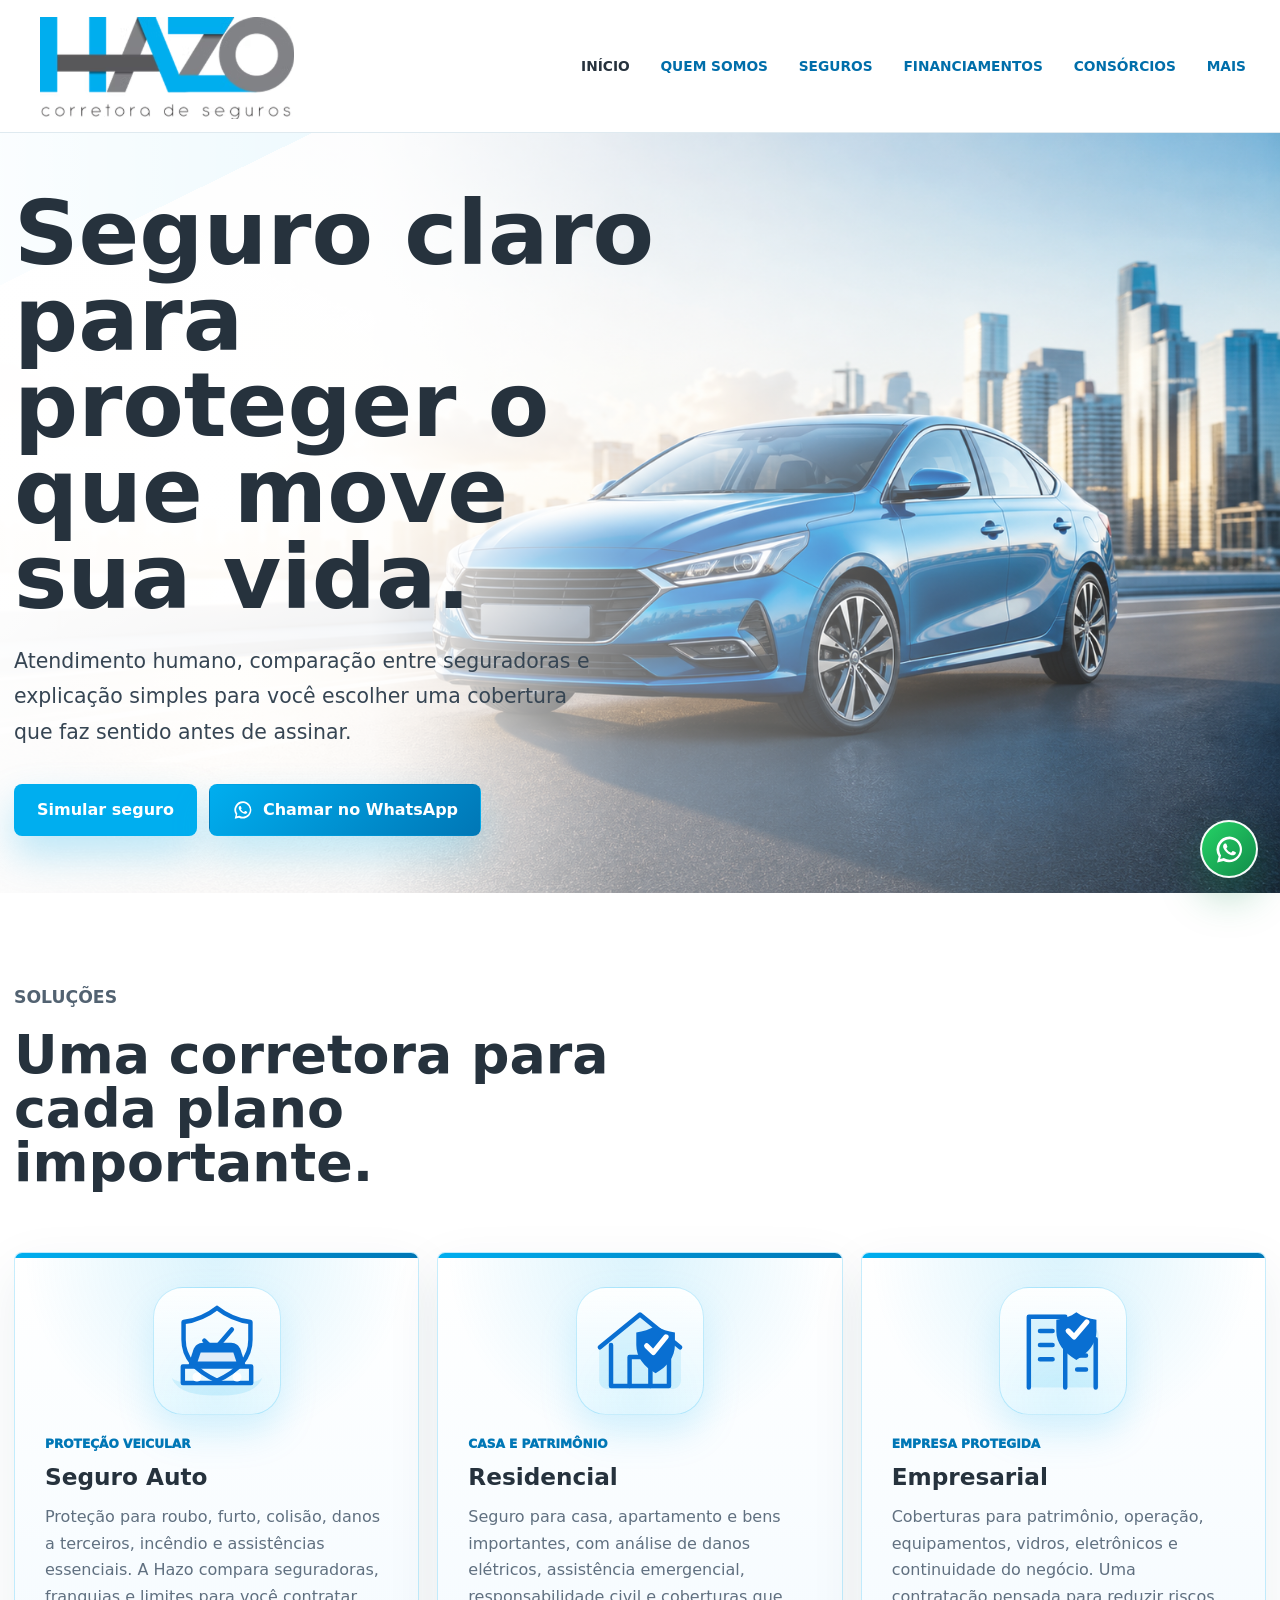
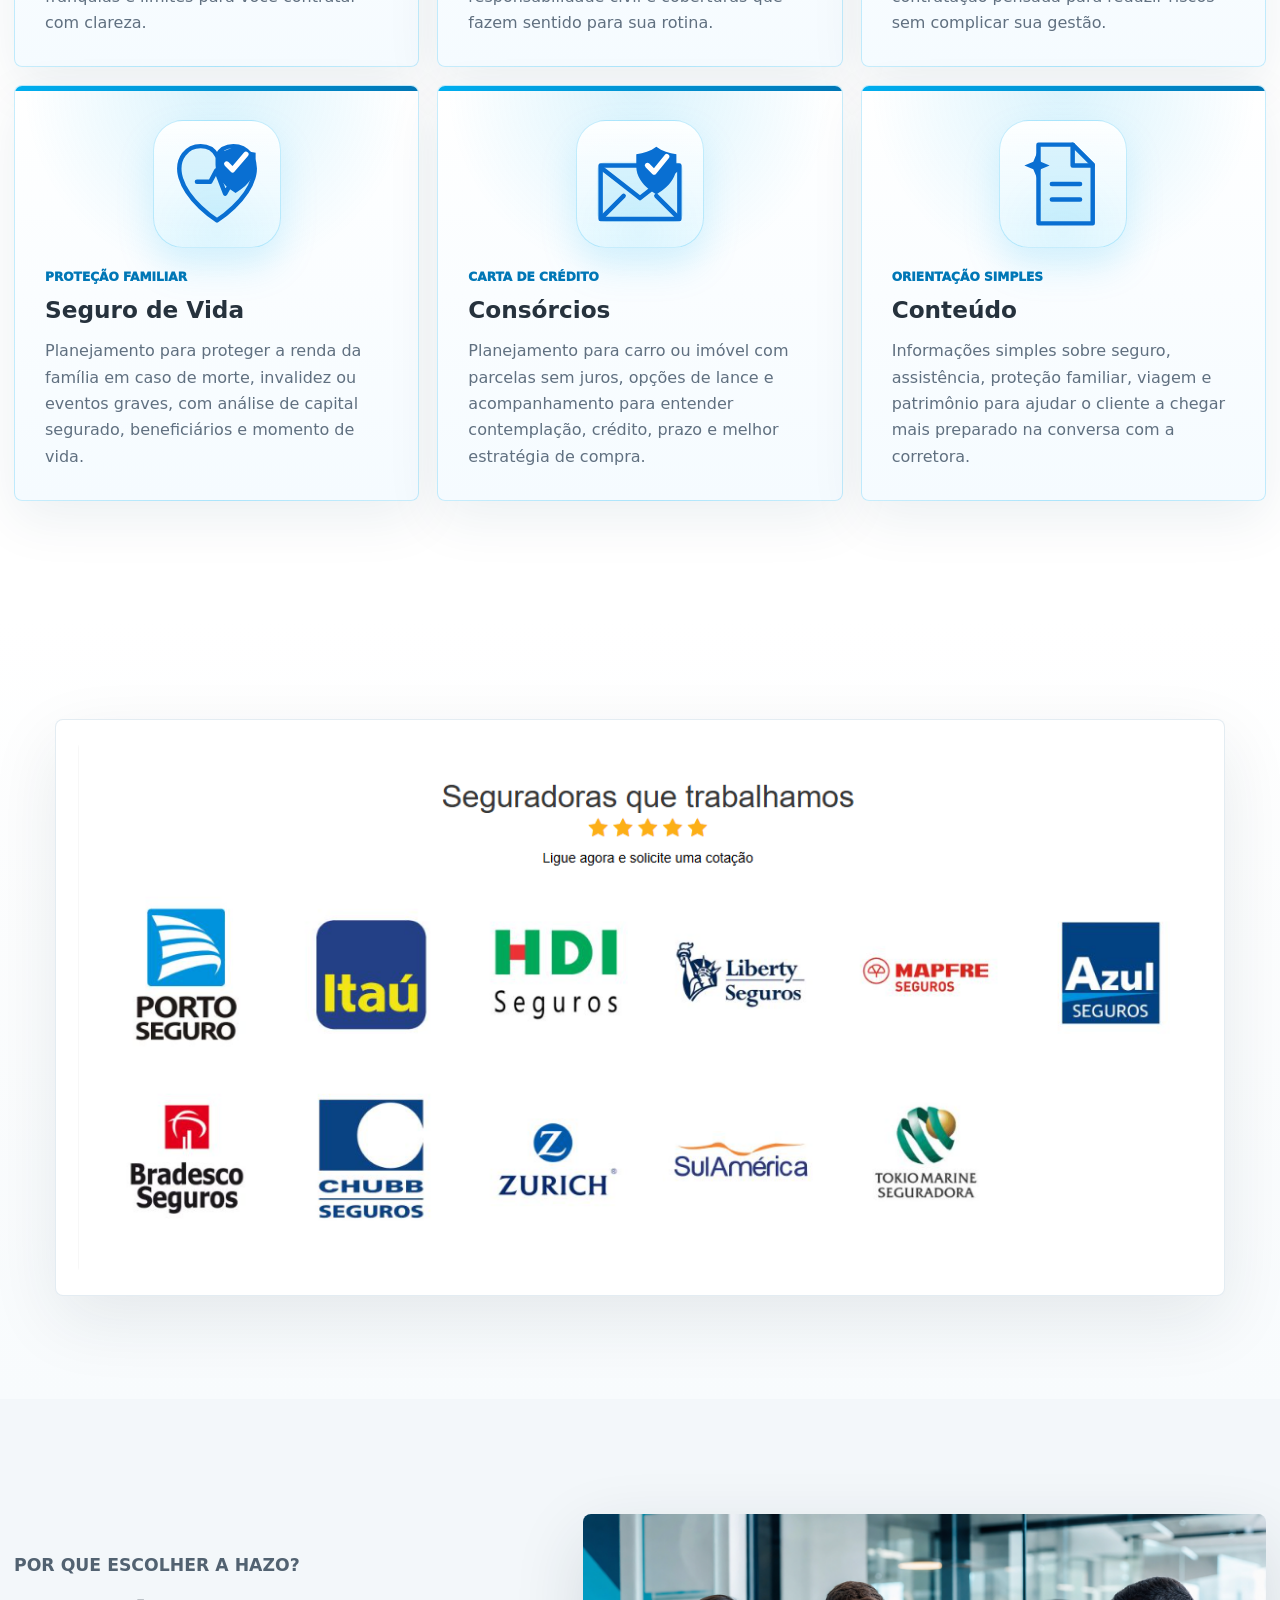
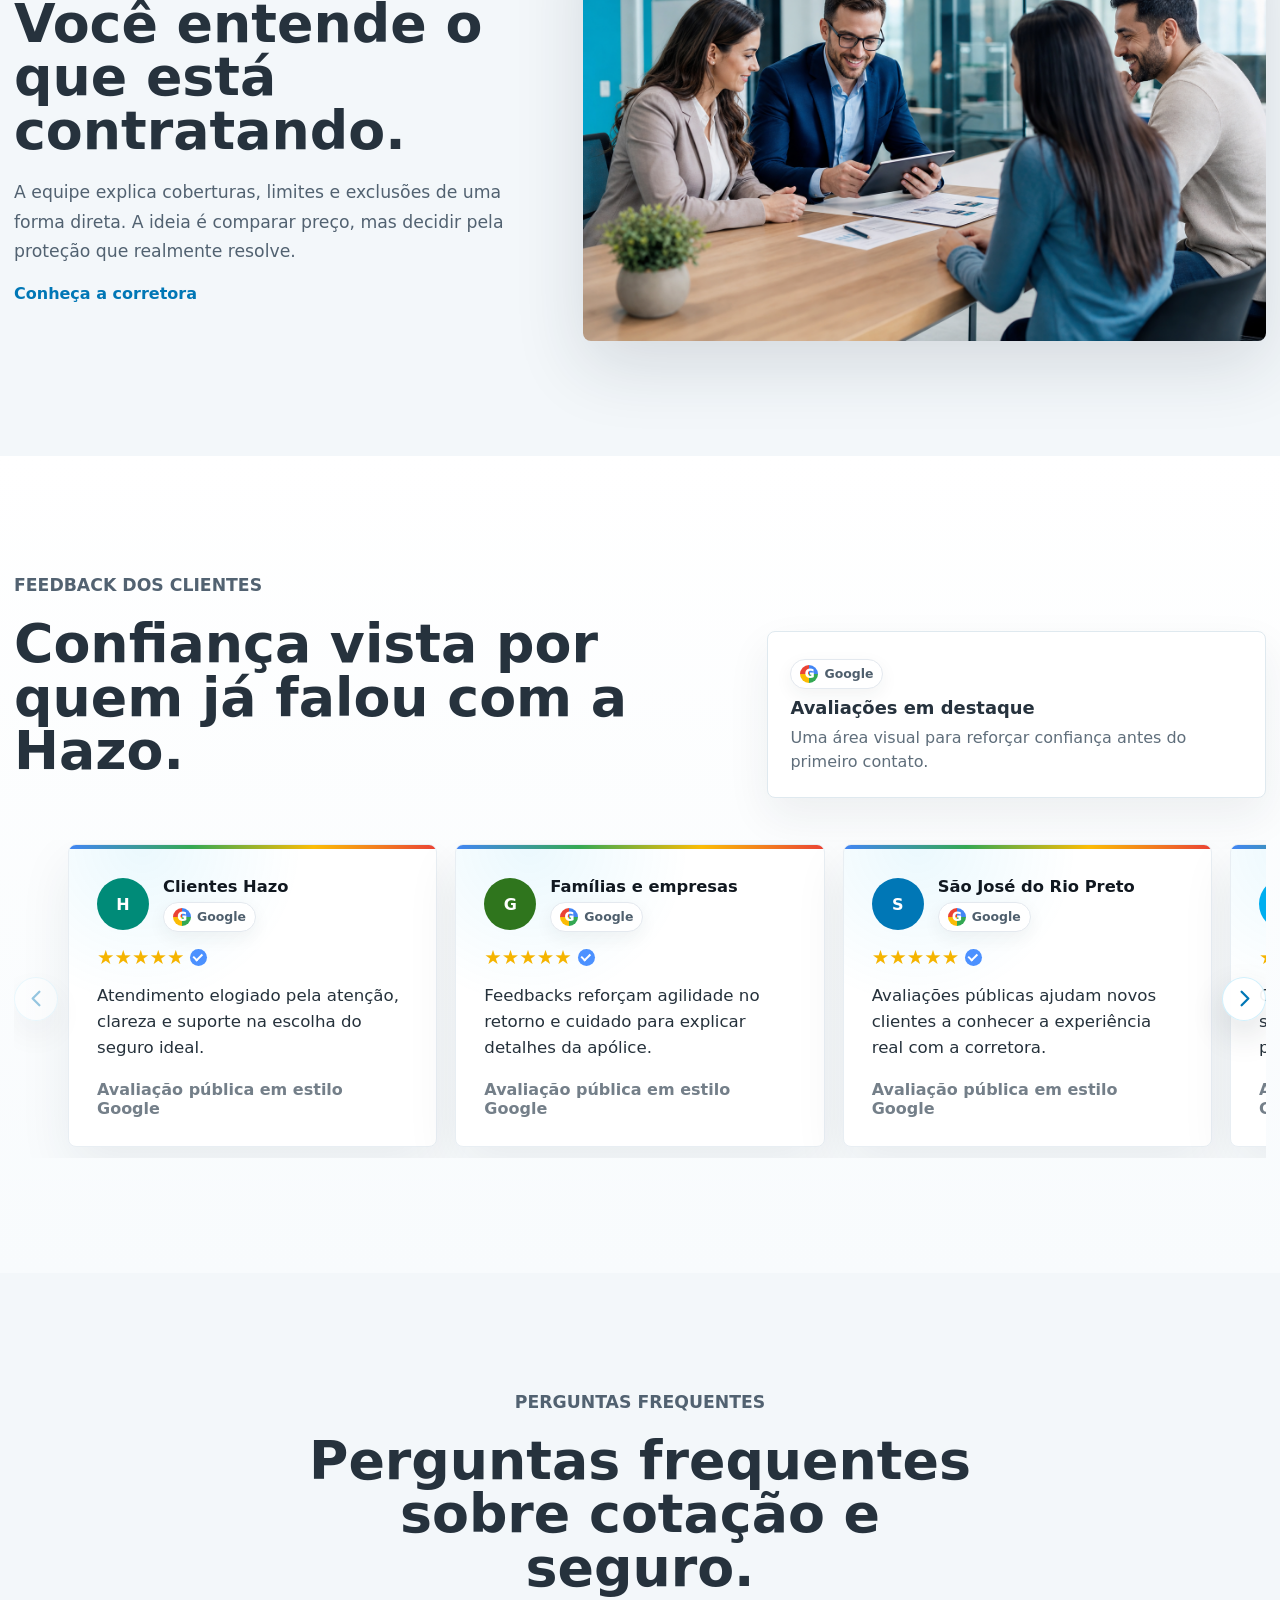
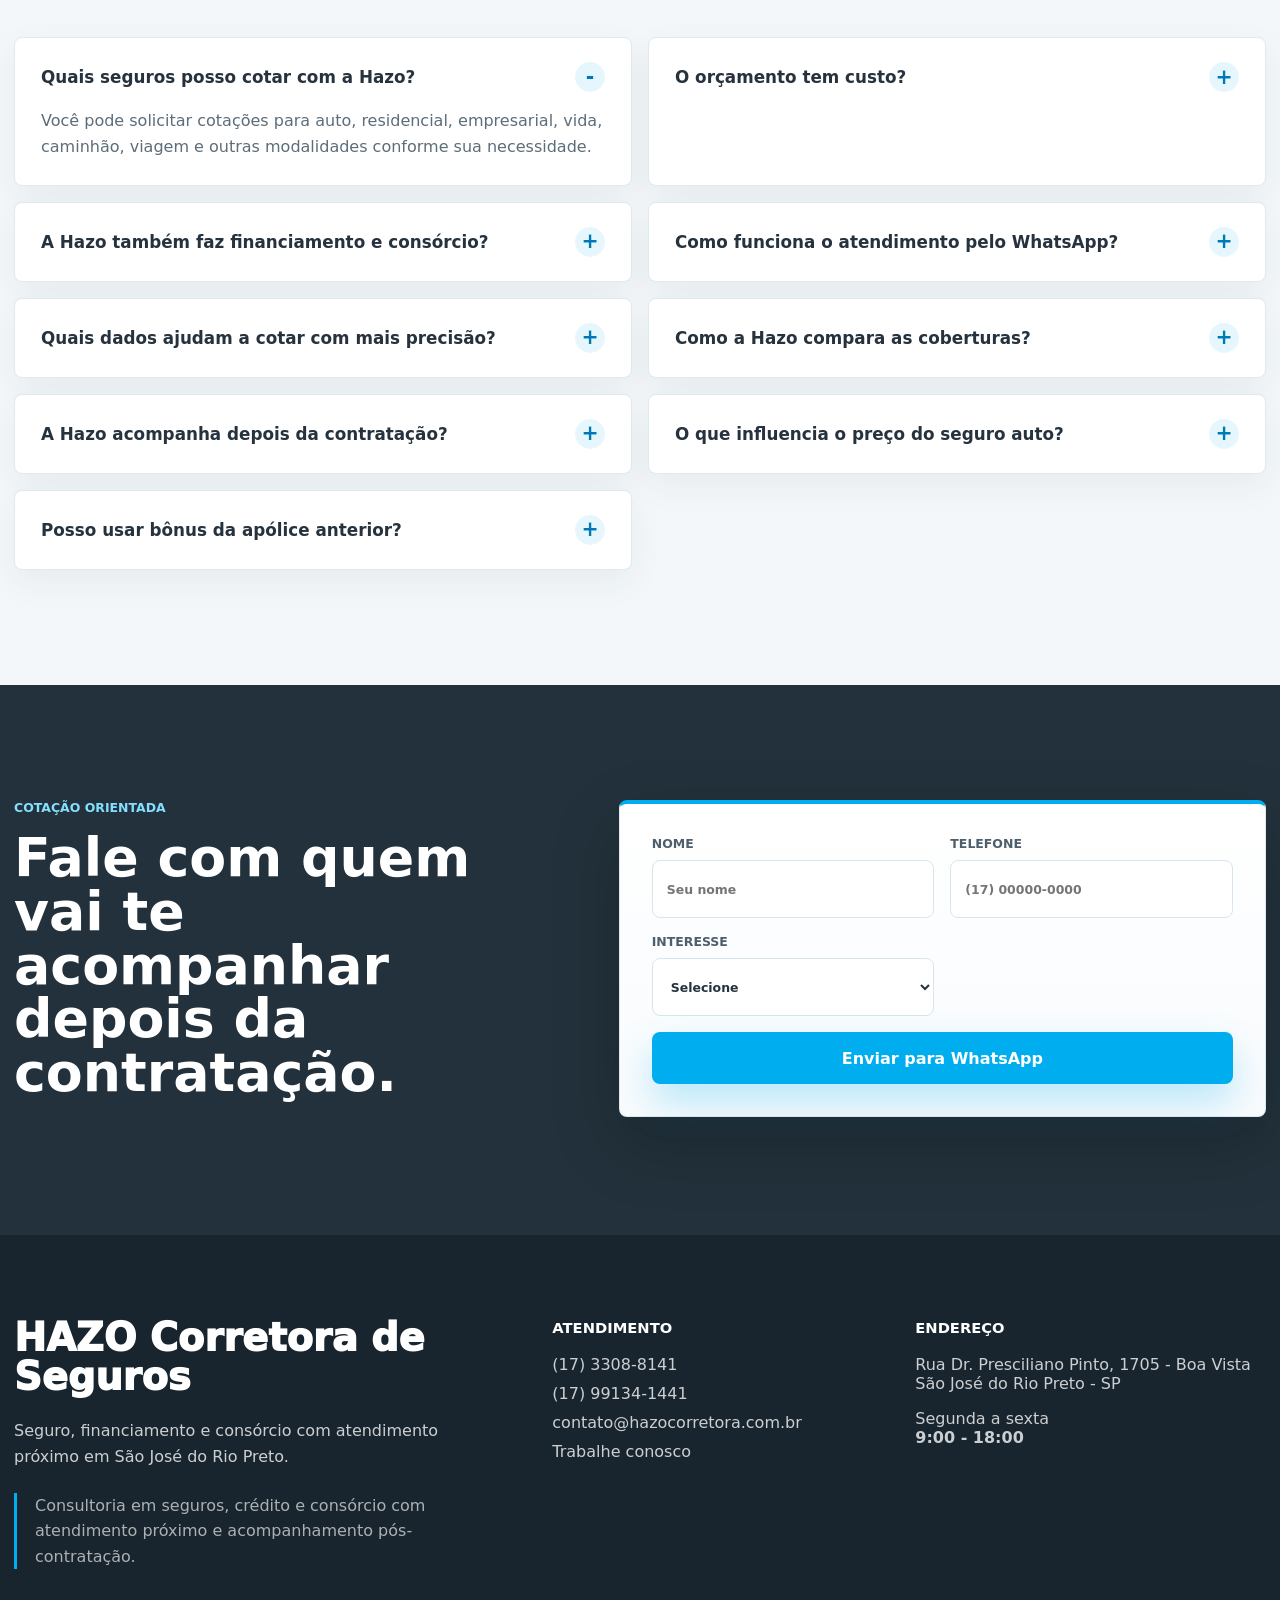
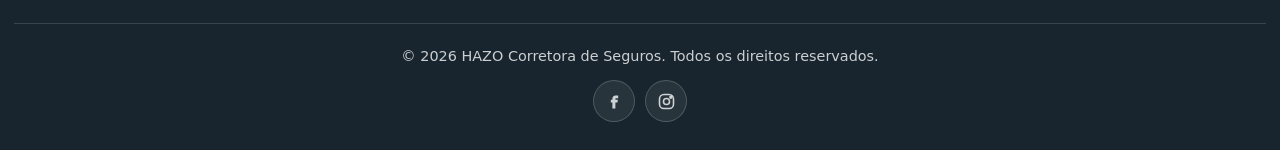
==== commit f815a9c0: "Polish partner logos and feedback" ====
--- a/index.html
+++ b/index.html
@@ -5,7 +5,7 @@
     <meta name="viewport" content="width=device-width, initial-scale=1">
     <title>Hazo Corretora de Seguros | Proteção sob medida</title>
     <meta name="description" content="Hazo Corretora de Seguros em São José do Rio Preto. Seguro auto, residencial, empresarial, vida, viagem, caminhão, financiamentos e consórcios.">
-    <link rel="stylesheet" href="styles.css?v=20260521-3">
+    <link rel="stylesheet" href="styles.css?v=20260522-2">
   </head>
   <body data-page="home">
     <header class="site-header" data-header>
@@ -152,27 +152,10 @@
         </div>
       </section>
 
-      <section class="partners-band" aria-labelledby="home-partners">
+      <section class="partners-band" aria-label="Seguradoras parceiras">
         <div class="container">
-          <div class="partners-heading">
-            <p class="eyebrow">Principais parceiros</p>
-            <h2 id="home-partners">Seguradoras que a Hazo consulta para você.</h2>
-            <div class="partners-stars" aria-label="Avaliação cinco estrelas">★★★★★</div>
-            <p>Uma cotação bem feita compara cobertura, franquia, assistência e custo-benefício antes de falar em preço.</p>
-          </div>
-          <div class="partner-logo-grid" aria-label="Seguradoras parceiras">
-            <span class="partner-logo-card porto"><span class="logo-symbol">P</span><span>Porto Seguro</span></span>
-            <span class="partner-logo-card itau"><span class="logo-symbol">Itaú</span></span>
-            <span class="partner-logo-card hdi"><span class="logo-symbol">HDI</span><span>Seguros</span></span>
-            <span class="partner-logo-card liberty"><span class="logo-symbol">Liberty</span><span>Seguros</span></span>
-            <span class="partner-logo-card mapfre"><span class="logo-symbol">MAPFRE</span><span>Seguros</span></span>
-            <span class="partner-logo-card azul"><span class="logo-symbol">Azul</span><span>Seguros</span></span>
-            <span class="partner-logo-card bradesco"><span class="logo-symbol">Bradesco</span><span>Seguros</span></span>
-            <span class="partner-logo-card chubb"><span class="logo-symbol">Chubb</span><span>Seguros</span></span>
-            <span class="partner-logo-card zurich"><span class="logo-symbol">Zurich</span></span>
-            <span class="partner-logo-card sulamerica"><span class="logo-symbol">SulAmérica</span></span>
-            <span class="partner-logo-card tokio"><span class="logo-symbol">Tokio Marine</span></span>
-            <span class="partner-logo-card allianz"><span class="logo-symbol">Allianz</span></span>
+          <div class="partner-logo-board" aria-label="Porto Seguro, Itaú, HDI Seguros, Liberty Seguros, Mapfre Seguros, Azul Seguros, Bradesco Seguros, Chubb Seguros, Zurich, SulAmérica e Tokio Marine Seguradora">
+            <img src="assets/seguradoras-parceiras.png" alt="Seguradoras que trabalhamos: Porto Seguro, Itaú, HDI, Liberty, Mapfre, Azul, Bradesco, Chubb, Zurich, SulAmérica e Tokio Marine.">
           </div>
         </div>
       </section>
@@ -199,61 +182,62 @@
               <p class="eyebrow">Feedback dos clientes</p>
               <h2 id="client-feedback">Confiança vista por quem já falou com a Hazo.</h2>
             </div>
-            <p>
-              Os cards direcionam para as avaliações públicas no Google, para o cliente
-              consultar a reputação real antes de solicitar atendimento.
-            </p>
+            <div class="feedback-proof">
+              <span class="google-badge feedback-google-badge"><span class="google-g">G</span> Google</span>
+              <strong>Avaliações em destaque</strong>
+              <span>Uma área visual para reforçar confiança antes do primeiro contato.</span>
+            </div>
           </div>
           <div class="feedback-carousel" data-feedback-carousel>
             <button class="carousel-control carousel-prev" type="button" aria-label="Avaliação anterior" data-carousel-prev>
               <svg viewBox="0 0 24 24" aria-hidden="true"><path d="m15 5-7 7 7 7"/></svg>
             </button>
             <div class="feedback-track" data-carousel-track>
-              <a class="review-card" href="https://www.google.com/maps/search/?api=1&query=Hazo%20Corretora%20de%20Seguros%20Sao%20Jose%20do%20Rio%20Preto" target="_blank" rel="noreferrer">
+              <article class="review-card">
                 <div class="review-head">
                   <span class="review-avatar">H</span>
                   <div><strong>Clientes Hazo</strong><span class="google-badge"><span class="google-g">G</span> Google</span></div>
                 </div>
                 <div class="review-stars" aria-label="Avaliação cinco estrelas">&#9733;&#9733;&#9733;&#9733;&#9733;<span class="verified-dot"></span></div>
                 <p>Atendimento elogiado pela atenção, clareza e suporte na escolha do seguro ideal.</p>
-                <span class="read-review">Ver avaliações no Google</span>
-              </a>
-              <a class="review-card" href="https://www.google.com/maps/search/?api=1&query=Hazo%20Corretora%20de%20Seguros%20Sao%20Jose%20do%20Rio%20Preto" target="_blank" rel="noreferrer">
+                <span class="read-review">Avaliação pública em estilo Google</span>
+              </article>
+              <article class="review-card">
                 <div class="review-head">
                   <span class="review-avatar review-avatar-alt">G</span>
                   <div><strong>Famílias e empresas</strong><span class="google-badge"><span class="google-g">G</span> Google</span></div>
                 </div>
                 <div class="review-stars" aria-label="Avaliação cinco estrelas">&#9733;&#9733;&#9733;&#9733;&#9733;<span class="verified-dot"></span></div>
                 <p>Feedbacks reforçam agilidade no retorno e cuidado para explicar detalhes da apólice.</p>
-                <span class="read-review">Ver avaliações no Google</span>
-              </a>
-              <a class="review-card" href="https://www.google.com/maps/search/?api=1&query=Hazo%20Corretora%20de%20Seguros%20Sao%20Jose%20do%20Rio%20Preto" target="_blank" rel="noreferrer">
+                <span class="read-review">Avaliação pública em estilo Google</span>
+              </article>
+              <article class="review-card">
                 <div class="review-head">
                   <span class="review-avatar review-avatar-mark">S</span>
                   <div><strong>São José do Rio Preto</strong><span class="google-badge"><span class="google-g">G</span> Google</span></div>
                 </div>
                 <div class="review-stars" aria-label="Avaliação cinco estrelas">&#9733;&#9733;&#9733;&#9733;&#9733;<span class="verified-dot"></span></div>
                 <p>Avaliações públicas ajudam novos clientes a conhecer a experiência real com a corretora.</p>
-                <span class="read-review">Ver avaliações no Google</span>
-              </a>
-              <a class="review-card" href="https://www.google.com/maps/search/?api=1&query=Hazo%20Corretora%20de%20Seguros%20Sao%20Jose%20do%20Rio%20Preto" target="_blank" rel="noreferrer">
+                <span class="read-review">Avaliação pública em estilo Google</span>
+              </article>
+              <article class="review-card">
                 <div class="review-head">
                   <span class="review-avatar review-avatar-blue">A</span>
                   <div><strong>Atendimento consultivo</strong><span class="google-badge"><span class="google-g">G</span> Google</span></div>
                 </div>
                 <div class="review-stars" aria-label="Avaliação cinco estrelas">&#9733;&#9733;&#9733;&#9733;&#9733;<span class="verified-dot"></span></div>
                 <p>Clientes valorizam a explicação clara sobre coberturas, franquias e próximos passos.</p>
-                <span class="read-review">Ver avaliações no Google</span>
-              </a>
-              <a class="review-card" href="https://www.google.com/maps/search/?api=1&query=Hazo%20Corretora%20de%20Seguros%20Sao%20Jose%20do%20Rio%20Preto" target="_blank" rel="noreferrer">
+                <span class="read-review">Avaliação pública em estilo Google</span>
+              </article>
+              <article class="review-card">
                 <div class="review-head">
                   <span class="review-avatar review-avatar-dark">5</span>
                   <div><strong>Experiência cinco estrelas</strong><span class="google-badge"><span class="google-g">G</span> Google</span></div>
                 </div>
                 <div class="review-stars" aria-label="Avaliação cinco estrelas">&#9733;&#9733;&#9733;&#9733;&#9733;<span class="verified-dot"></span></div>
                 <p>Uma experiência pensada para quem quer comparar opções sem perder o lado humano.</p>
-                <span class="read-review">Ver avaliações no Google</span>
-              </a>
+                <span class="read-review">Avaliação pública em estilo Google</span>
+              </article>
             </div>
             <button class="carousel-control carousel-next" type="button" aria-label="Próxima avaliação" data-carousel-next>
               <svg viewBox="0 0 24 24" aria-hidden="true"><path d="m9 5 7 7-7 7"/></svg>
@@ -271,42 +255,42 @@
             </div>
           </div>
           <div class="faq-grid">
-            <details class="faq-item" open>
-              <summary>Quais seguros posso cotar com a Hazo?</summary>
-              <p>Você pode solicitar cotações para auto, residencial, empresarial, vida, caminhão, viagem e outras modalidades conforme sua necessidade.</p>
-            </details>
-            <details class="faq-item">
-              <summary>O orçamento tem custo?</summary>
-              <p>Não. A equipe recebe seus dados iniciais, entende o perfil de risco e orienta as opções disponíveis antes da contratação.</p>
-            </details>
-            <details class="faq-item">
-              <summary>A Hazo também faz financiamento e consórcio?</summary>
-              <p>Sim. Além de seguros, a corretora organiza simulações para financiamento de veículo e consórcios de carro ou imóvel.</p>
-            </details>
-            <details class="faq-item">
-              <summary>Como funciona o atendimento pelo WhatsApp?</summary>
-              <p>Os formulários do site já montam uma mensagem com os principais dados. Assim a conversa começa mais completa e a equipe consegue orientar com mais agilidade.</p>
-            </details>
-            <details class="faq-item">
-              <summary>Quais dados ajudam a cotar com mais precisão?</summary>
-              <p>CPF, dados do veículo, perfil de uso e apólice anterior quando houver ajudam a montar uma cotação mais precisa.</p>
-            </details>
-            <details class="faq-item">
-              <summary>Como a Hazo compara as coberturas?</summary>
-              <p>A análise considera preço, franquia, terceiros, carro reserva, assistência 24h, vidros e condições de renovação.</p>
-            </details>
-            <details class="faq-item">
-              <summary>A Hazo acompanha depois da contratação?</summary>
-              <p>Sim. A equipe acompanha dúvidas, endossos, renovação e orientação em sinistro para manter a proteção em dia.</p>
-            </details>
-            <details class="faq-item">
-              <summary>O que influencia o preço do seguro auto?</summary>
-              <p>Perfil do condutor, região, uso do veículo, histórico, modelo, ano, franquia e coberturas escolhidas influenciam diretamente o valor.</p>
-            </details>
-            <details class="faq-item">
-              <summary>Posso usar bônus da apólice anterior?</summary>
-              <p>Quando existe bônus válido, ele pode ser analisado na cotação para melhorar as condições, conforme regras de cada seguradora.</p>
-            </details>
+            <article class="faq-item is-open" data-faq-item>
+              <button class="faq-question" type="button" aria-expanded="true" aria-controls="faq-1" data-faq-question>Quais seguros posso cotar com a Hazo?</button>
+              <p id="faq-1" data-faq-answer>Você pode solicitar cotações para auto, residencial, empresarial, vida, caminhão, viagem e outras modalidades conforme sua necessidade.</p>
+            </article>
+            <article class="faq-item" data-faq-item>
+              <button class="faq-question" type="button" aria-expanded="false" aria-controls="faq-2" data-faq-question>O orçamento tem custo?</button>
+              <p id="faq-2" data-faq-answer hidden>Não. A equipe recebe seus dados iniciais, entende o perfil de risco e orienta as opções disponíveis antes da contratação.</p>
+            </article>
+            <article class="faq-item" data-faq-item>
+              <button class="faq-question" type="button" aria-expanded="false" aria-controls="faq-3" data-faq-question>A Hazo também faz financiamento e consórcio?</button>
+              <p id="faq-3" data-faq-answer hidden>Sim. Além de seguros, a corretora organiza simulações para financiamento de veículo e consórcios de carro ou imóvel.</p>
+            </article>
+            <article class="faq-item" data-faq-item>
+              <button class="faq-question" type="button" aria-expanded="false" aria-controls="faq-4" data-faq-question>Como funciona o atendimento pelo WhatsApp?</button>
+              <p id="faq-4" data-faq-answer hidden>Os formulários do site já montam uma mensagem com os principais dados. Assim a conversa começa mais completa e a equipe consegue orientar com mais agilidade.</p>
+            </article>
+            <article class="faq-item" data-faq-item>
+              <button class="faq-question" type="button" aria-expanded="false" aria-controls="faq-5" data-faq-question>Quais dados ajudam a cotar com mais precisão?</button>
+              <p id="faq-5" data-faq-answer hidden>CPF, dados do veículo, perfil de uso e apólice anterior quando houver ajudam a montar uma cotação mais precisa.</p>
+            </article>
+            <article class="faq-item" data-faq-item>
+              <button class="faq-question" type="button" aria-expanded="false" aria-controls="faq-6" data-faq-question>Como a Hazo compara as coberturas?</button>
+              <p id="faq-6" data-faq-answer hidden>A análise considera preço, franquia, terceiros, carro reserva, assistência 24h, vidros e condições de renovação.</p>
+            </article>
+            <article class="faq-item" data-faq-item>
+              <button class="faq-question" type="button" aria-expanded="false" aria-controls="faq-7" data-faq-question>A Hazo acompanha depois da contratação?</button>
+              <p id="faq-7" data-faq-answer hidden>Sim. A equipe acompanha dúvidas, endossos, renovação e orientação em sinistro para manter a proteção em dia.</p>
+            </article>
+            <article class="faq-item" data-faq-item>
+              <button class="faq-question" type="button" aria-expanded="false" aria-controls="faq-8" data-faq-question>O que influencia o preço do seguro auto?</button>
+              <p id="faq-8" data-faq-answer hidden>Perfil do condutor, região, uso do veículo, histórico, modelo, ano, franquia e coberturas escolhidas influenciam diretamente o valor.</p>
+            </article>
+            <article class="faq-item" data-faq-item>
+              <button class="faq-question" type="button" aria-expanded="false" aria-controls="faq-9" data-faq-question>Posso usar bônus da apólice anterior?</button>
+              <p id="faq-9" data-faq-answer hidden>Quando existe bônus válido, ele pode ser analisado na cotação para melhorar as condições, conforme regras de cada seguradora.</p>
+            </article>
           </div>
         </div>
       </section>
@@ -366,6 +350,6 @@
     </footer>
 
     <a class="floating-whatsapp" href="https://wa.me/5517991341441" target="_blank" rel="noreferrer" aria-label="Chamar no WhatsApp"><svg class="icon-whatsapp" viewBox="0 0 24 24" aria-hidden="true"><path d="M12.04 2.5A9.43 9.43 0 0 0 4.1 17.02L3 21.5l4.6-1.06a9.43 9.43 0 1 0 4.44-17.94Zm0 16.93a7.48 7.48 0 0 1-3.82-1.05l-.27-.16-2.73.63.65-2.65-.18-.28a7.47 7.47 0 1 1 6.35 3.51Zm4.13-5.6c-.23-.12-1.35-.67-1.56-.74-.2-.08-.36-.12-.51.12-.15.23-.59.74-.72.89-.13.15-.27.17-.5.06-.23-.12-.97-.36-1.84-1.14-.68-.61-1.14-1.36-1.28-1.59-.13-.23-.01-.35.1-.47.11-.1.23-.27.35-.4.11-.14.15-.24.23-.39.08-.15.04-.29-.02-.4-.06-.12-.51-1.24-.7-1.7-.19-.45-.38-.39-.52-.4h-.44c-.15 0-.4.06-.61.29-.21.23-.8.78-.8 1.9s.82 2.2.93 2.35c.11.15 1.61 2.45 3.9 3.43.55.24.97.38 1.3.48.55.18 1.05.15 1.44.09.44-.07 1.35-.55 1.54-1.08.19-.53.19-.99.13-1.08-.06-.1-.21-.16-.44-.28Z"/></svg><span>WhatsApp</span></a>
-    <script src="script.js?v=20260521-2"></script>
+    <script src="script.js?v=20260522-2"></script>
   </body>
 </html>
--- a/styles.css
+++ b/styles.css
@@ -595,6 +595,25 @@
   color: #ffad14;
   font-size: 1.35rem;
   letter-spacing: 0;
+}
+
+.partner-logo-board {
+  max-width: 1170px;
+  margin: 0 auto;
+  padding: clamp(12px, 2vw, 22px);
+  border: 1px solid rgba(220, 232, 239, 0.8);
+  border-radius: 8px;
+  background: #ffffff;
+  box-shadow: 0 24px 70px rgba(27, 45, 58, 0.09);
+  overflow-x: auto;
+}
+
+.partner-logo-board img {
+  width: 100%;
+  min-width: 760px;
+  height: auto;
+  margin: 0 auto;
+  border-radius: 6px;
 }
 
 .partner-logo-grid {
@@ -726,7 +745,33 @@
 }
 
 .feedback-section {
+  background:
+    linear-gradient(180deg, #ffffff 0%, #f8fbfd 100%);
+}
+
+.feedback-proof {
+  display: grid;
+  gap: 8px;
+  align-content: start;
+  padding: 22px;
+  border: 1px solid #dfe9ef;
+  border-radius: 8px;
   background: #ffffff;
+  box-shadow: 0 18px 44px rgba(27, 45, 58, 0.07);
+}
+
+.feedback-proof strong {
+  color: var(--ink);
+  font-size: 1.12rem;
+}
+
+.feedback-proof > span:last-child {
+  color: #5f6e7b;
+  line-height: 1.55;
+}
+
+.feedback-google-badge {
+  margin: 0 !important;
 }
 
 .feedback-carousel {
@@ -743,17 +788,29 @@
 }
 
 .review-card {
+  position: relative;
   flex: 0 0 calc((100% - 36px) / 3);
   min-height: 278px;
   display: grid;
   align-content: start;
   gap: 16px;
-  padding: 28px;
+  overflow: hidden;
+  padding: 32px 28px 28px;
   border: 1px solid #e8eef3;
   border-radius: 8px;
-  background: #f7f8fa;
-  box-shadow: 0 18px 42px rgba(27, 45, 58, 0.07);
+  background:
+    radial-gradient(circle at 20% 0%, rgba(0, 174, 239, 0.08), transparent 38%),
+    #ffffff;
+  box-shadow: 0 20px 52px rgba(27, 45, 58, 0.08);
   transition: transform 160ms ease, box-shadow 160ms ease, border-color 160ms ease;
+}
+
+.review-card::before {
+  content: "";
+  position: absolute;
+  inset: 0 0 auto;
+  height: 4px;
+  background: linear-gradient(90deg, #4285f4, #34a853, #fbbc05, #ea4335);
 }
 
 .carousel-control {
@@ -952,23 +1009,23 @@
   box-shadow: 0 12px 34px rgba(27, 45, 58, 0.06);
 }
 
-.faq-item summary {
+.faq-question {
   display: flex;
   align-items: center;
   justify-content: space-between;
   gap: 20px;
+  width: 100%;
+  padding: 0;
+  border: 0;
+  background: transparent;
   color: var(--ink);
   font-size: 1.05rem;
   font-weight: 900;
+  text-align: left;
   cursor: pointer;
-  list-style: none;
-}
-
-.faq-item summary::-webkit-details-marker {
-  display: none;
-}
-
-.faq-item summary::after {
+}
+
+.faq-question::after {
   content: "+";
   display: grid;
   place-items: center;
@@ -982,7 +1039,7 @@
   line-height: 1;
 }
 
-.faq-item[open] summary::after {
+.faq-item.is-open .faq-question::after {
   content: "-";
 }
 
@@ -2005,6 +2062,18 @@
     overflow: hidden;
   }
 
+  .partner-logo-board {
+    margin-right: -14px;
+    margin-left: -14px;
+    padding: 10px;
+    border-radius: 0;
+  }
+
+  .partner-logo-board img {
+    width: 100%;
+    min-width: 0;
+  }
+
   .solution-card {
     width: 100%;
     max-width: 100%;
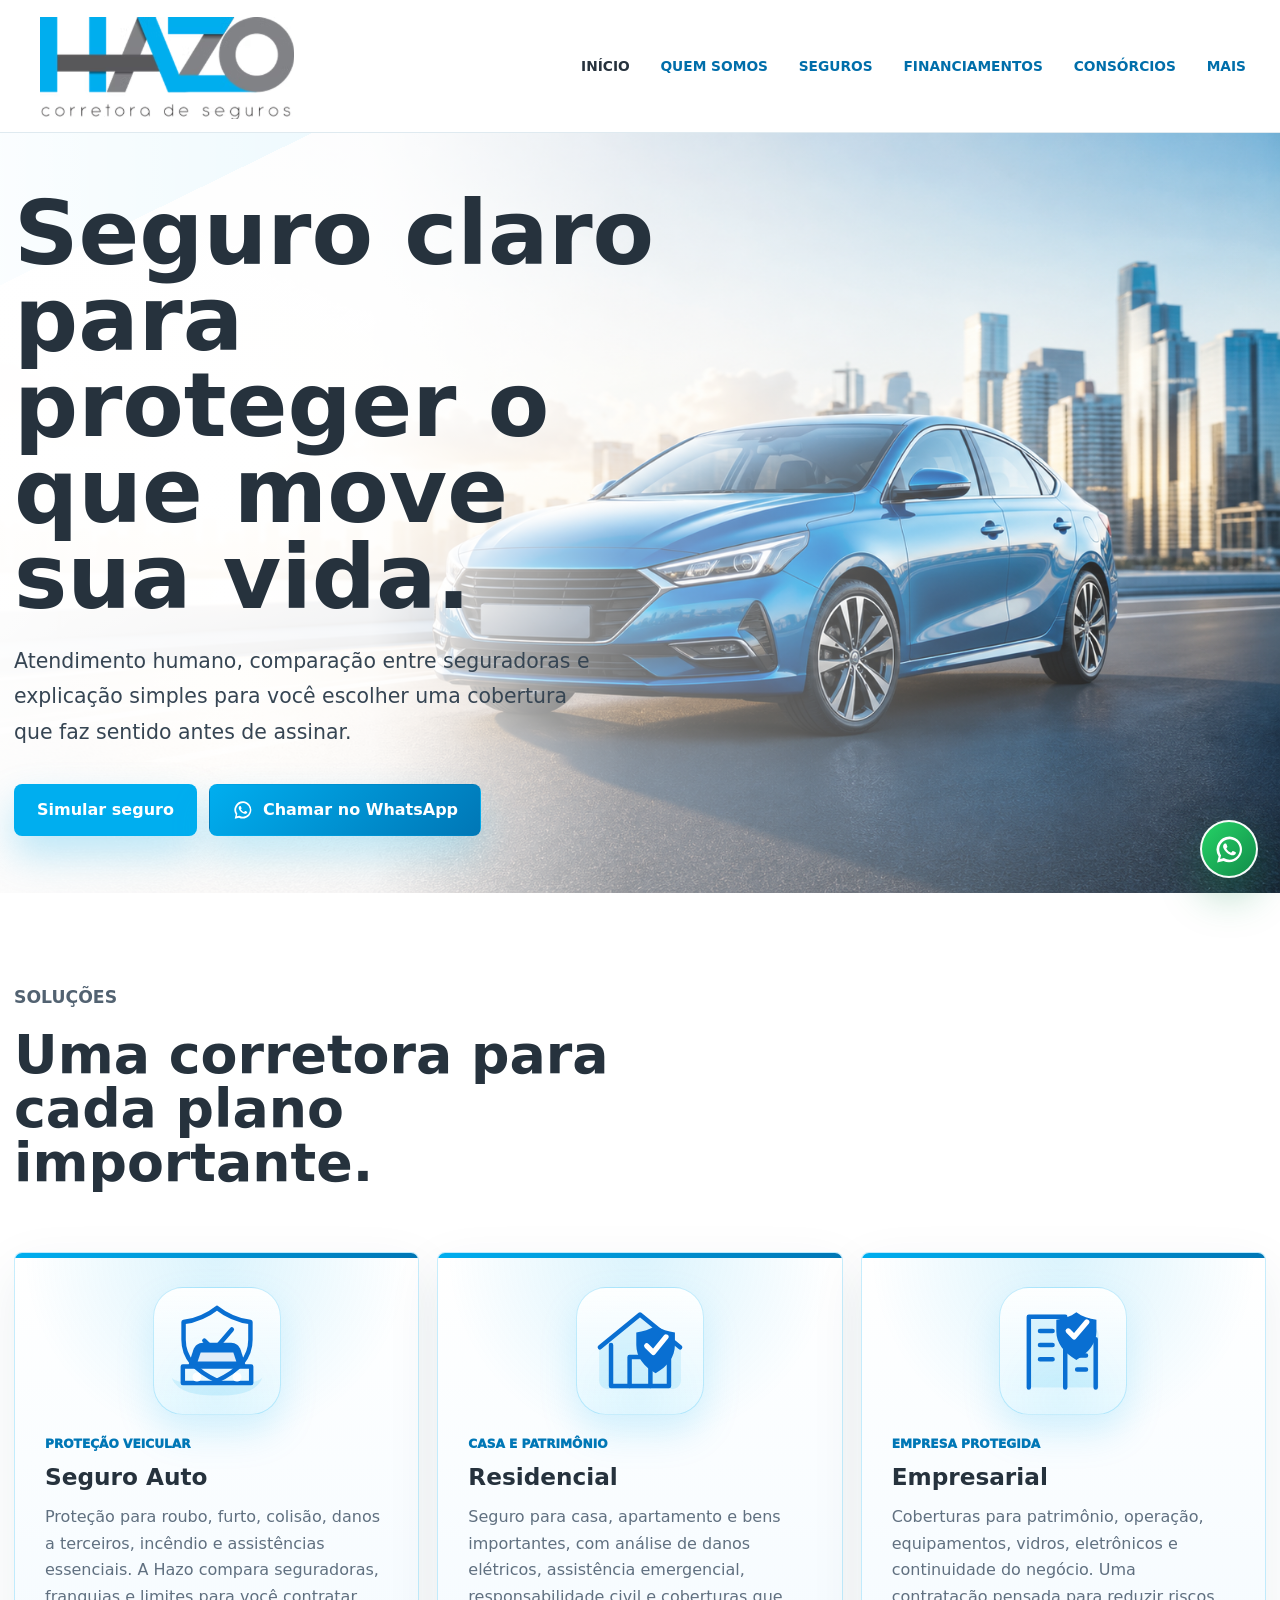
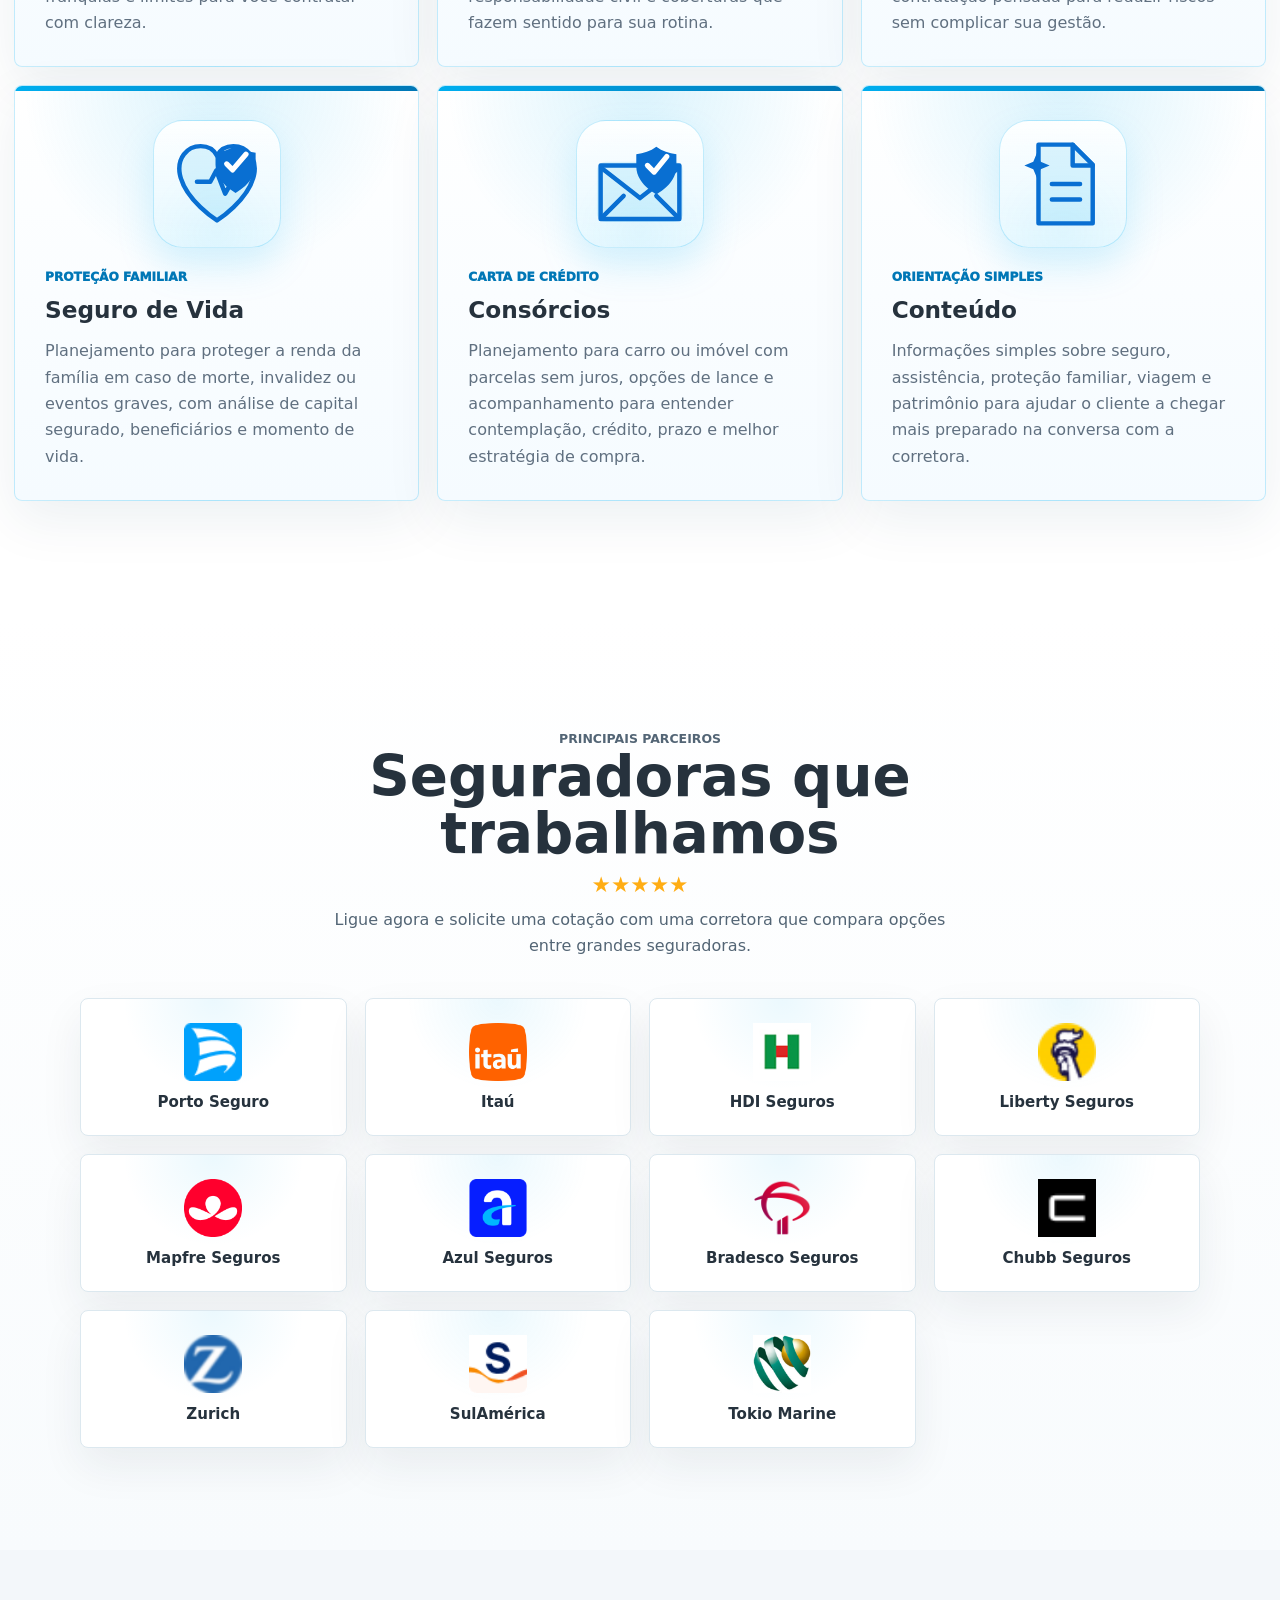
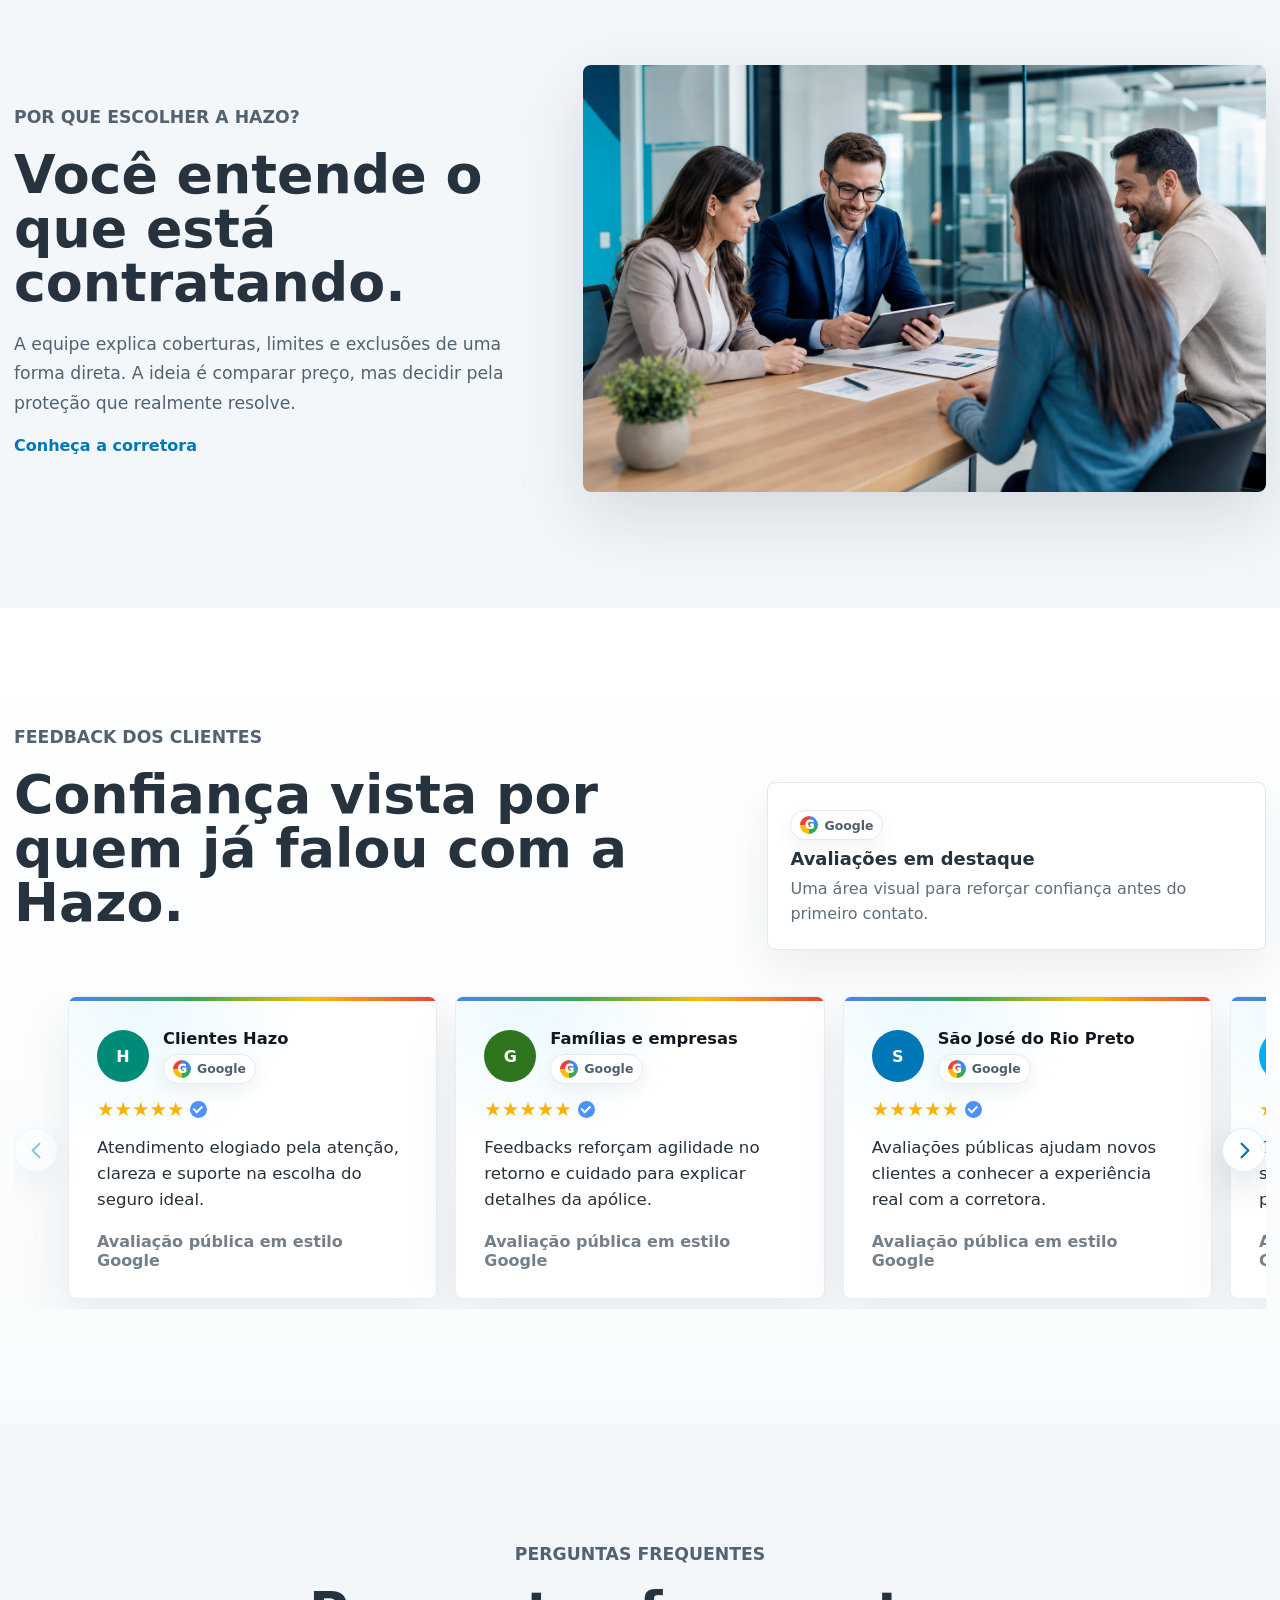
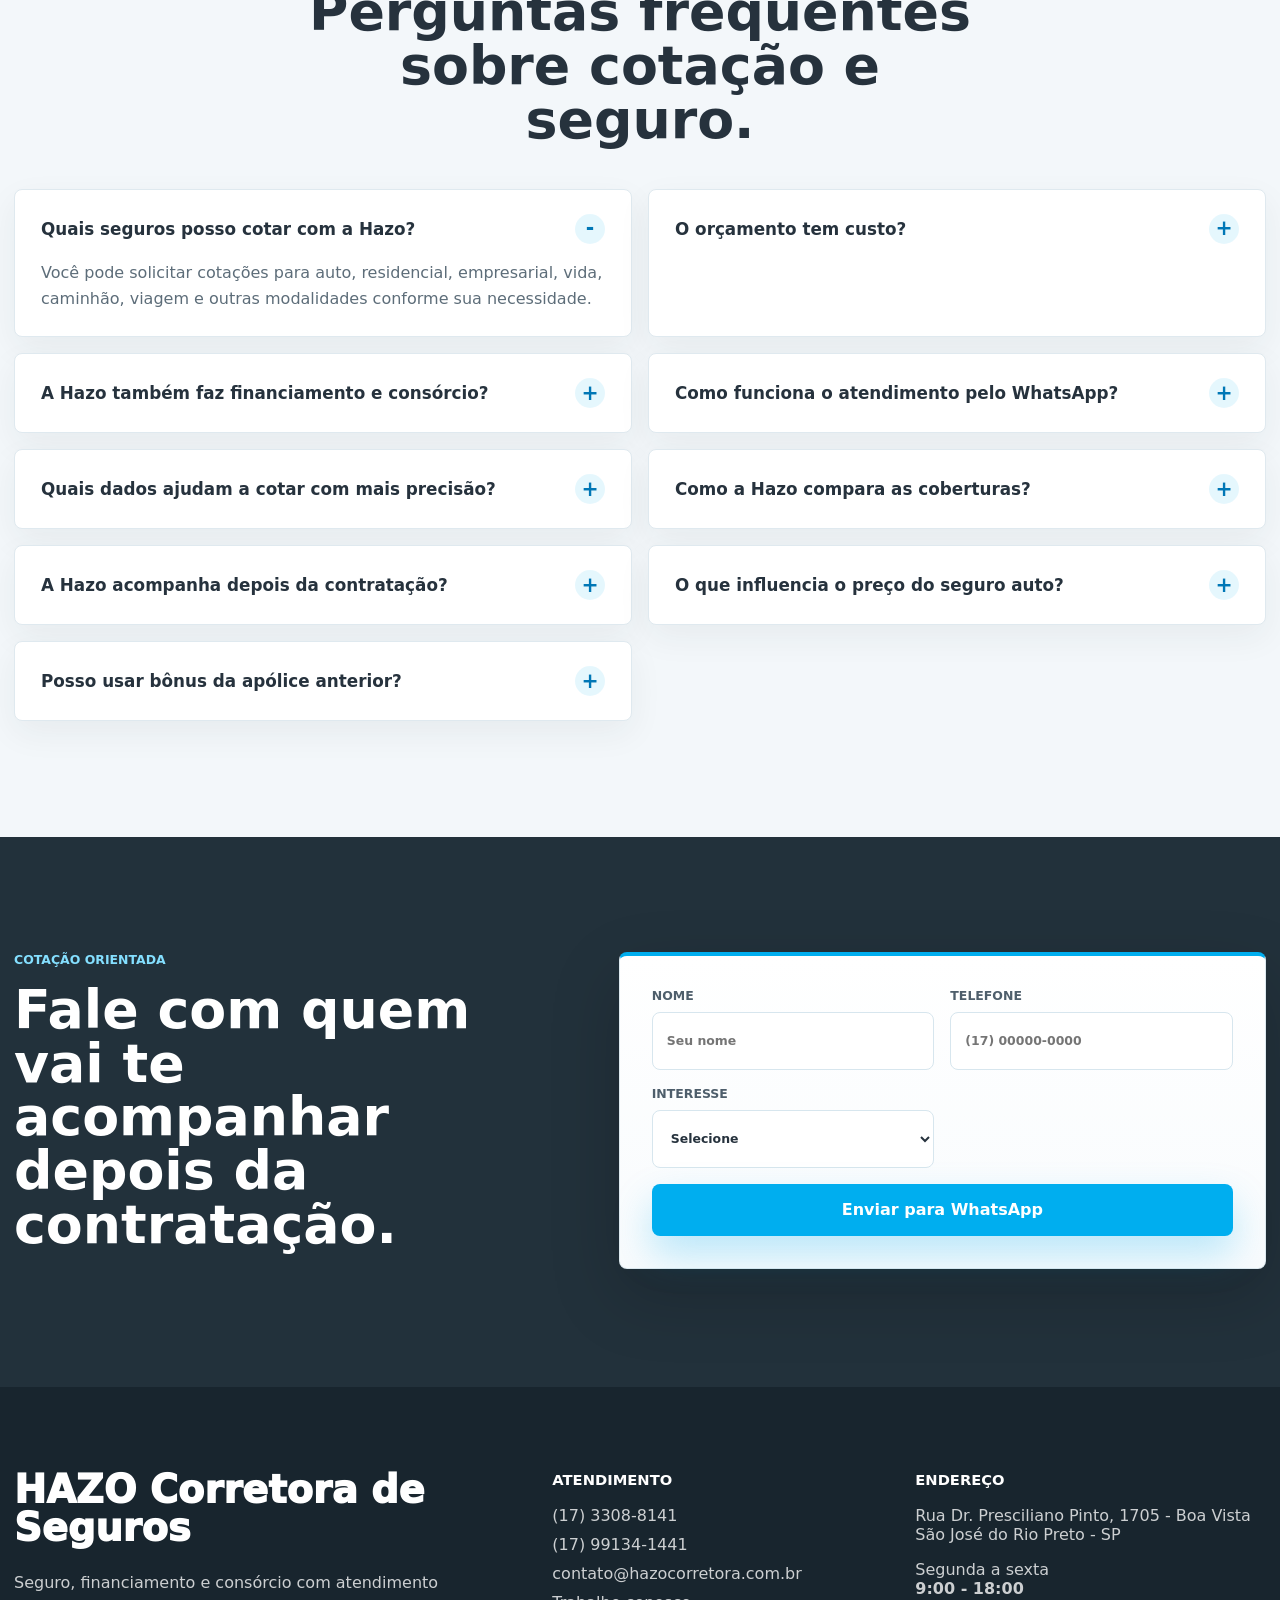
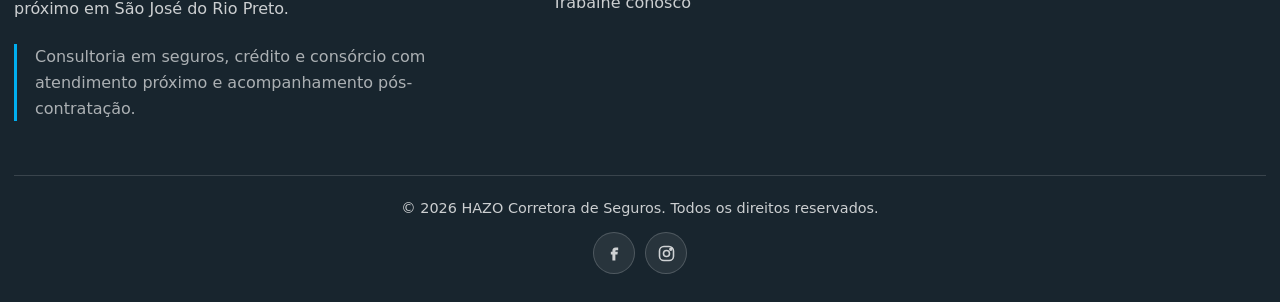
==== commit bd9fb2b7: "Use individual partner logo cards" ====
--- a/index.html
+++ b/index.html
@@ -5,7 +5,7 @@
     <meta name="viewport" content="width=device-width, initial-scale=1">
     <title>Hazo Corretora de Seguros | Proteção sob medida</title>
     <meta name="description" content="Hazo Corretora de Seguros em São José do Rio Preto. Seguro auto, residencial, empresarial, vida, viagem, caminhão, financiamentos e consórcios.">
-    <link rel="stylesheet" href="styles.css?v=20260522-2">
+    <link rel="stylesheet" href="styles.css?v=20260522-3">
   </head>
   <body data-page="home">
     <header class="site-header" data-header>
@@ -152,10 +152,26 @@
         </div>
       </section>
 
-      <section class="partners-band" aria-label="Seguradoras parceiras">
+      <section class="partners-band" aria-labelledby="home-partners">
         <div class="container">
-          <div class="partner-logo-board" aria-label="Porto Seguro, Itaú, HDI Seguros, Liberty Seguros, Mapfre Seguros, Azul Seguros, Bradesco Seguros, Chubb Seguros, Zurich, SulAmérica e Tokio Marine Seguradora">
-            <img src="assets/seguradoras-parceiras.png" alt="Seguradoras que trabalhamos: Porto Seguro, Itaú, HDI, Liberty, Mapfre, Azul, Bradesco, Chubb, Zurich, SulAmérica e Tokio Marine.">
+          <div class="partners-heading">
+            <p class="eyebrow">Principais parceiros</p>
+            <h2 id="home-partners">Seguradoras que trabalhamos</h2>
+            <div class="partners-stars" aria-label="Avaliação cinco estrelas">★★★★★</div>
+            <p>Ligue agora e solicite uma cotação com uma corretora que compara opções entre grandes seguradoras.</p>
+          </div>
+          <div class="partner-logo-grid partner-logo-grid-real" aria-label="Seguradoras parceiras">
+            <span class="partner-logo-card real-logo-card"><img src="assets/partners/porto-seguro.png" alt="Porto Seguro"><strong>Porto Seguro</strong></span>
+            <span class="partner-logo-card real-logo-card"><img src="assets/partners/itau.png" alt="Itaú"><strong>Itaú</strong></span>
+            <span class="partner-logo-card real-logo-card"><img src="assets/partners/hdi.png" alt="HDI Seguros"><strong>HDI Seguros</strong></span>
+            <span class="partner-logo-card real-logo-card"><img src="assets/partners/liberty.png" alt="Liberty Seguros"><strong>Liberty Seguros</strong></span>
+            <span class="partner-logo-card real-logo-card"><img src="assets/partners/mapfre.png" alt="Mapfre Seguros"><strong>Mapfre Seguros</strong></span>
+            <span class="partner-logo-card real-logo-card"><img src="assets/partners/azul-seguros.png" alt="Azul Seguros"><strong>Azul Seguros</strong></span>
+            <span class="partner-logo-card real-logo-card"><img src="assets/partners/bradesco-seguros.png" alt="Bradesco Seguros"><strong>Bradesco Seguros</strong></span>
+            <span class="partner-logo-card real-logo-card"><img src="assets/partners/chubb.png" alt="Chubb Seguros"><strong>Chubb Seguros</strong></span>
+            <span class="partner-logo-card real-logo-card"><img src="assets/partners/zurich.png" alt="Zurich"><strong>Zurich</strong></span>
+            <span class="partner-logo-card real-logo-card"><img src="assets/partners/sulamerica.png" alt="SulAmérica"><strong>SulAmérica</strong></span>
+            <span class="partner-logo-card real-logo-card"><img src="assets/partners/tokio-marine.png" alt="Tokio Marine Seguradora"><strong>Tokio Marine</strong></span>
           </div>
         </div>
       </section>
@@ -350,6 +366,6 @@
     </footer>
 
     <a class="floating-whatsapp" href="https://wa.me/5517991341441" target="_blank" rel="noreferrer" aria-label="Chamar no WhatsApp"><svg class="icon-whatsapp" viewBox="0 0 24 24" aria-hidden="true"><path d="M12.04 2.5A9.43 9.43 0 0 0 4.1 17.02L3 21.5l4.6-1.06a9.43 9.43 0 1 0 4.44-17.94Zm0 16.93a7.48 7.48 0 0 1-3.82-1.05l-.27-.16-2.73.63.65-2.65-.18-.28a7.47 7.47 0 1 1 6.35 3.51Zm4.13-5.6c-.23-.12-1.35-.67-1.56-.74-.2-.08-.36-.12-.51.12-.15.23-.59.74-.72.89-.13.15-.27.17-.5.06-.23-.12-.97-.36-1.84-1.14-.68-.61-1.14-1.36-1.28-1.59-.13-.23-.01-.35.1-.47.11-.1.23-.27.35-.4.11-.14.15-.24.23-.39.08-.15.04-.29-.02-.4-.06-.12-.51-1.24-.7-1.7-.19-.45-.38-.39-.52-.4h-.44c-.15 0-.4.06-.61.29-.21.23-.8.78-.8 1.9s.82 2.2.93 2.35c.11.15 1.61 2.45 3.9 3.43.55.24.97.38 1.3.48.55.18 1.05.15 1.44.09.44-.07 1.35-.55 1.54-1.08.19-.53.19-.99.13-1.08-.06-.1-.21-.16-.44-.28Z"/></svg><span>WhatsApp</span></a>
-    <script src="script.js?v=20260522-2"></script>
+    <script src="script.js?v=20260522-3"></script>
   </body>
 </html>
--- a/styles.css
+++ b/styles.css
@@ -621,6 +621,12 @@
   grid-template-columns: repeat(6, minmax(0, 1fr));
   gap: 18px;
   align-items: stretch;
+}
+
+.partner-logo-grid-real {
+  grid-template-columns: repeat(4, minmax(0, 1fr));
+  max-width: 1120px;
+  margin: 0 auto;
 }
 
 .partner-logo-card {
@@ -640,6 +646,28 @@
   text-align: center;
   line-height: 1.15;
   box-shadow: 0 18px 44px rgba(27, 45, 58, 0.07);
+}
+
+.real-logo-card {
+  min-height: 138px;
+  gap: 13px;
+  padding: 22px 18px;
+  background:
+    radial-gradient(circle at 50% 0%, rgba(0, 174, 239, 0.08), transparent 48%),
+    #ffffff;
+}
+
+.real-logo-card img {
+  width: auto;
+  max-width: 112px;
+  height: 58px;
+  object-fit: contain;
+}
+
+.real-logo-card strong {
+  color: var(--ink);
+  font-size: 0.94rem;
+  font-weight: 900;
 }
 
 .partner-logo-card span:last-child:not(.logo-symbol) {
@@ -2054,12 +2082,26 @@
     gap: 12px;
   }
 
+  .partner-logo-grid-real {
+    grid-template-columns: repeat(2, minmax(0, 1fr));
+  }
+
   .partner-logo-card {
     min-width: 0;
     min-height: 86px;
     padding: 14px 10px;
     font-size: 0.92rem;
     overflow: hidden;
+  }
+
+  .real-logo-card {
+    min-height: 116px;
+    padding: 18px 12px;
+  }
+
+  .real-logo-card img {
+    max-width: 86px;
+    height: 44px;
   }
 
   .partner-logo-board {
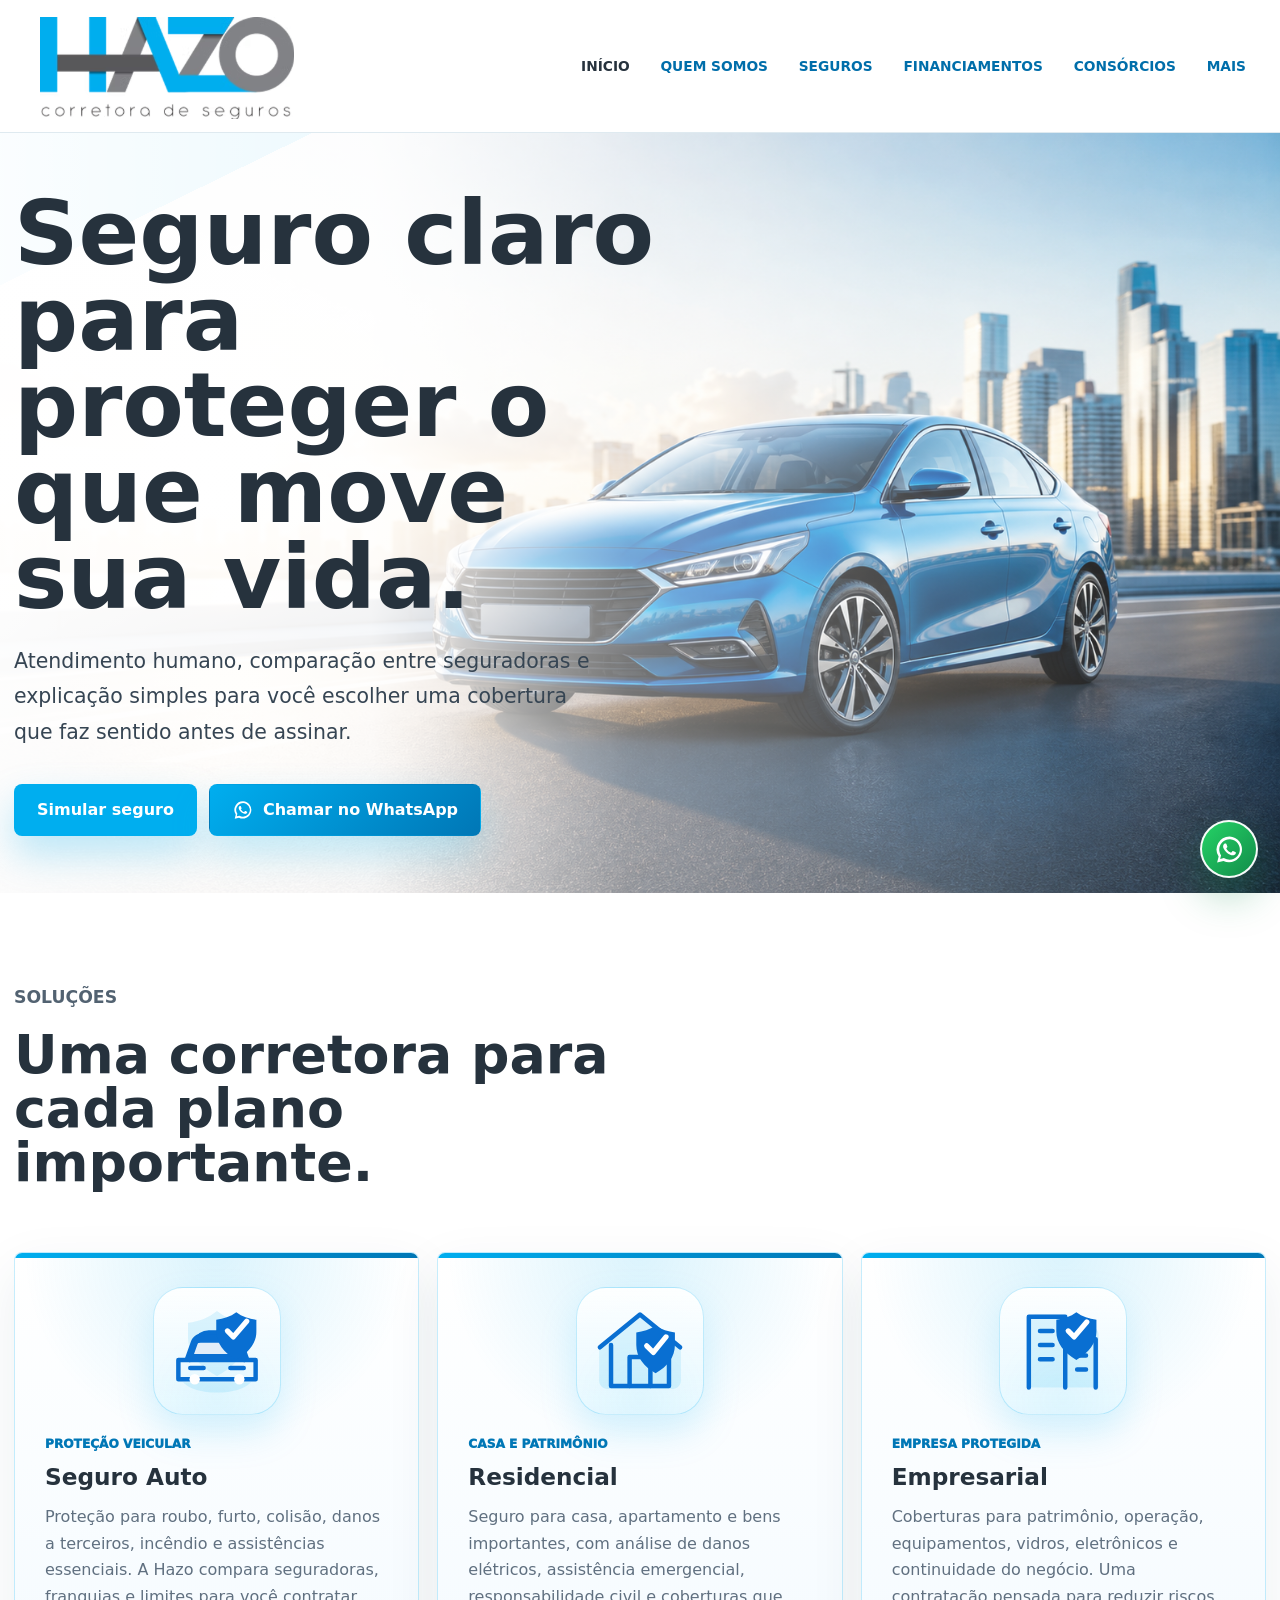
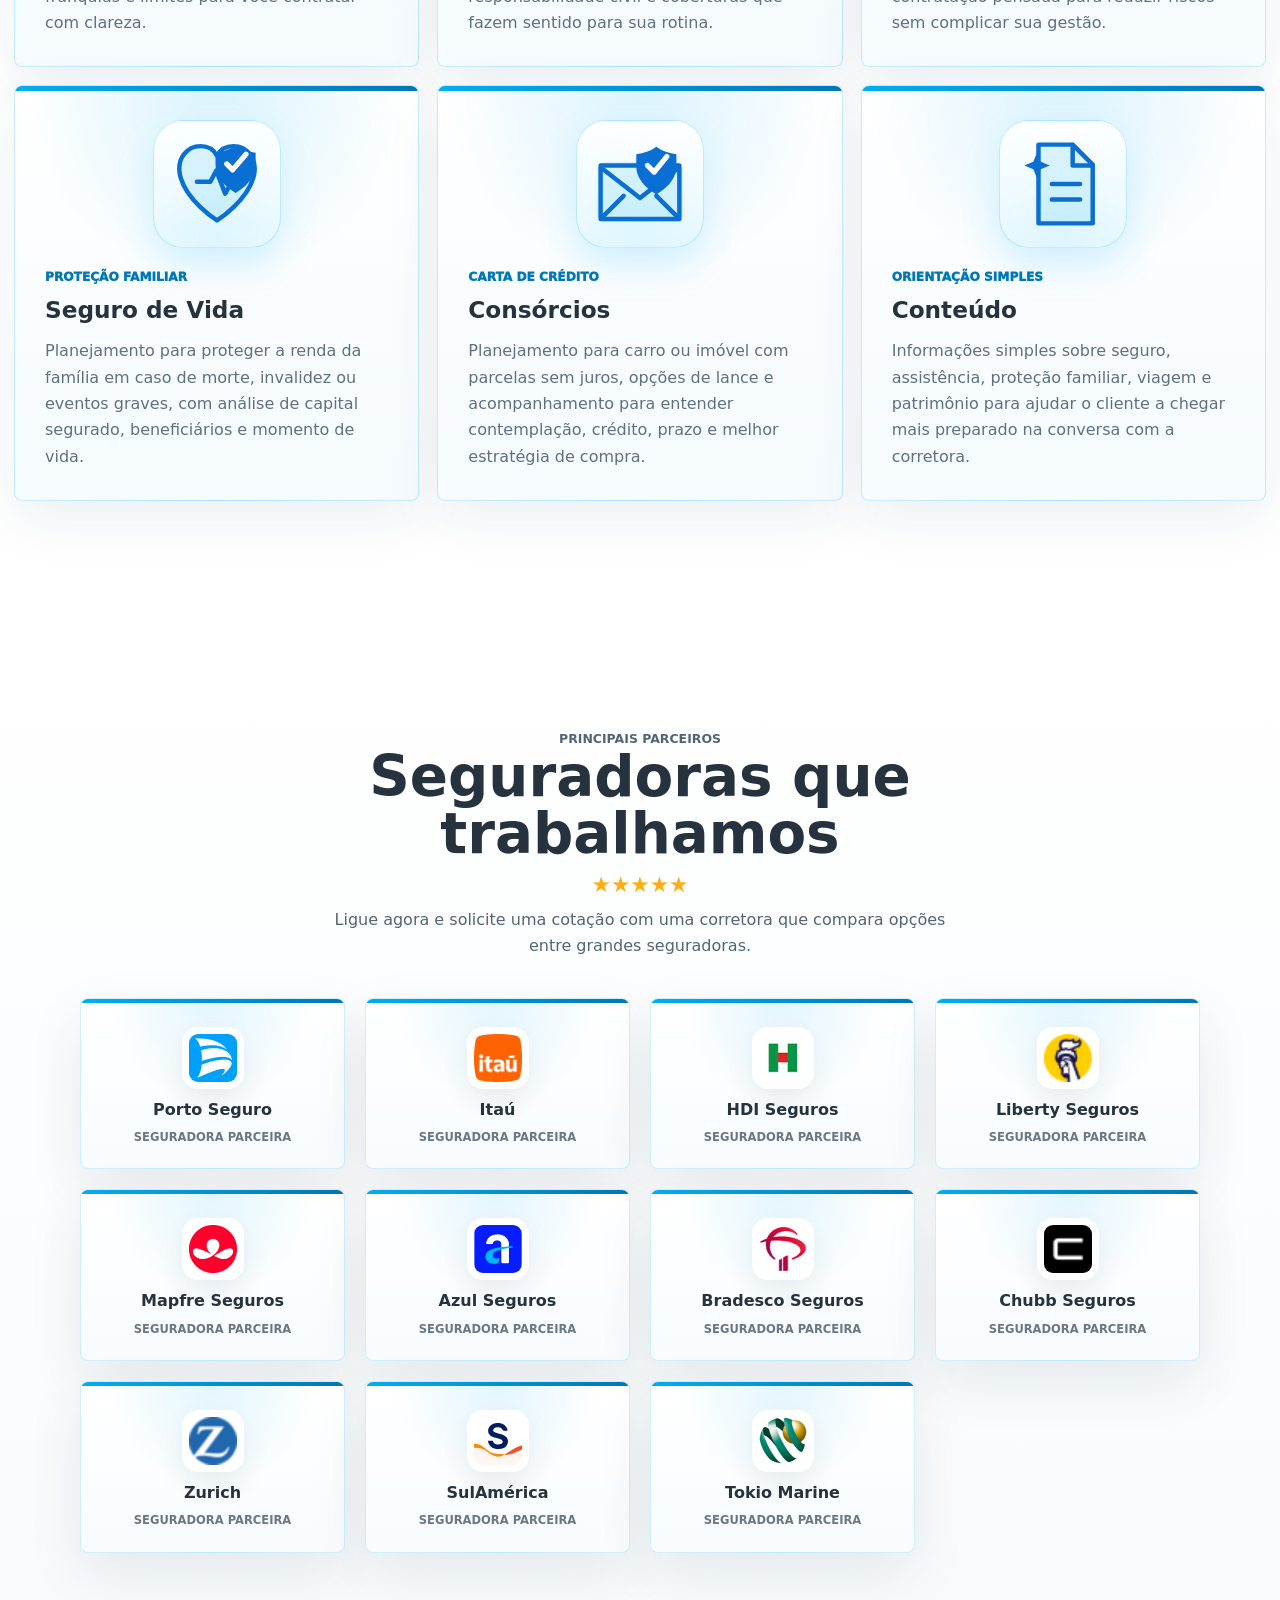
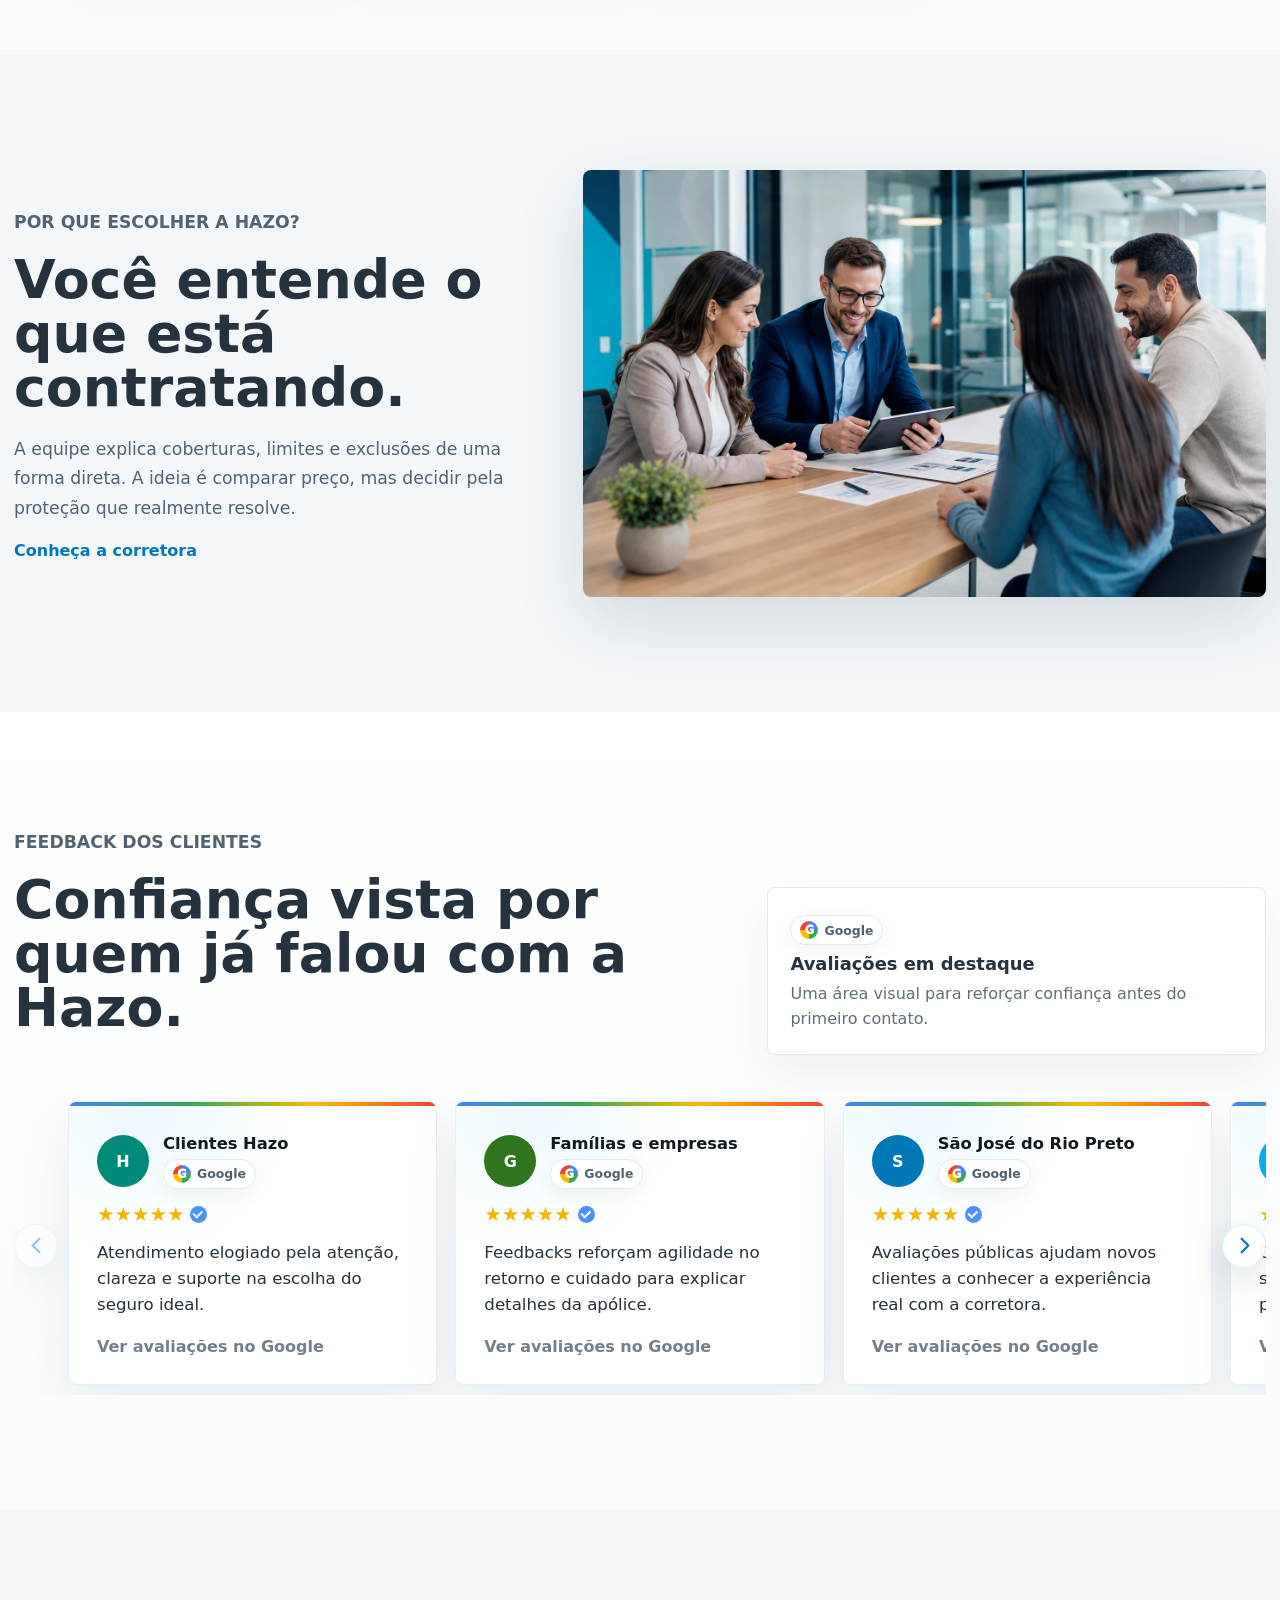
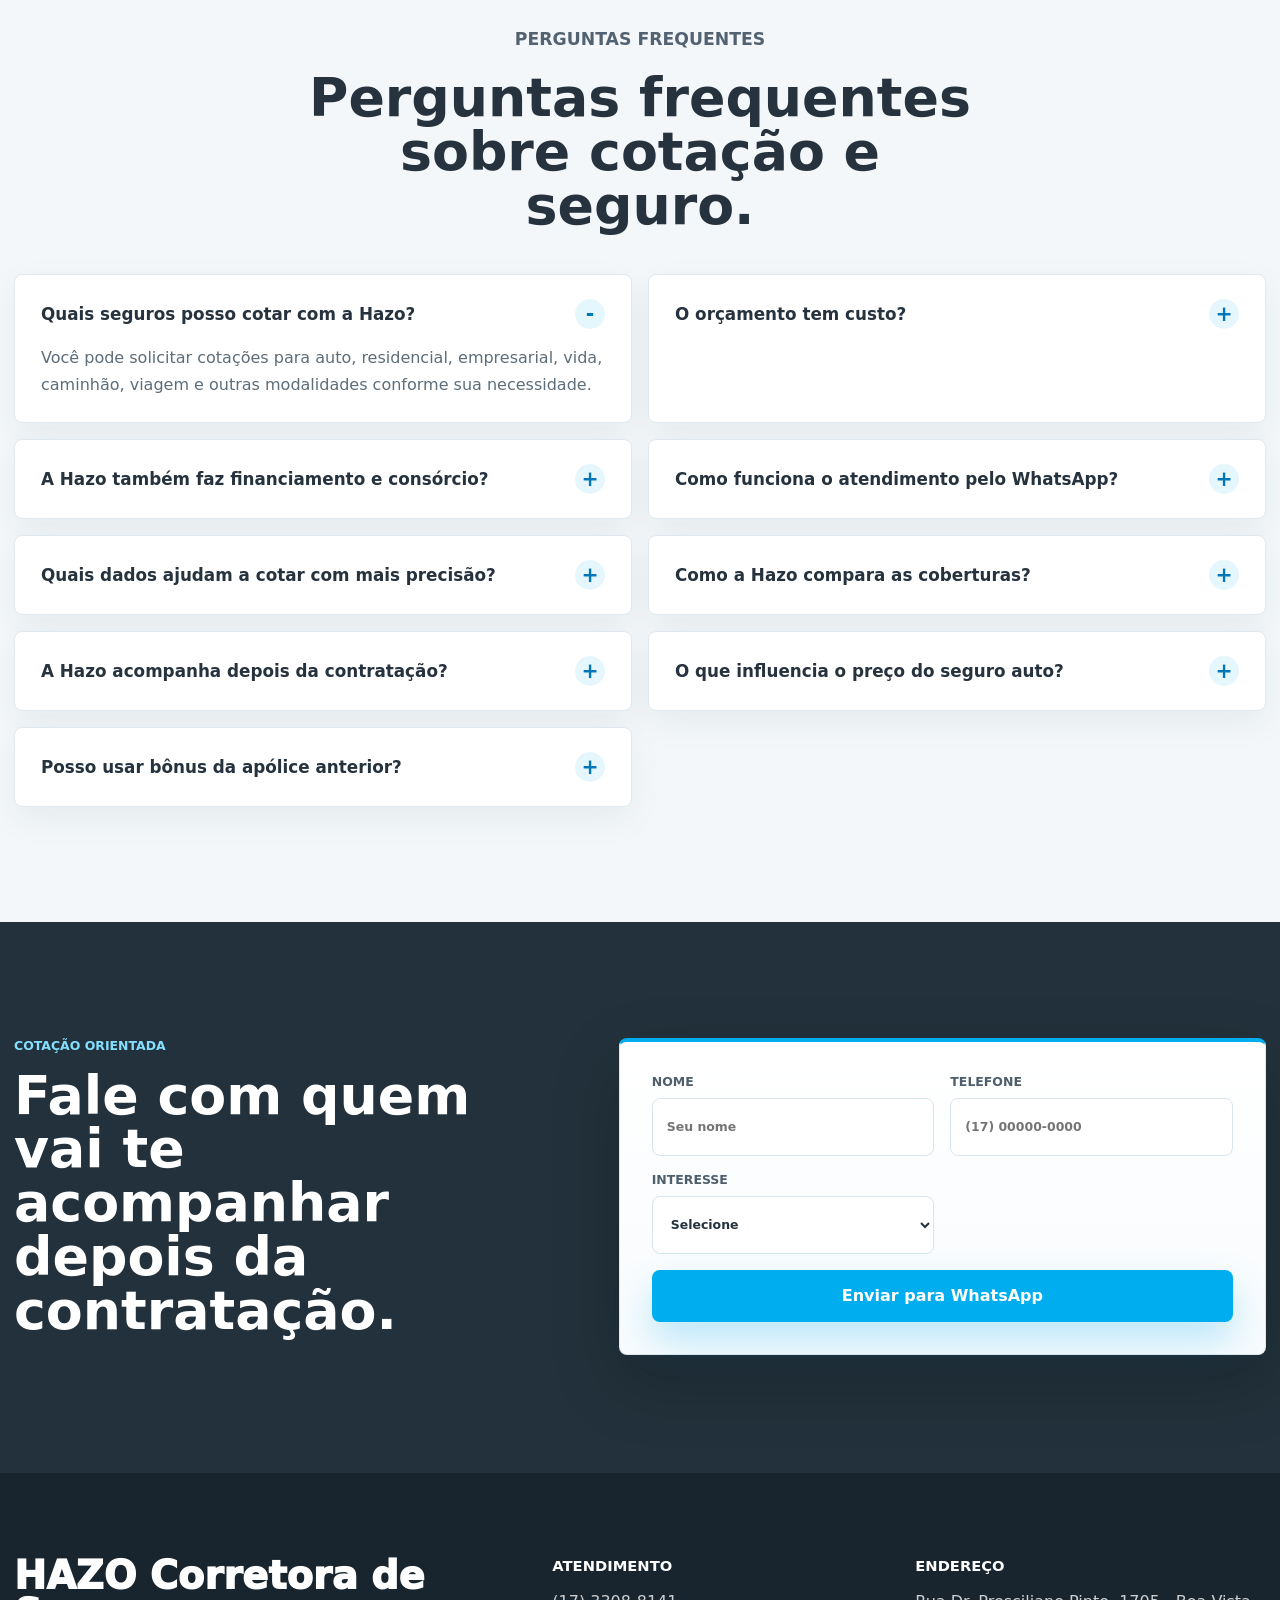
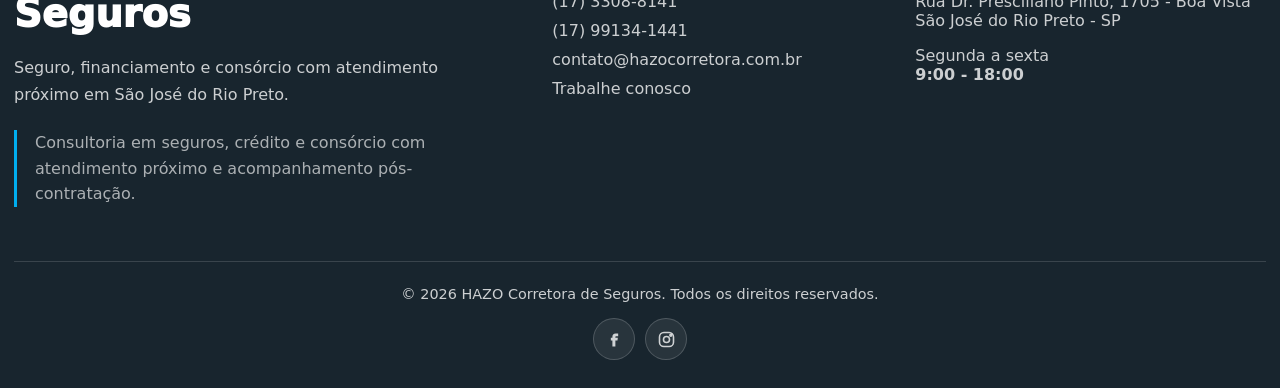
==== commit 919770a1: "Refine solution cards and review links" ====
--- a/index.html
+++ b/index.html
@@ -5,7 +5,7 @@
     <meta name="viewport" content="width=device-width, initial-scale=1">
     <title>Hazo Corretora de Seguros | Proteção sob medida</title>
     <meta name="description" content="Hazo Corretora de Seguros em São José do Rio Preto. Seguro auto, residencial, empresarial, vida, viagem, caminhão, financiamentos e consórcios.">
-    <link rel="stylesheet" href="styles.css?v=20260522-3">
+    <link rel="stylesheet" href="styles.css?v=20260523-1">
   </head>
   <body data-page="home">
     <header class="site-header" data-header>
@@ -61,14 +61,17 @@
             <a class="solution-card" href="seguros.html#auto">
               <span class="solution-badge" aria-hidden="true">
                 <svg viewBox="0 0 140 140">
-                  <path class="icon-soft" d="M28 112h84c8 0 15-2 19-6-6 16-24 24-61 24s-55-8-61-24c4 4 11 6 19 6Z"/>
-                  <path class="icon-line" d="M70 12c14 11 29 17 45 19v24c0 23-16 42-45 55-29-13-45-32-45-55V31c16-2 31-8 45-19Z"/>
-                  <path class="icon-line" d="m53 56 13 13 24-28"/>
-                  <path class="icon-fill" d="M31 91h78l-7-22c-2-6-7-10-13-10H51c-6 0-11 4-13 10l-7 22Z"/>
-                  <path class="icon-cut" d="M48 72h44l4 12H44l4-12Z"/>
-                  <path class="icon-line" d="M24 91h92v22H24z"/>
-                  <circle class="icon-dot" cx="43" cy="105" r="6"/>
-                  <circle class="icon-dot" cx="97" cy="105" r="6"/>
+                  <path class="icon-soft" d="M24 112c9 9 25 14 46 14s37-5 46-14H24Z"/>
+                  <path class="icon-soft" d="M70 16c11 9 24 14 39 16v20c0 18-11 34-31 47-3 2-5 3-8 5-3-2-5-3-8-5-20-13-31-29-31-47V32c15-2 28-7 39-16Z"/>
+                  <path class="icon-fill" d="M26 82h88l-9-25c-2-6-8-11-15-11H50c-7 0-13 5-15 11l-9 25Z"/>
+                  <path class="icon-cut" d="M48 59h44c4 0 7 2 9 6l3 9H36l3-9c2-4 5-6 9-6Z"/>
+                  <path class="icon-line" d="M18 82h104v26H18z"/>
+                  <path class="icon-line" d="M33 82l9-25c2-7 9-12 17-12h22c8 0 15 5 17 12l9 25"/>
+                  <path class="icon-line" d="M34 93h18m36 0h18"/>
+                  <circle class="icon-dot" cx="40" cy="108" r="7"/>
+                  <circle class="icon-dot" cx="100" cy="108" r="7"/>
+                  <path class="icon-fill" d="M96 18c8 6 17 9 27 10v16c0 15-10 28-27 38-17-10-27-23-27-38V28c10-1 19-4 27-10Z"/>
+                  <path class="icon-check" d="m84 43 8 8 18-21"/>
                 </svg>
               </span>
               <span class="solution-kicker">Proteção veicular</span>
@@ -209,51 +212,51 @@
               <svg viewBox="0 0 24 24" aria-hidden="true"><path d="m15 5-7 7 7 7"/></svg>
             </button>
             <div class="feedback-track" data-carousel-track>
-              <article class="review-card">
+              <a class="review-card" href="https://www.google.com/maps/search/?api=1&query=Hazo%20Corretora%20de%20Seguros%20Sao%20Jose%20do%20Rio%20Preto" target="_blank" rel="noreferrer">
                 <div class="review-head">
                   <span class="review-avatar">H</span>
                   <div><strong>Clientes Hazo</strong><span class="google-badge"><span class="google-g">G</span> Google</span></div>
                 </div>
                 <div class="review-stars" aria-label="Avaliação cinco estrelas">&#9733;&#9733;&#9733;&#9733;&#9733;<span class="verified-dot"></span></div>
                 <p>Atendimento elogiado pela atenção, clareza e suporte na escolha do seguro ideal.</p>
-                <span class="read-review">Avaliação pública em estilo Google</span>
-              </article>
-              <article class="review-card">
+                <span class="read-review">Ver avaliações no Google</span>
+              </a>
+              <a class="review-card" href="https://www.google.com/maps/search/?api=1&query=Hazo%20Corretora%20de%20Seguros%20Sao%20Jose%20do%20Rio%20Preto" target="_blank" rel="noreferrer">
                 <div class="review-head">
                   <span class="review-avatar review-avatar-alt">G</span>
                   <div><strong>Famílias e empresas</strong><span class="google-badge"><span class="google-g">G</span> Google</span></div>
                 </div>
                 <div class="review-stars" aria-label="Avaliação cinco estrelas">&#9733;&#9733;&#9733;&#9733;&#9733;<span class="verified-dot"></span></div>
                 <p>Feedbacks reforçam agilidade no retorno e cuidado para explicar detalhes da apólice.</p>
-                <span class="read-review">Avaliação pública em estilo Google</span>
-              </article>
-              <article class="review-card">
+                <span class="read-review">Ver avaliações no Google</span>
+              </a>
+              <a class="review-card" href="https://www.google.com/maps/search/?api=1&query=Hazo%20Corretora%20de%20Seguros%20Sao%20Jose%20do%20Rio%20Preto" target="_blank" rel="noreferrer">
                 <div class="review-head">
                   <span class="review-avatar review-avatar-mark">S</span>
                   <div><strong>São José do Rio Preto</strong><span class="google-badge"><span class="google-g">G</span> Google</span></div>
                 </div>
                 <div class="review-stars" aria-label="Avaliação cinco estrelas">&#9733;&#9733;&#9733;&#9733;&#9733;<span class="verified-dot"></span></div>
                 <p>Avaliações públicas ajudam novos clientes a conhecer a experiência real com a corretora.</p>
-                <span class="read-review">Avaliação pública em estilo Google</span>
-              </article>
-              <article class="review-card">
+                <span class="read-review">Ver avaliações no Google</span>
+              </a>
+              <a class="review-card" href="https://www.google.com/maps/search/?api=1&query=Hazo%20Corretora%20de%20Seguros%20Sao%20Jose%20do%20Rio%20Preto" target="_blank" rel="noreferrer">
                 <div class="review-head">
                   <span class="review-avatar review-avatar-blue">A</span>
                   <div><strong>Atendimento consultivo</strong><span class="google-badge"><span class="google-g">G</span> Google</span></div>
                 </div>
                 <div class="review-stars" aria-label="Avaliação cinco estrelas">&#9733;&#9733;&#9733;&#9733;&#9733;<span class="verified-dot"></span></div>
                 <p>Clientes valorizam a explicação clara sobre coberturas, franquias e próximos passos.</p>
-                <span class="read-review">Avaliação pública em estilo Google</span>
-              </article>
-              <article class="review-card">
+                <span class="read-review">Ver avaliações no Google</span>
+              </a>
+              <a class="review-card" href="https://www.google.com/maps/search/?api=1&query=Hazo%20Corretora%20de%20Seguros%20Sao%20Jose%20do%20Rio%20Preto" target="_blank" rel="noreferrer">
                 <div class="review-head">
                   <span class="review-avatar review-avatar-dark">5</span>
                   <div><strong>Experiência cinco estrelas</strong><span class="google-badge"><span class="google-g">G</span> Google</span></div>
                 </div>
                 <div class="review-stars" aria-label="Avaliação cinco estrelas">&#9733;&#9733;&#9733;&#9733;&#9733;<span class="verified-dot"></span></div>
                 <p>Uma experiência pensada para quem quer comparar opções sem perder o lado humano.</p>
-                <span class="read-review">Avaliação pública em estilo Google</span>
-              </article>
+                <span class="read-review">Ver avaliações no Google</span>
+              </a>
             </div>
             <button class="carousel-control carousel-next" type="button" aria-label="Próxima avaliação" data-carousel-next>
               <svg viewBox="0 0 24 24" aria-hidden="true"><path d="m9 5 7 7-7 7"/></svg>
@@ -366,6 +369,6 @@
     </footer>
 
     <a class="floating-whatsapp" href="https://wa.me/5517991341441" target="_blank" rel="noreferrer" aria-label="Chamar no WhatsApp"><svg class="icon-whatsapp" viewBox="0 0 24 24" aria-hidden="true"><path d="M12.04 2.5A9.43 9.43 0 0 0 4.1 17.02L3 21.5l4.6-1.06a9.43 9.43 0 1 0 4.44-17.94Zm0 16.93a7.48 7.48 0 0 1-3.82-1.05l-.27-.16-2.73.63.65-2.65-.18-.28a7.47 7.47 0 1 1 6.35 3.51Zm4.13-5.6c-.23-.12-1.35-.67-1.56-.74-.2-.08-.36-.12-.51.12-.15.23-.59.74-.72.89-.13.15-.27.17-.5.06-.23-.12-.97-.36-1.84-1.14-.68-.61-1.14-1.36-1.28-1.59-.13-.23-.01-.35.1-.47.11-.1.23-.27.35-.4.11-.14.15-.24.23-.39.08-.15.04-.29-.02-.4-.06-.12-.51-1.24-.7-1.7-.19-.45-.38-.39-.52-.4h-.44c-.15 0-.4.06-.61.29-.21.23-.8.78-.8 1.9s.82 2.2.93 2.35c.11.15 1.61 2.45 3.9 3.43.55.24.97.38 1.3.48.55.18 1.05.15 1.44.09.44-.07 1.35-.55 1.54-1.08.19-.53.19-.99.13-1.08-.06-.1-.21-.16-.44-.28Z"/></svg><span>WhatsApp</span></a>
-    <script src="script.js?v=20260522-3"></script>
+    <script src="script.js?v=20260523-1"></script>
   </body>
 </html>
--- a/styles.css
+++ b/styles.css
@@ -627,6 +627,7 @@
   grid-template-columns: repeat(4, minmax(0, 1fr));
   max-width: 1120px;
   margin: 0 auto;
+  gap: 20px;
 }
 
 .partner-logo-card {
@@ -649,24 +650,63 @@
 }
 
 .real-logo-card {
-  min-height: 138px;
-  gap: 13px;
-  padding: 22px 18px;
+  position: relative;
+  min-height: 158px;
+  gap: 12px;
+  overflow: hidden;
+  padding: 28px 18px 24px;
+  border-color: rgba(0, 174, 239, 0.18);
   background:
-    radial-gradient(circle at 50% 0%, rgba(0, 174, 239, 0.08), transparent 48%),
+    radial-gradient(circle at 50% 0%, rgba(0, 174, 239, 0.11), transparent 48%),
+    linear-gradient(180deg, #ffffff 0%, #f8fcff 100%),
     #ffffff;
+  box-shadow: 0 20px 56px rgba(27, 45, 58, 0.09);
+  transition: transform 160ms ease, box-shadow 160ms ease, border-color 160ms ease;
+}
+
+.real-logo-card::before {
+  content: "";
+  position: absolute;
+  inset: 0 0 auto;
+  height: 4px;
+  background: linear-gradient(90deg, var(--blue), var(--blue-strong));
+}
+
+.real-logo-card::after {
+  content: "Seguradora parceira";
+  color: #6a7885;
+  font-size: 0.72rem;
+  font-weight: 850;
+  text-transform: uppercase;
+}
+
+.real-logo-card:hover,
+.real-logo-card:focus-visible {
+  transform: translateY(-4px);
+  border-color: rgba(0, 174, 239, 0.34);
+  box-shadow: 0 28px 70px rgba(27, 45, 58, 0.14);
 }
 
 .real-logo-card img {
   width: auto;
-  max-width: 112px;
-  height: 58px;
+  max-width: 118px;
+  height: 62px;
   object-fit: contain;
+  padding: 7px;
+  border-radius: 16px;
+  background: #ffffff;
+  box-shadow: 0 12px 28px rgba(27, 45, 58, 0.08);
+  transition: transform 160ms ease;
+}
+
+.real-logo-card:hover img,
+.real-logo-card:focus-visible img {
+  transform: scale(1.06);
 }
 
 .real-logo-card strong {
   color: var(--ink);
-  font-size: 0.94rem;
+  font-size: 1rem;
   font-weight: 900;
 }
 
@@ -830,6 +870,7 @@
     radial-gradient(circle at 20% 0%, rgba(0, 174, 239, 0.08), transparent 38%),
     #ffffff;
   box-shadow: 0 20px 52px rgba(27, 45, 58, 0.08);
+  color: inherit;
   transition: transform 160ms ease, box-shadow 160ms ease, border-color 160ms ease;
 }
 
@@ -895,6 +936,12 @@
   transform: translateY(-4px);
   border-color: rgba(0, 174, 239, 0.28);
   box-shadow: 0 24px 58px rgba(27, 45, 58, 0.12);
+  outline: none;
+}
+
+.review-card:hover .read-review,
+.review-card:focus-visible .read-review {
+  color: var(--blue-strong);
 }
 
 .review-head {
@@ -1355,6 +1402,15 @@
   font-weight: 850;
 }
 
+.partner-features span.feature-chip-strong {
+  border-color: rgba(0, 174, 239, 0.34);
+  background:
+    linear-gradient(135deg, rgba(0, 174, 239, 0.13), rgba(255, 255, 255, 0.94)),
+    #ffffff;
+  color: var(--ink);
+  box-shadow: 0 18px 42px rgba(0, 119, 182, 0.12);
+}
+
 .partner-features svg,
 .mvv-icon svg {
   width: 22px;
@@ -1385,13 +1441,31 @@
 }
 
 .mvv-item {
+  position: relative;
   display: grid;
   gap: 16px;
+  overflow: hidden;
   padding: 30px;
   border: 1px solid #dce8ef;
   border-radius: 8px;
   background: #ffffff;
   box-shadow: 0 20px 54px rgba(27, 45, 58, 0.08);
+}
+
+.mvv-item-featured {
+  border-color: rgba(0, 174, 239, 0.3);
+  background:
+    radial-gradient(circle at 12% 0%, rgba(0, 174, 239, 0.12), transparent 42%),
+    linear-gradient(180deg, #ffffff 0%, #f7fcff 100%);
+  box-shadow: 0 26px 70px rgba(0, 119, 182, 0.14);
+}
+
+.mvv-item-featured::before {
+  content: "";
+  position: absolute;
+  inset: 0 0 auto;
+  height: 4px;
+  background: linear-gradient(90deg, var(--blue), var(--blue-strong));
 }
 
 .mvv-icon {
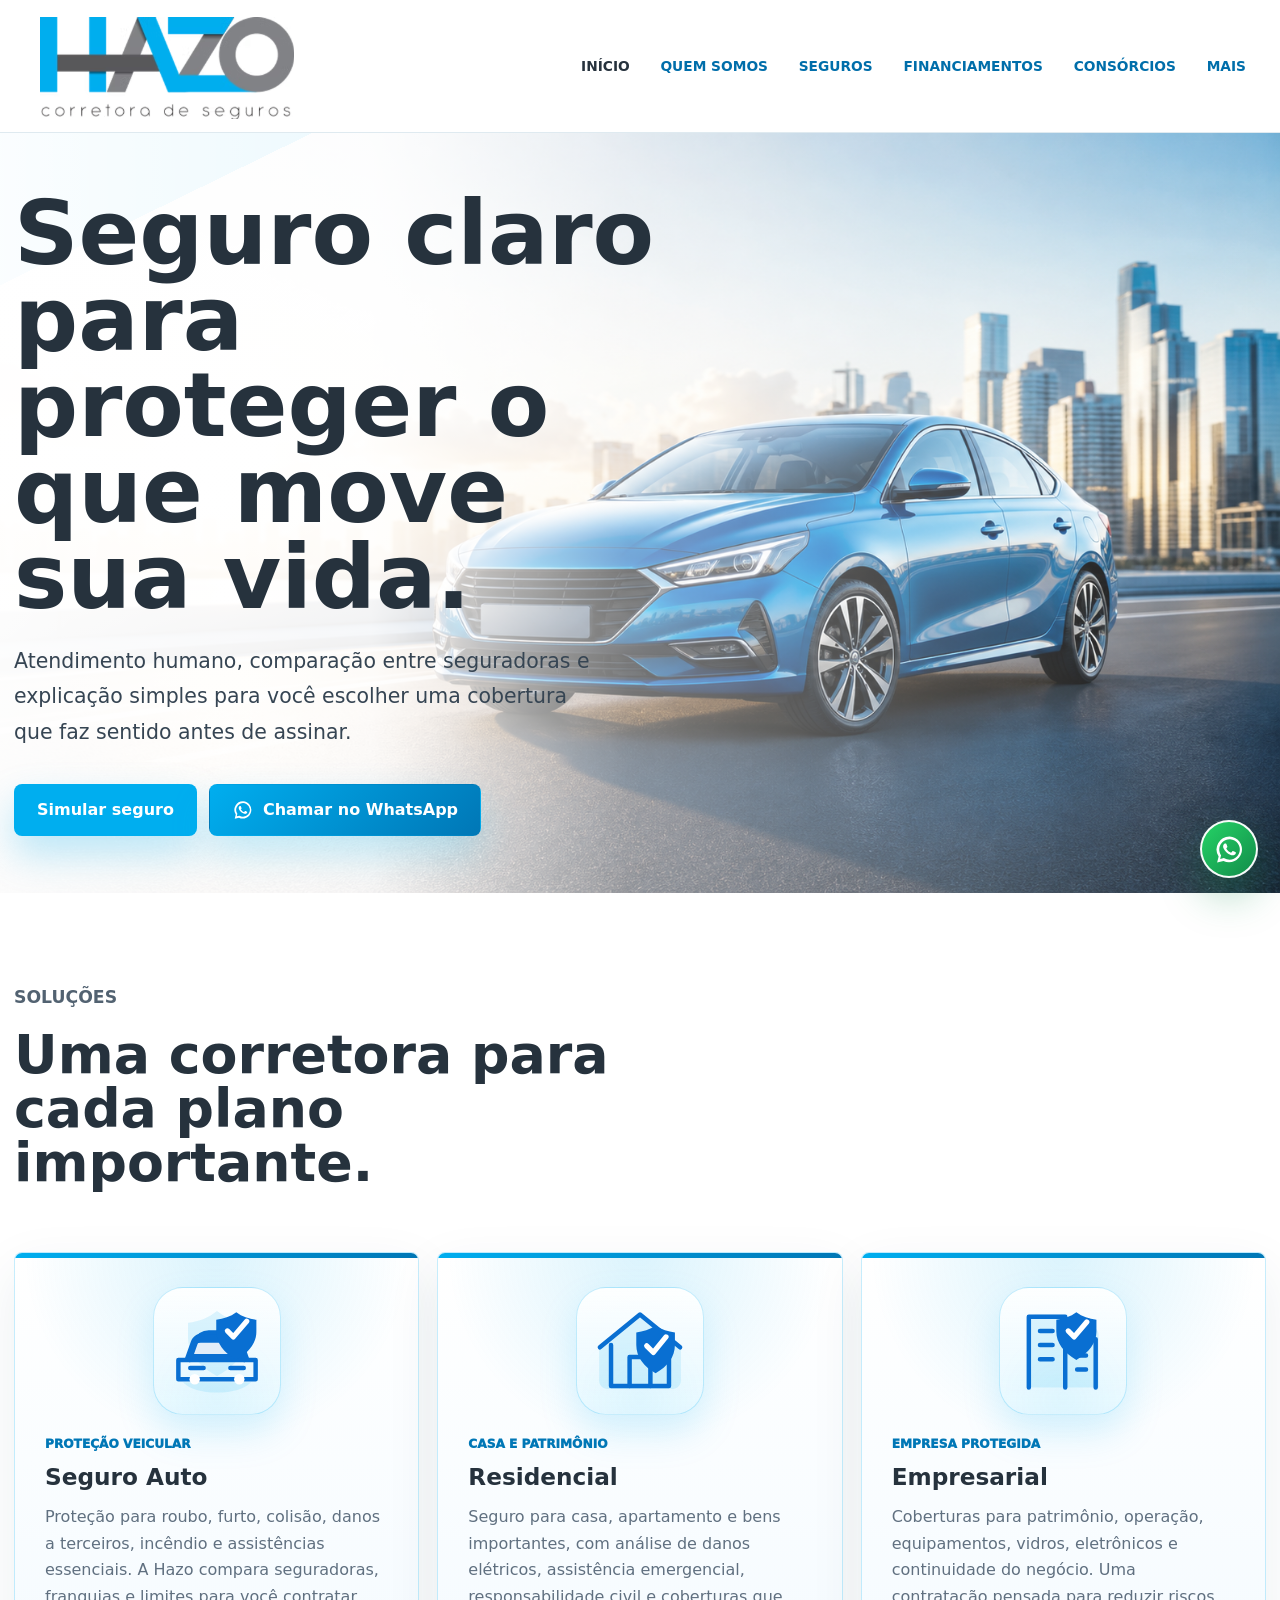
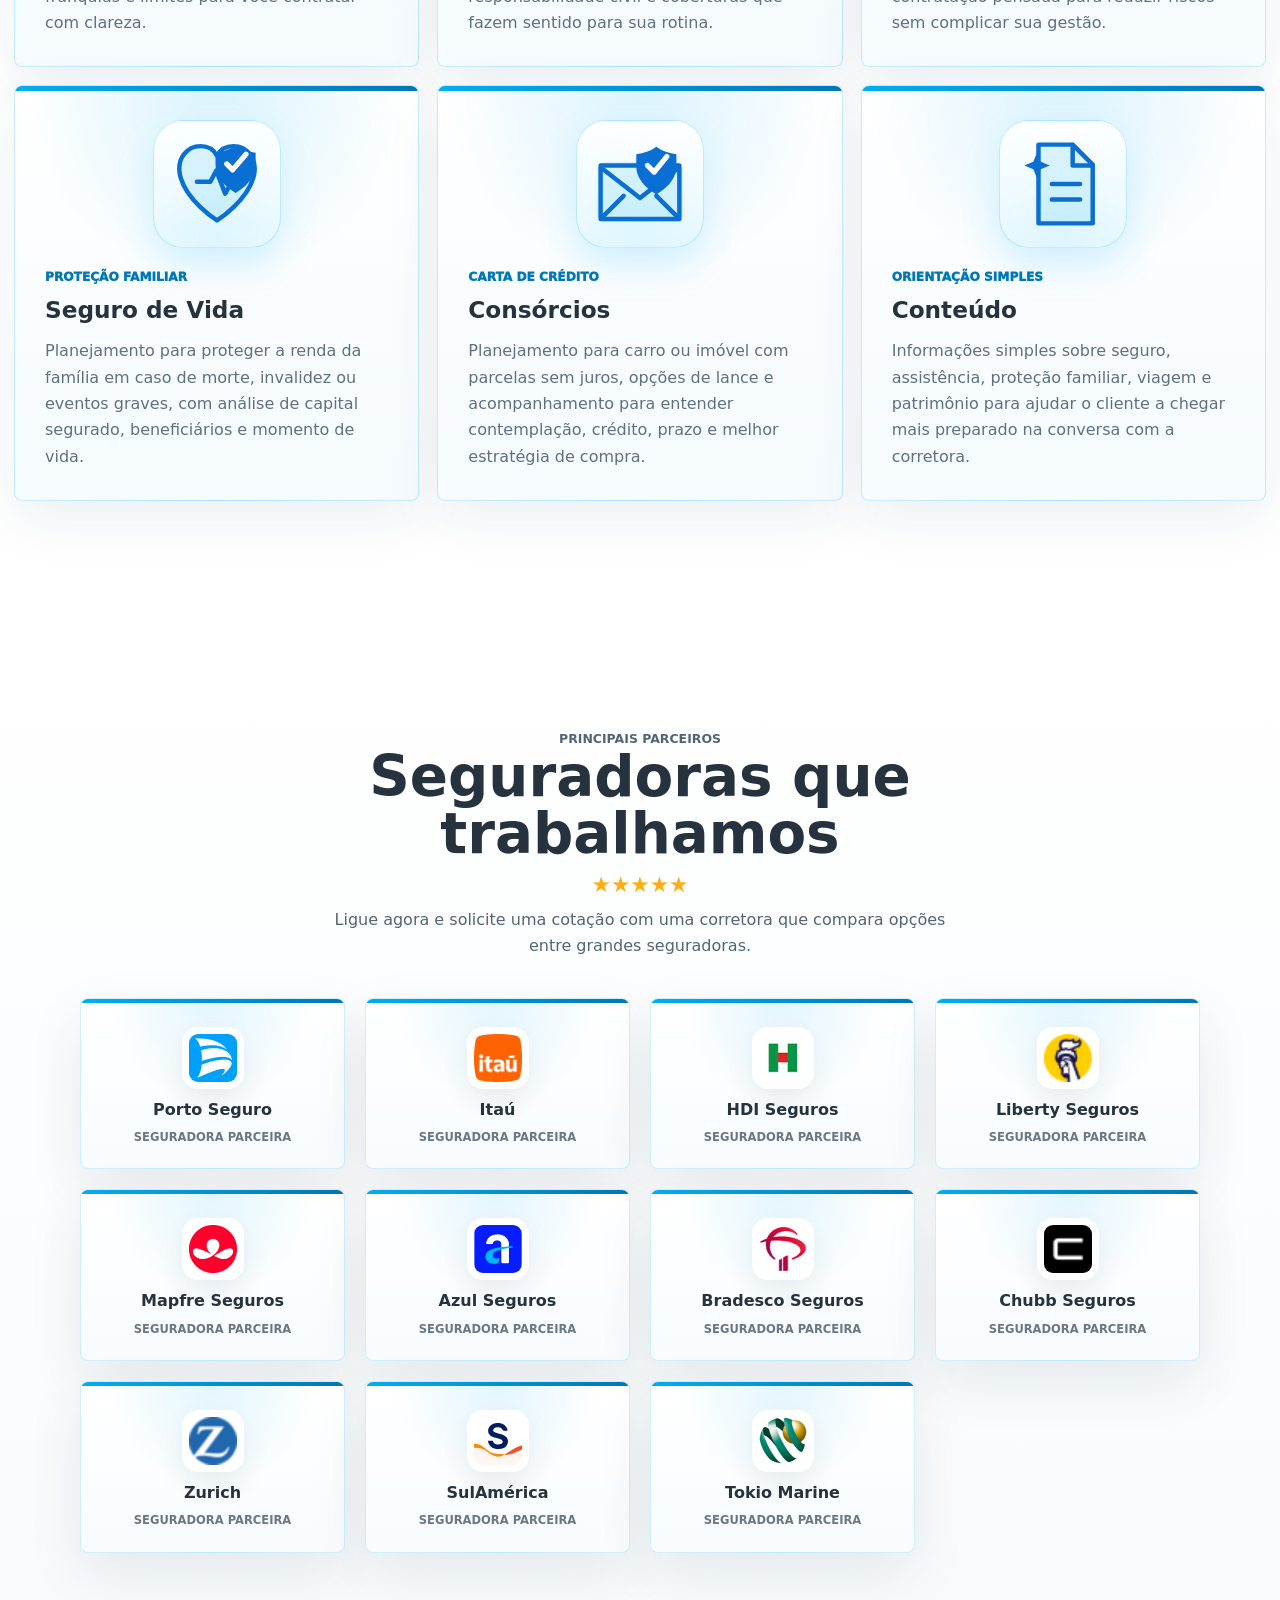
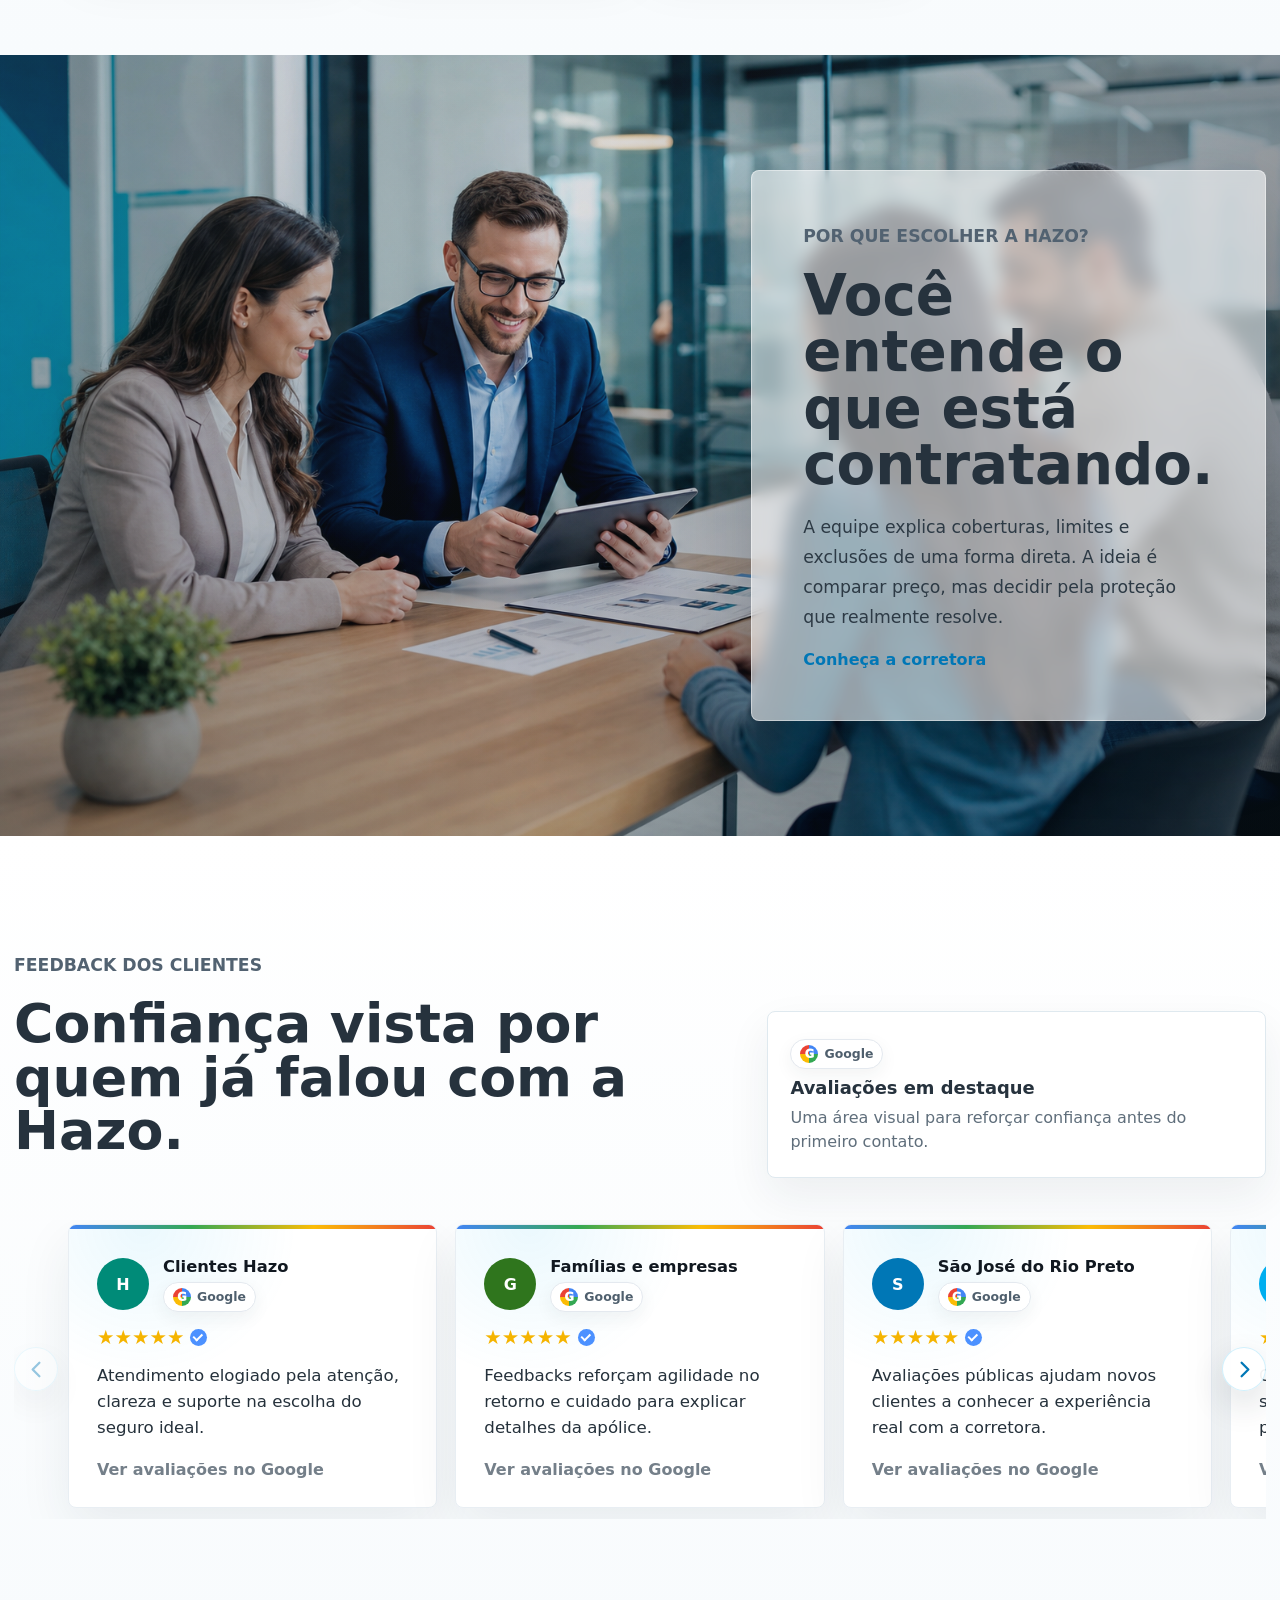
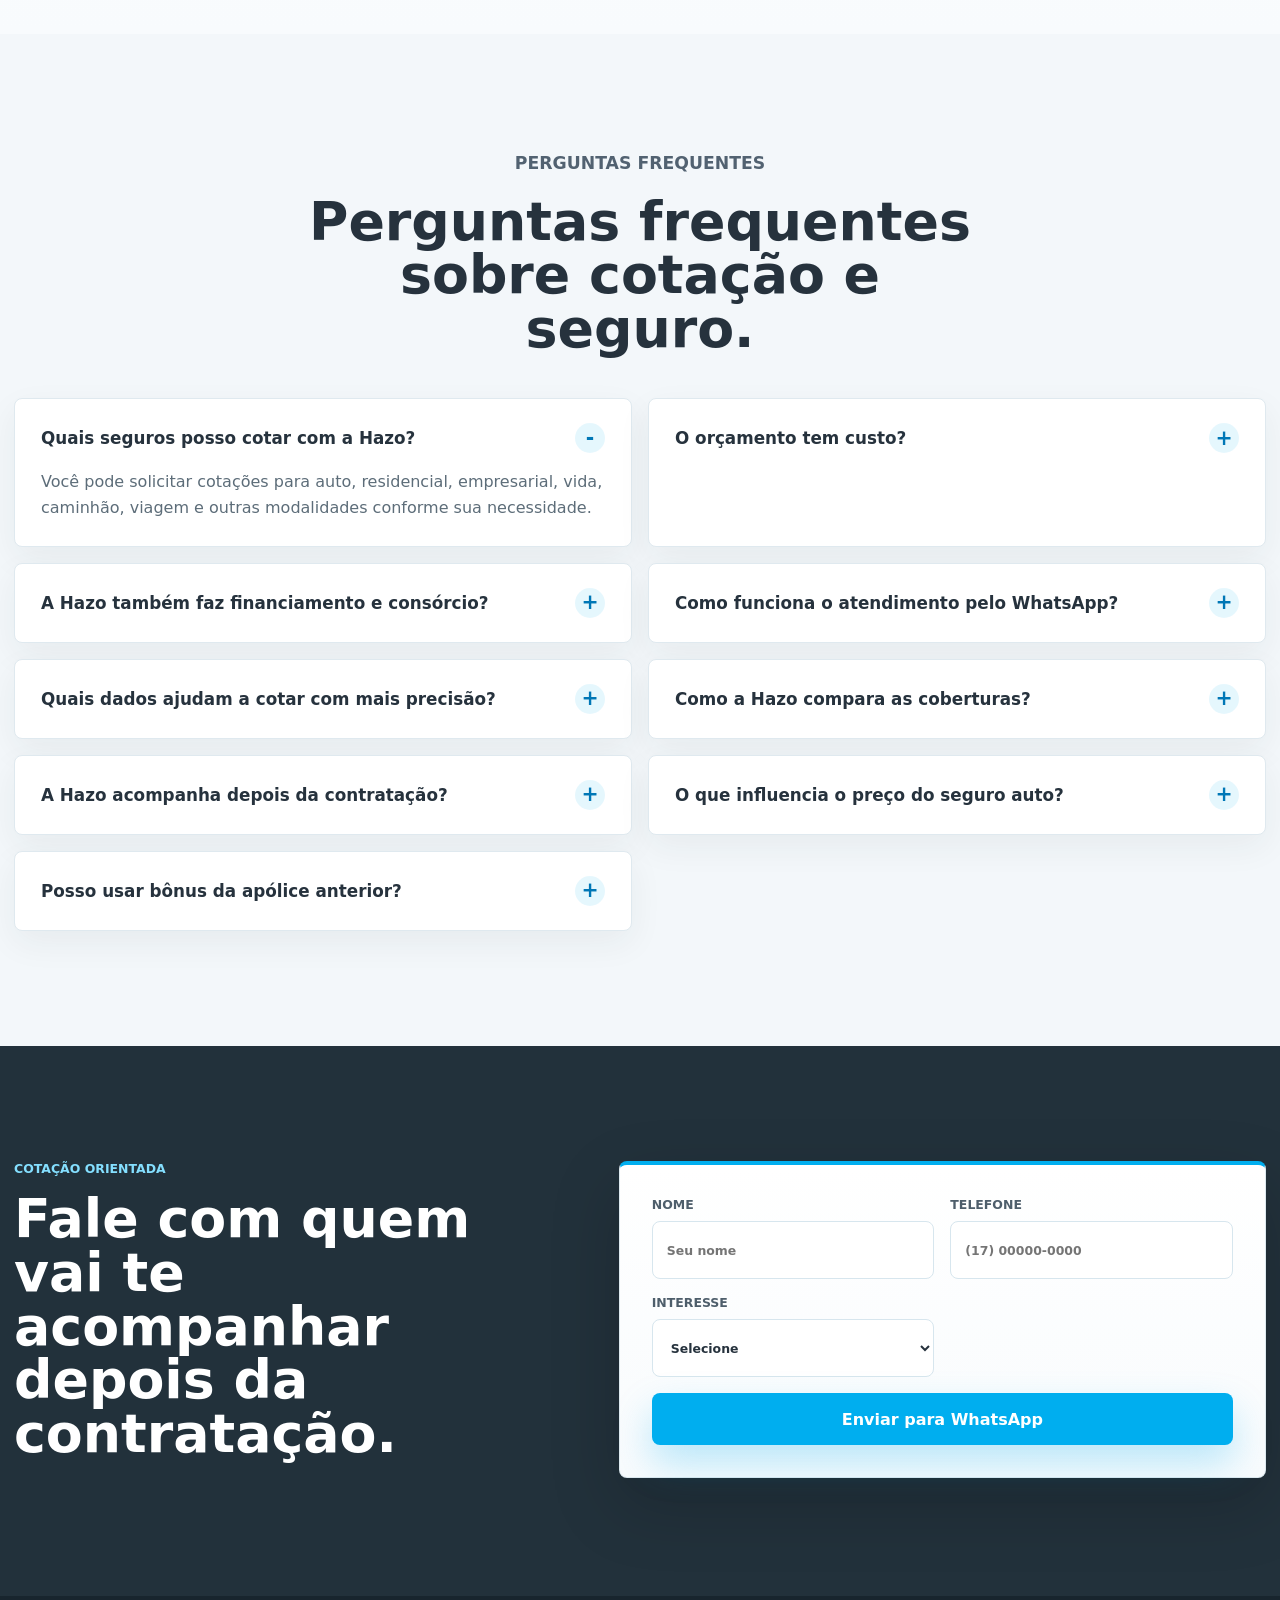
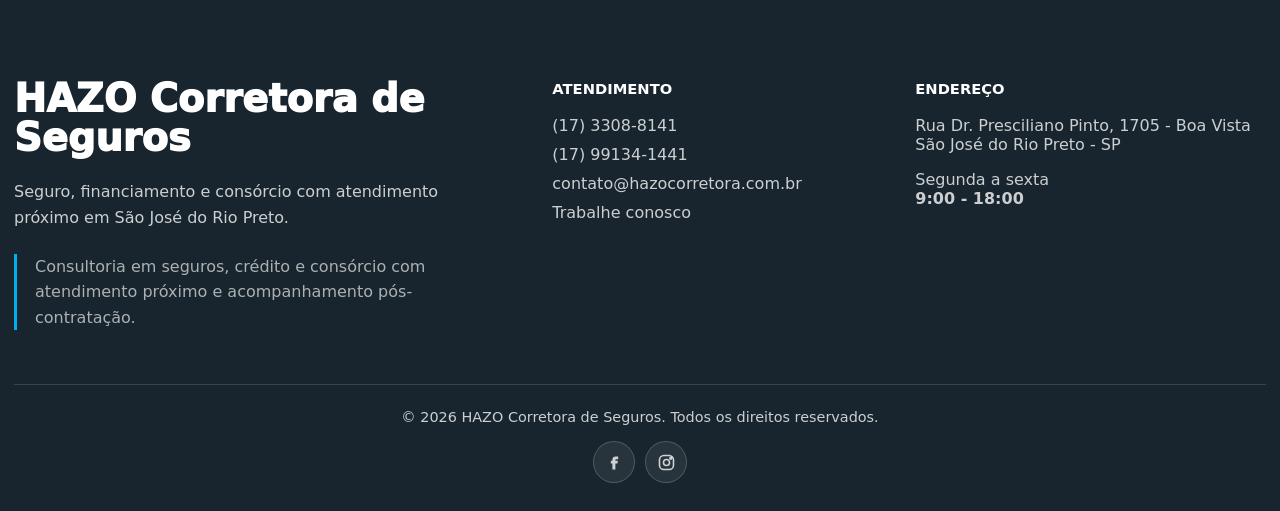
==== commit 6a9f52a2: "Refine Hazo feature section" ====
--- a/index.html
+++ b/index.html
@@ -179,18 +179,18 @@
         </div>
       </section>
 
-      <section class="image-feature">
+      <section class="image-feature" aria-labelledby="why-hazo">
+        <img class="feature-background" src="assets/about-team-v2.png" alt="Equipe de consultores analisando uma proposta de seguros">
         <div class="container feature-grid">
-          <div class="feature-copy">
+          <div class="feature-copy feature-panel">
             <p class="eyebrow">Por que escolher a Hazo?</p>
-            <h2>Você entende o que está contratando.</h2>
+            <h2 id="why-hazo">Você entende o que está contratando.</h2>
             <p>
               A equipe explica coberturas, limites e exclusões de uma forma direta. A ideia
               é comparar preço, mas decidir pela proteção que realmente resolve.
             </p>
             <a class="text-link" href="quem-somos.html">Conheça a corretora</a>
           </div>
-          <img src="assets/about-team-v2.png" alt="Equipe de consultores analisando uma proposta de seguros">
         </div>
       </section>
 
--- a/styles.css
+++ b/styles.css
@@ -792,24 +792,69 @@
 }
 
 .image-feature {
-  padding: clamp(72px, 9vw, 120px) 0;
-  background: var(--soft);
+  position: relative;
+  display: grid;
+  align-items: center;
+  min-height: clamp(560px, 58vw, 760px);
+  overflow: hidden;
+  padding: clamp(76px, 9vw, 126px) 0;
+  background: #18252e;
+}
+
+.image-feature::before {
+  content: "";
+  position: absolute;
+  inset: 0;
+  z-index: 1;
+  background:
+    linear-gradient(90deg, rgba(10, 24, 34, 0.28) 0%, rgba(10, 24, 34, 0.1) 42%, rgba(10, 24, 34, 0.42) 100%),
+    linear-gradient(180deg, rgba(255, 255, 255, 0.05), rgba(7, 20, 29, 0.18));
+}
+
+.feature-background {
+  position: absolute;
+  inset: 0;
+  width: 100%;
+  height: 100%;
+  object-fit: cover;
+  object-position: center;
+  filter: saturate(1.06) contrast(1.02);
 }
 
 .feature-grid {
-  display: grid;
-  grid-template-columns: minmax(0, 0.72fr) minmax(360px, 1fr);
+  position: relative;
+  z-index: 2;
+  display: grid;
+  grid-template-columns: minmax(0, 1fr) minmax(430px, 0.78fr);
   gap: clamp(28px, 6vw, 84px);
   align-items: center;
 }
 
-.feature-grid img,
 .page-hero-grid img {
   width: 100%;
   aspect-ratio: 16 / 10;
   object-fit: cover;
   border-radius: 8px;
   box-shadow: var(--shadow);
+}
+
+.feature-panel {
+  grid-column: 2;
+  max-width: 640px;
+  padding: clamp(28px, 4vw, 54px);
+  border: 1px solid rgba(255, 255, 255, 0.42);
+  border-radius: 8px;
+  background: rgba(255, 255, 255, 0.58);
+  box-shadow: 0 26px 74px rgba(10, 24, 34, 0.18);
+  backdrop-filter: blur(8px) saturate(1.1);
+}
+
+.feature-panel h2 {
+  font-size: clamp(2.25rem, 4.4vw, 4.3rem);
+}
+
+.feature-panel p:not(.eyebrow) {
+  color: #2d3a45;
 }
 
 .feedback-section {
@@ -2001,6 +2046,15 @@
     grid-template-columns: 1fr;
   }
 
+  .feature-grid {
+    justify-items: end;
+  }
+
+  .feature-panel {
+    grid-column: auto;
+    max-width: 660px;
+  }
+
   .solution-grid,
   .values-grid,
   .cards-4,
@@ -2059,8 +2113,7 @@
     padding: 78px 0;
   }
 
-  .page-hero-grid img,
-  .feature-grid img {
+  .page-hero-grid img {
     max-height: 430px;
   }
 
@@ -2095,6 +2148,31 @@
     min-height: auto;
     padding: 308px 0 52px;
     background: #ffffff;
+  }
+
+  .image-feature {
+    min-height: auto;
+    padding: 72px 0;
+  }
+
+  .image-feature::before {
+    background:
+      linear-gradient(180deg, rgba(10, 24, 34, 0.2), rgba(10, 24, 34, 0.52)),
+      linear-gradient(90deg, rgba(255, 255, 255, 0.1), transparent);
+  }
+
+  .feature-background {
+    object-position: center;
+  }
+
+  .feature-grid {
+    justify-items: stretch;
+  }
+
+  .feature-panel {
+    width: 100%;
+    padding: 26px 22px;
+    background: rgba(255, 255, 255, 0.72);
   }
 
   .hero-bg {
@@ -2111,12 +2189,13 @@
   }
 
   h1 {
-    font-size: clamp(2.45rem, 10vw, 2.85rem);
+    font-size: clamp(2.3rem, 9.2vw, 2.7rem);
     line-height: 1.06;
   }
 
   h2 {
-    font-size: clamp(2rem, 8.5vw, 2.35rem);
+    font-size: clamp(1.76rem, 7.2vw, 2.08rem);
+    line-height: 1.1;
   }
 
   .page-hero h1 {
@@ -2209,6 +2288,22 @@
     overflow-wrap: anywhere;
   }
 
+  .section-heading h2,
+  .feature-copy h2,
+  .dark-band h2 {
+    max-width: 18ch;
+  }
+
+  .centered-heading h2 {
+    margin-right: auto;
+    margin-left: auto;
+    max-width: 20ch;
+  }
+
+  .feedback-section .section-heading h2 {
+    max-width: 16ch;
+  }
+
   .solution-badge {
     width: 118px;
     height: 118px;
